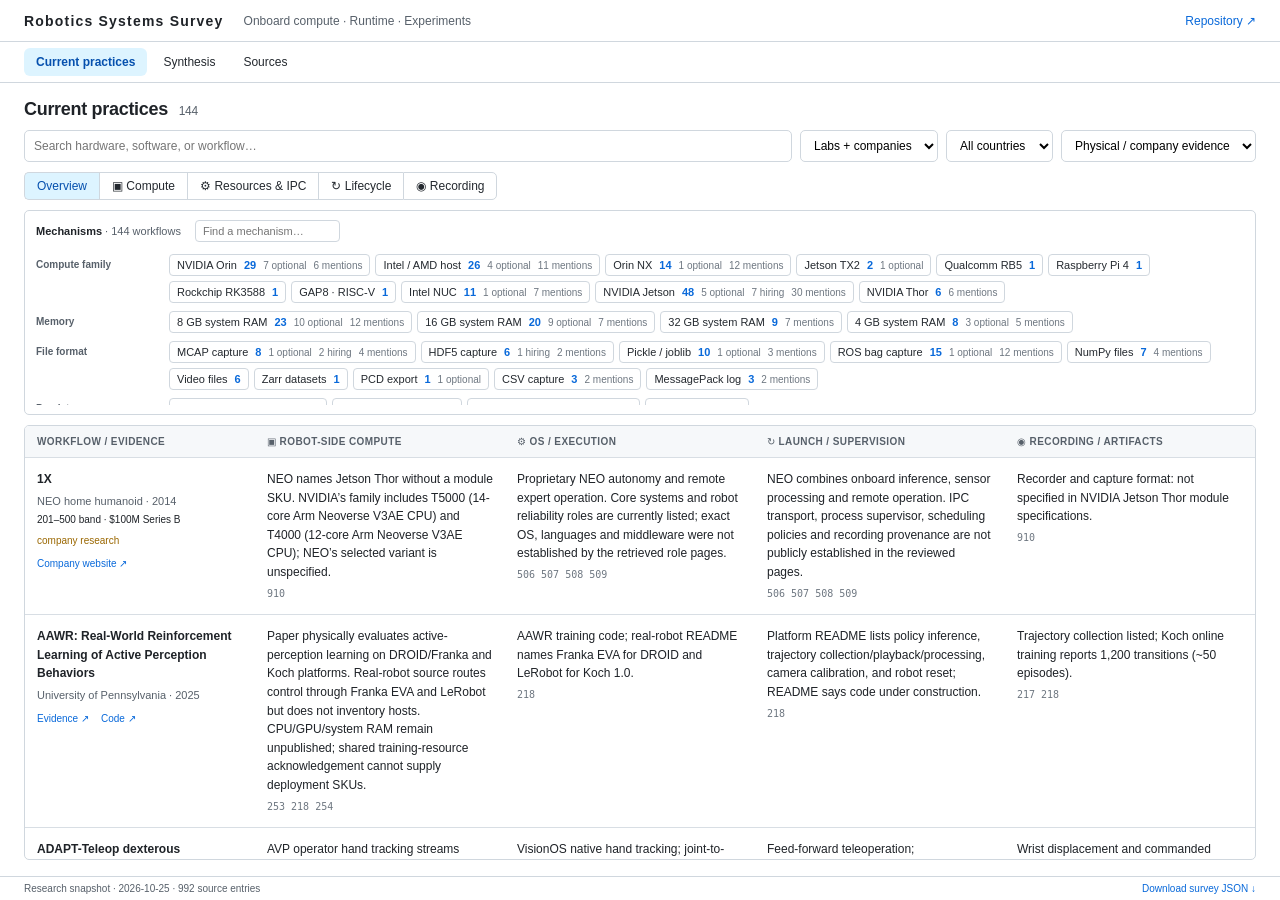
==== labs.html @ 38c775ce "Float mobile mechanisms in a full-height collapsible panel" ====
<!doctype html>
<html lang="en"><head><meta charset="utf-8"><meta name="viewport" content="width=device-width,initial-scale=1"><meta name="description" content="A source-linked survey of onboard compute, resource management, process lifecycles, and recording practices in robotics and autonomous systems."><title>Robotics Systems Survey</title><link rel="stylesheet" href="./labs.css?v=d6419ea4566e"><script defer src="./labs.js?v=ee2ca8ce3130"></script></head>
<body><header><a class="brand" href="./">Robotics Systems Survey</a><span class="desk">Onboard compute · Runtime · Experiments</span><a href="https://github.com/Cutuy/robotics-systems-survey">Repository ↗</a></header><nav id="nav" aria-label="Research views"></nav><main id="main" aria-live="polite"><p>Loading research…</p></main><footer><span id="status">Research evidence and systems practices</span><a href="./lab-research.json" download>Download survey JSON ↓</a></footer></body></html>
---- labs.css ----
:root{font-family:Inter,-apple-system,BlinkMacSystemFont,"Segoe UI",sans-serif;color:#1f2328;background:#fff;font-synthesis:none;font-size:14px}*{box-sizing:border-box}body{margin:0;height:100dvh;display:flex;flex-direction:column}a{color:#0969da;text-decoration:none}a:hover{text-decoration:underline}button,input{font:inherit}button{cursor:pointer}header{height:51px;flex-shrink:0;display:flex;align-items:center;gap:26px;padding:0 32px;border-bottom:1px solid #d0d7de}header>a:last-child{margin-left:auto;font-size:12px}.brand{font-weight:800;color:#1f2328;letter-spacing:1.2px}.brand span{color:#0969da;margin:0 7px}.desk,.eyebrow,.stamp,.label{font-size:10px;letter-spacing:1.4px;font-weight:700;color:#57606a}.mast{padding:23px 32px 20px;display:flex;align-items:center;justify-content:space-between;gap:20px}.eyebrow{color:#0969da;margin:0 0 7px}h1{font-size:33px;letter-spacing:-1.2px;margin:0 0 6px;font-weight:650}.intro{margin:0;color:#57606a}.stamp{display:grid;gap:6px;text-align:right}.stamp strong{font-size:14px;color:#1f2328;letter-spacing:.5px}.stamp span{font-size:11px;letter-spacing:0;font-weight:400}nav{padding:0 32px 12px;display:flex;gap:7px;border-bottom:1px solid #d0d7de}nav a,.button{display:inline-block;padding:7px 13px;border:1px solid #d0d7de;border-radius:6px;background:#f6f8fa;color:#24292f;font-size:12px;font-weight:600}nav a.active{background:#0969da;border-color:#0969da;color:white}nav a:hover{text-decoration:none;border-color:#0969da}main{flex:1;min-height:0;overflow:auto;padding:22px 32px}footer{padding:9px 32px;border-top:1px solid #d0d7de;display:flex;justify-content:space-between;font-size:11px;color:#57606a;flex-shrink:0}h2{font-size:22px;letter-spacing:-.5px;margin:0 0 10px}h3{font-size:15px;margin:0 0 9px}p{line-height:1.55}.lead{font-size:16px;max-width:1050px;margin:0 0 18px}.grid{display:grid;grid-template-columns:repeat(3,minmax(0,1fr));gap:14px}.card{border:1px solid #d0d7de;border-radius:8px;padding:18px;background:#fff}.card p{font-size:13px;margin:8px 0}.num{font:600 11px ui-monospace,monospace;color:#0969da;display:block;margin-bottom:10px}.label{letter-spacing:.7px;margin:12px 0 4px}.muted{color:#57606a}.small{font-size:12px}table{width:100%;border-collapse:collapse;font-size:12px}th{text-align:left;background:#f6f8fa;font-size:10px;text-transform:uppercase;letter-spacing:.8px;color:#57606a;font-weight:650}td,th{padding:12px 13px;border-bottom:1px solid #d8dee4;vertical-align:top}td p{margin:4px 0 0;font-size:11px;color:#57606a}td strong{font-size:13px}.table-wrap{border:1px solid #d0d7de;border-radius:8px;overflow:hidden}.tag{display:inline-block;padding:3px 7px;border:1px solid #d0d7de;background:#f6f8fa;color:#57606a;border-radius:4px;font-size:10px;margin:2px 3px 2px 0;white-space:nowrap}.green{background:#dafbe1;border-color:#aceebb;color:#116329}.amber{background:#fff8c5;border-color:#eac54f;color:#7d4e00}.blue{background:#ddf4ff;border-color:#b6e3ff;color:#0550ae}.refs{display:inline-flex;gap:4px;margin-left:5px;vertical-align:baseline}.refs a{font:10px ui-monospace,monospace;border:1px solid #d0d7de;border-radius:3px;padding:1px 4px;background:#fff}.section-head{display:flex;justify-content:space-between;align-items:center;margin-bottom:12px;gap:15px}.section-head p{margin:0}.thesis{display:grid;grid-template-columns:1.5fr 1fr;gap:16px;margin-bottom:20px}.thesis .card{background:#f6f8fa}.thesis ul{margin:0;padding-left:17px;font-size:13px;line-height:1.6}.thesis li+li{margin-top:7px}.layout{display:grid;grid-template-columns:190px minmax(0,1fr);gap:24px;align-items:start}.projects{display:grid;gap:6px;position:sticky;top:0}.projects a{display:block;border:1px solid transparent;border-radius:6px;padding:10px;color:#24292f}.projects a.active{border-color:#b6e3ff;background:#ddf4ff}.projects small{display:block;font-size:10px;color:#57606a;margin-top:4px}.project-top{display:flex;justify-content:space-between;gap:20px;align-items:flex-start}.project-top p{margin:3px 0 10px}.project-top h2{font-size:27px;margin:0}.contact{text-align:right;min-width:180px}.contact small{display:block;font-size:10px;color:#57606a;margin:4px 0}.hardware{display:flex;gap:22px;flex-wrap:wrap;padding:13px 0 14px;margin-bottom:10px;border-bottom:1px solid #d0d7de}.hardware strong{display:block;font-size:13px;margin-top:5px}.fact-table td:first-child{width:150px;font-weight:600;color:#57606a}.fact-table td{padding:9px 10px;line-height:1.5}.two{display:grid;grid-template-columns:1fr 1fr;gap:14px;margin-top:16px}.proof{border-left:3px solid #0969da;background:#f6f8fa;padding:12px 15px;margin:16px 0;font-size:13px;line-height:1.6}.proof p{margin:5px 0 0}.line{display:flex;gap:10px;align-items:center;margin:13px 0}.line span{padding:6px 10px;border:1px solid #d0d7de;border-radius:5px;font-size:11px}.line i{color:#8c959f;font-style:normal}.method{font-size:12px;color:#57606a;border-top:1px solid #d0d7de;margin-top:20px;padding-top:14px;display:grid;grid-template-columns:1fr 1fr;gap:15px}.method p{margin:4px 0}.sources{font-size:12px}.sources li{padding:7px 0}.focus{background:#ddf4ff;border-color:#b6e3ff}.empty{padding:30px}.outreach-table td{line-height:1.5}.outreach-table td:nth-child(2){max-width:420px}a:focus-visible,button:focus-visible{outline:3px solid #54aeff;outline-offset:3px}@media(min-width:1500px){main{padding-left:max(32px,calc((100vw - 1500px)/2));padding-right:max(32px,calc((100vw - 1500px)/2))}}@media(max-width:950px){.grid{grid-template-columns:1fr 1fr}.thesis,.two{grid-template-columns:1fr}.layout{grid-template-columns:150px 1fr}.project-top{display:block}.contact{text-align:left}.mast{padding:18px}.stamp{display:none}main{padding:18px}.table-wrap{overflow:auto}header,nav,footer{padding-left:18px;padding-right:18px}.desk{display:none}}@media(max-width:650px){.grid{grid-template-columns:1fr}.layout{display:block}.projects{position:static;grid-template-columns:1fr 1fr;margin-bottom:20px}.method{grid-template-columns:1fr}h1{font-size:27px}.intro{font-size:12px}nav{overflow:auto}nav a{white-space:nowrap}.line{flex-wrap:wrap}footer span{display:none}header{gap:10px}.hardware{gap:12px}.fact-table td:first-child{width:100px}}
.systems-controls{display:flex;gap:16px;justify-content:space-between;align-items:center;margin:15px 0}.dimension-tabs{display:flex;gap:6px;flex-wrap:wrap}.dimension-tabs .selected{background:#ddf4ff;border-color:#54aeff;color:#0550ae}.systems-controls select{padding:7px;border:1px solid #d0d7de;border-radius:5px;background:white;margin-left:6px}.evidence-key{font-size:11px;color:#57606a;display:flex;gap:6px;align-items:center;flex-wrap:wrap;margin:10px 0 15px}.systems-table{overflow:auto}.systems-table table{min-width:1130px;table-layout:fixed}.systems-table th:first-child{width:125px}.systems-table td{line-height:1.6;padding:12px 10px}.systems-table td .tag{margin-bottom:6px}.system-detail{display:grid;grid-template-columns:repeat(3,minmax(0,1fr));gap:14px}.system-detail p.label{margin-top:0}.system-entry{margin-top:0;margin-bottom:17px}nav{flex-shrink:0}nav a{white-space:nowrap}@media(max-width:1100px){nav{overflow-x:auto}.systems-controls{align-items:flex-start;flex-direction:column}.system-detail{grid-template-columns:1fr 1fr}}@media(max-width:650px){.system-detail{grid-template-columns:1fr}}

.synthesis{border:1px solid #d0d7de;border-top:3px solid #0969da;border-radius:6px;background:#fff;padding:15px 18px;margin:0 0 18px}.synthesis h3{font-size:18px;margin:5px 0 13px}.synthesis .eyebrow{margin:0}.synthesis-grid{display:grid;grid-template-columns:1fr 1fr 1fr;gap:22px}.synthesis-grid strong{font-size:12px;color:#0969da}.synthesis-grid p{font-size:12px;line-height:1.55;margin:6px 0}.synthesis-boundary{font-size:11px;color:#57606a;margin:10px 0 0}@media(max-width:800px){.synthesis-grid{grid-template-columns:1fr;gap:9px}}

.census-banner{display:flex;gap:18px;flex-wrap:wrap;align-items:center;border:1px solid #d0d7de;background:#f6f8fa;padding:12px 15px;border-radius:6px;margin-bottom:16px;font-size:12px}.census-banner a{margin-left:auto}.census-filters{display:flex;gap:9px;flex-wrap:wrap;margin:15px 0}.census-filters input,.census-filters select{background:white;border:1px solid #d0d7de;border-radius:5px;padding:9px;font:inherit;font-size:12px}.census-filters input{flex:1;min-width:220px}.census-table{font-size:12px}.census-table td{vertical-align:top}.census-table td:first-child{min-width:180px}.census-table td:last-child{max-width:290px;overflow-wrap:anywhere}.census-pages{display:flex;gap:20px;align-items:center;justify-content:center;margin:18px 0}

.survey-purpose{display:flex;gap:12px;flex-wrap:wrap;padding:12px 0;color:#57606a;font-size:12px}.survey-purpose span{padding:6px 9px;background:#f6f8fa;border:1px solid #d0d7de;border-radius:5px}.survey-table{overflow:auto}.survey-table table{table-layout:fixed;min-width:1050px}.survey-table th:first-child{width:180px}.survey-table td{line-height:1.55}.survey-fact .tag{white-space:normal;margin-bottom:7px}.survey-fact .refs{margin:7px 0 0}.dimension-tabs .selected{background:#ddf4ff;border-color:#54aeff}

.workflow-evidence{display:flex;gap:10px;flex-wrap:wrap;margin-top:9px;font-size:11px}.workflow-boundary{border-top:1px solid #d0d7de;padding:12px 0;margin-top:12px}.workflow-boundary .survey-fact{margin-top:8px}.survey-purpose a{margin-left:auto}.practice-summary{display:flex;gap:12px;align-items:baseline;border-left:3px solid #0969da;padding:10px 14px;margin:12px 0;background:#f6f8fa;font-size:12px}.practice-summary strong{min-width:180px}.practice-summary span{color:#57606a}@media(max-width:700px){.practice-summary{flex-direction:column;gap:6px}.survey-purpose a{margin-left:0}}
/* Compact research workspace: one navigation bar and a table-first survey. */
header{height:42px;padding:0 24px;gap:20px}.desk{font-size:12px;font-weight:400;letter-spacing:0}nav{padding:6px 24px;align-items:center;gap:4px;background:#fff}nav a{border-color:transparent;background:transparent;padding:6px 11px;font-weight:500}nav a.active{background:#ddf4ff;border-color:transparent;color:#0550ae}main{padding:16px 24px}footer{padding:6px 24px;font-size:10px}.survey-heading{display:flex;align-items:center;gap:16px;margin:0 0 10px}.survey-heading h2{font-size:18px;margin:0;letter-spacing:-.3px}.survey-heading h2 span{font-size:12px;font-weight:400;color:#57606a;margin-left:6px}.survey-heading>a{font-size:12px}.census-filters{margin:0 0 10px;gap:8px}.census-filters input,.census-filters select{padding:7px 9px;font-size:12px}.census-filters input{min-width:180px}.dimension-tabs{margin:0 0 10px;gap:0}.dimension-tabs .button{border-radius:0;background:#fff;border-color:#d0d7de;border-right:0;padding:6px 12px;font-weight:500}.dimension-tabs .button:first-child{border-radius:5px 0 0 5px}.dimension-tabs .button:last-child{border-radius:0 5px 5px 0;border-right:1px solid #d0d7de}.dimension-tabs .selected{background:#ddf4ff;color:#0550ae;border-color:#d0d7de}.survey-table{border-radius:5px}.survey-table table{min-width:880px}.survey-table th:first-child{width:230px}.survey-table th{position:sticky;top:0;z-index:1;padding:10px 12px;font-size:10px;letter-spacing:.4px}.survey-table td{padding:12px;line-height:1.55}.survey-table td strong{font-size:12px;font-weight:600}.survey-table td:first-child strong a{color:#1f2328}.survey-table tr:hover td{background:#fafbfc}.survey-table .refs{display:inline-flex;gap:6px;margin:6px 0 0;flex-wrap:wrap}.survey-table .refs a{border:0;padding:0;background:none;font-size:10px;color:#6e7781}.survey-table .refs a:hover{color:#0969da}.workflow-evidence{gap:12px;margin-top:7px;font-size:10px}.workflow-type{display:block;color:#9a6700;margin-top:5px;font-size:10px}.census-pages{margin:10px 0 0;gap:14px;font-size:11px}.census-pages .button{font-size:11px;padding:4px 9px;background:#fff}.practice-fact{font-size:12px}.workflow-boundary{font-size:12px}.workflow-boundary>strong{display:block;margin:8px 0}.workflow-boundary .tag{display:none}body[data-view="practices"] main{display:flex;flex-direction:column;overflow:hidden}body[data-view="practices"] .survey-table{flex:1;min-height:160px}body[data-view="practices"] .census-filters,body[data-view="practices"] .dimension-tabs,body[data-view="practices"] .survey-heading,body[data-view="practices"] .census-pages{flex-shrink:0}body[data-view="practices"] .workflow-boundary{max-height:25vh;overflow:auto;flex-shrink:0}@media(max-width:750px){header,nav,footer{padding-left:12px;padding-right:12px}main{padding:12px}.census-filters input{flex-basis:100%}.census-filters select{max-width:43%}.dimension-tabs{flex-wrap:nowrap;overflow:auto;flex-shrink:0}.dimension-tabs .button{white-space:nowrap;padding:6px 9px}nav a{font-size:11px;padding:6px}.survey-table th:first-child{width:190px}}
.label-summary{border:1px solid #d0d7de;border-radius:5px;padding:9px 11px;margin-bottom:10px;flex-shrink:0;background:#fff}.label-summary-head{display:flex;align-items:center;gap:14px;font-size:11px;flex-wrap:wrap}.label-summary-head strong span{font-weight:400;color:#57606a}.label-summary-head input[type=text],#label-search{font-size:11px;padding:4px 7px;border:1px solid #d0d7de;border-radius:4px;width:145px}.label-summary-head label{margin-left:auto;color:#57606a;display:flex;align-items:center;gap:4px}.label-counts{display:flex;gap:6px;flex-wrap:wrap;margin-top:8px;max-height:110px;overflow:auto}.label-chip{display:inline-flex;align-items:center;gap:7px;border:1px solid #d0d7de;border-radius:4px;padding:4px 7px;color:#24292f;font-size:11px}.label-chip b{color:#0969da}.label-chip small{color:#6e7781;font-size:10px}.label-chip.chosen{background:#ddf4ff;border-color:#54aeff}.label-chip[hidden]{display:none}.label-rule{display:block;font-size:10px;color:#57606a;margin-top:6px}@media(max-width:650px){.label-summary-head label{margin-left:0}.label-counts{max-height:80px}}
.research-metrics{margin:0 0 18px}.research-metrics>p{font-size:11px;color:#57606a;margin:0 0 8px}.research-metrics>div{display:flex;gap:20px;flex-wrap:wrap}.research-metrics a{display:flex;gap:8px;align-items:baseline;color:#24292f;font-size:12px}.research-metrics strong{font-size:20px;color:#0969da}.label-match{display:block;margin-top:7px;font-size:10px;color:#57606a}

#nav{flex-wrap:nowrap;overflow-x:auto;gap:4px}#nav a{flex-shrink:0}#nav a[aria-current="page"]{font-weight:600}

/* Keep mechanism facets grouped and the evidence table in view. */
.label-counts{display:block;max-height:155px}.label-group{display:grid;grid-template-columns:125px minmax(0,1fr);gap:8px;padding:4px 0}.label-group>strong{font-size:10px;color:#57606a;padding-top:5px}.label-group>div{display:flex;flex-wrap:wrap;gap:5px}.label-group[hidden]{display:none}@media(max-width:650px){.label-counts{max-height:115px}.label-group{grid-template-columns:1fr;gap:3px}}

.synthesis-table{overflow:auto}.synthesis-table table{min-width:900px}.synthesis-table th:first-child{width:18%}.synthesis-table th:nth-child(2){width:42%}.synthesis-evidence+.synthesis-evidence{margin-top:12px}.synthesis-evidence p{font-size:12px;color:#24292f}.synthesis-evidence>a{font-weight:600}.synthesis-table td{line-height:1.55}body[data-view=synthesis] ol,body[data-view=synthesis] ul{padding-left:20px;line-height:1.8}

.insight-population{display:flex;gap:5px}.insight-population .selected{background:#ddf4ff;border-color:#54aeff;color:#0550ae}.insight-context{display:flex;gap:22px;align-items:center;color:#57606a;font-size:12px;margin-bottom:18px}.insight-context strong{color:#24292f}.insight-cards{display:grid;grid-template-columns:repeat(3,1fr);gap:14px;margin-bottom:20px}.insight-cards article{padding:16px;border:1px solid #d0d7de;border-radius:8px;border-top:3px solid #0969da}.insight-glyph{float:right;color:#0969da;font-size:23px}.insight-cards h3{font-size:19px;margin:0 0 8px}.insight-cards p{font-size:12px;min-height:38px;margin:0 0 10px}.insight-cards strong{font-size:12px;font-weight:500;color:#0550ae;line-height:1.5}.insight-legend{display:flex;gap:16px;font-size:10px;color:#57606a;flex-wrap:wrap;margin:0 0 10px}.insight-legend span{display:flex;gap:5px;align-items:center}.insight-legend i{width:9px;height:9px;border-radius:2px}.basis-documented{background:#0969da}.basis-mention{background:#b6d8fa}.basis-hiring{background:#8250df}.basis-option{background:#eac54f}.insight-charts{display:grid;grid-template-columns:repeat(3,1fr);gap:14px}.insight-chart{padding:16px;border:1px solid #d0d7de;border-radius:8px}.insight-chart>p{font-size:11px;color:#57606a;margin:0 0 14px}.evidence-bar{display:grid;grid-template-columns:105px 1fr 24px;align-items:center;gap:8px;padding:5px 0;color:#24292f;font-size:11px}.evidence-bar:hover{background:#f6f8fa;text-decoration:none}.bar-track{height:13px;display:flex;background:#f6f8fa;border-radius:2px;overflow:hidden}.bar-track i{height:100%;display:block}.evidence-bar b{text-align:right;font-variant-numeric:tabular-nums}.insight-case-head{margin-top:22px}.insight-case-head h3{margin-bottom:4px}.insight-cases{overflow:auto}.insight-cases table{min-width:850px}.insight-cases td{font-size:12px;line-height:1.5;padding:10px 12px}.insight-cases .refs{display:flex;margin:4px 0 0;gap:3px;flex-wrap:wrap}.insight-cases .refs a{border:0;background:none;font-size:9px;padding:0 2px}.insight-decision{display:flex;align-items:center;gap:15px;margin-top:16px;padding:12px 0;border-top:1px solid #d0d7de;font-size:12px}.insight-decision span{flex:1;color:#57606a}@media(max-width:950px){.insight-charts,.insight-cards{grid-template-columns:1fr}.insight-context,.insight-decision{flex-wrap:wrap}.insight-population{flex-wrap:wrap}.insight-cards p{min-height:0}}

svg.bar-track{width:100%;display:block}rect.basis-documented{fill:#0969da}rect.basis-mention{fill:#b6d8fa}rect.basis-hiring{fill:#8250df}rect.basis-option{fill:#eac54f}

.insight-cases table{min-width:1180px;table-layout:fixed}.insight-cases th:first-child{width:125px}.insight-cases tbody th{background:#fff;text-transform:none;letter-spacing:0;font-size:12px;padding:10px 12px}.insight-cases td{font-size:11px;overflow-wrap:anywhere}.lifecycle-evidence{color:#24292f}.lifecycle-evidence:hover{color:#0969da}.insight-cases th{font-size:9px;letter-spacing:.3px}

/* Compact mobile controls; the table keeps the remaining viewport height. */
#survey-controls{flex-shrink:0;min-height:0}
.mobile-controls-bar{display:none}
@media(max-width:750px){
 body[data-view="practices"] main{padding:8px;overflow:hidden}
 header{height:36px;padding:0 10px;gap:8px}.brand{font-size:12px;letter-spacing:.2px}header>a:last-child{font-size:11px}
 nav{padding:4px 8px}footer{padding:4px 8px}
 .mobile-controls-bar{display:flex;flex-shrink:0;align-items:center;justify-content:space-between;gap:8px;min-height:32px;margin-bottom:5px;font-size:11px;color:#57606a}
 .mobile-controls-bar button{border:1px solid #d0d7de;border-radius:5px;background:#fff;color:#0969da;padding:7px 9px;font-size:11px;min-height:32px}
 #survey-controls{max-height:min(48dvh, calc(100dvh - 250px));overflow:auto;overscroll-behavior:contain}
 .survey-heading{display:none}
 .census-filters{display:flex;flex-wrap:nowrap;gap:4px;width:100%;margin-bottom:8px}
 .census-filters input[name="q"]{flex:1 1 34%;width:34%;min-width:0;font-size:16px;padding:7px 6px}
 .census-filters select{flex:1 1 22%;width:22%;min-width:0;max-width:none;font-size:12px;padding:7px 2px;min-height:36px;text-overflow:ellipsis}
 .dimension-tabs{margin-bottom:8px}.dimension-tabs .button{font-size:11px;padding:7px 8px}
 .label-summary{padding:7px;margin-bottom:8px}.label-summary-head{gap:6px;flex-wrap:nowrap}.label-summary-head strong{white-space:nowrap}.label-summary-head strong span{display:none}
 #label-search{flex:1;min-width:0;width:90px;font-size:16px}.label-summary-head>a{white-space:nowrap;font-size:10px}
 .label-counts{max-height:90px}.label-chip{padding:5px 7px}
 body[data-view="practices"] .survey-table{min-height:0;overscroll-behavior:contain}
 body.controls-folded[data-view="practices"]>header,body.controls-folded[data-view="practices"]>#nav,body.controls-folded #survey-controls{display:none}
 body[data-view="practices"] .workflow-boundary{max-height:18dvh}
}

.mechanisms-close{display:none}
@media(max-width:750px){
 .mobile-controls-bar{gap:5px}.mobile-controls-bar>span{flex:1;min-width:0;font-size:10px}
 .mobile-controls-bar button{padding:7px 6px;white-space:nowrap}
 .mechanisms-toggle[aria-expanded="true"]{background:#ddf4ff;border-color:#54aeff}
 body[data-view="practices"] .label-summary{display:none}
 body[data-view="practices"] .label-summary.mechanisms-open{display:flex;flex-direction:column;position:fixed;z-index:20;top:8px;bottom:8px;right:8px;width:calc(100vw - 48px);height:calc(100dvh - 16px);margin:0;padding:12px;border-radius:12px;box-shadow:0 8px 40px #1f232830;overflow:hidden}
 .mechanisms-open .label-summary-head{display:flex;flex-wrap:wrap;flex-shrink:0;gap:8px;padding-bottom:10px;border-bottom:1px solid #d0d7de}
 .mechanisms-open .label-summary-head>strong{font-size:14px;flex:1;order:0}
 .mechanisms-open .mechanisms-close{display:block;order:1;border:0;background:#f6f8fa;border-radius:6px;font-size:24px;width:36px;height:36px;color:#57606a}
 .mechanisms-open #label-search{order:2;flex:1 0 100%;width:100%;padding:9px;font-size:16px}
 .mechanisms-open .label-summary-head>a{order:3}
 .mechanisms-open .label-counts{flex:1;min-height:0;max-height:none;overflow-y:auto;overscroll-behavior:contain;padding:6px 0}
 .mechanisms-open .label-group{padding:8px 0}.mechanisms-open .label-chip{padding:8px;flex-wrap:wrap}
 .mechanisms-open .label-rule{flex-shrink:0;padding-top:8px}
}
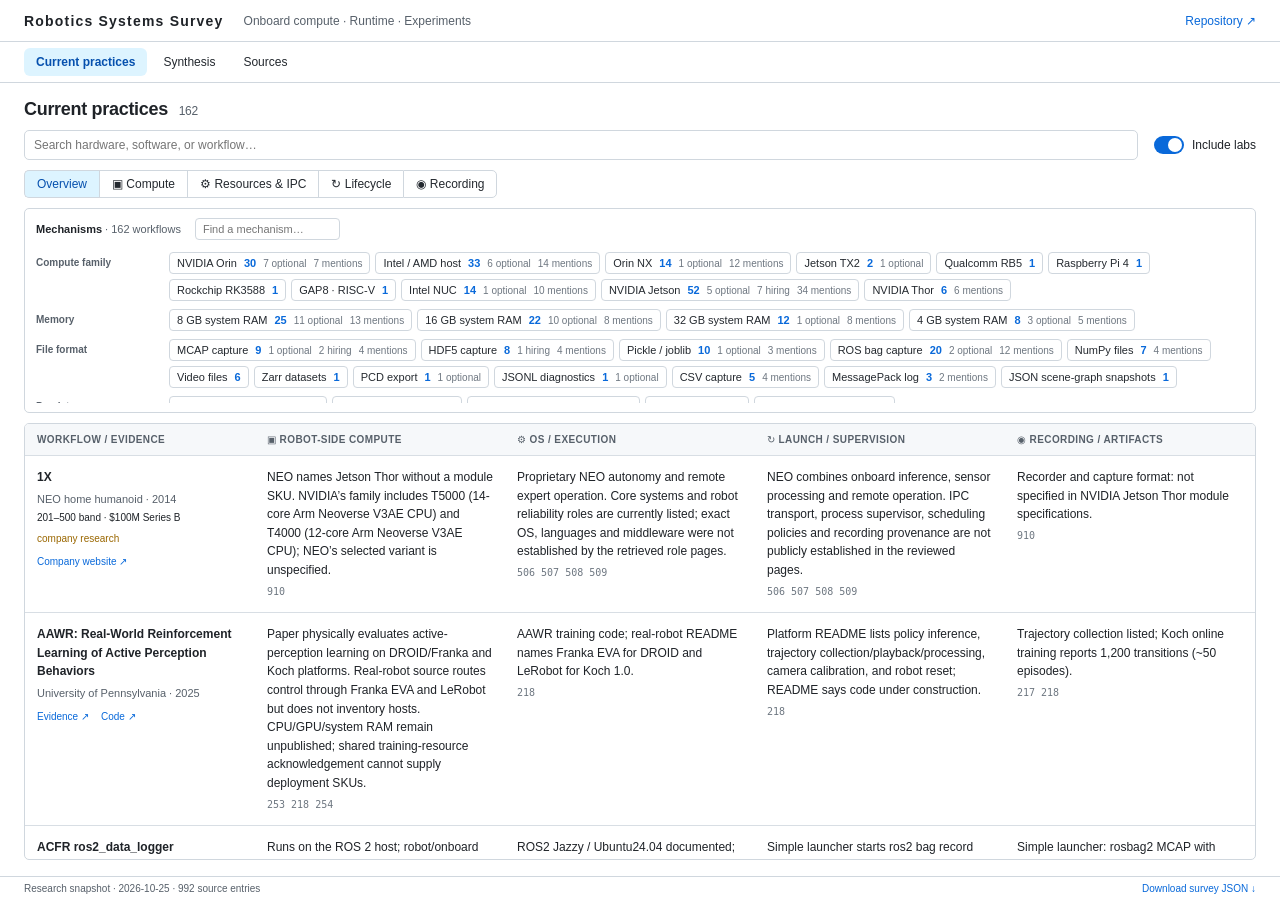
==== commit 405815df: "Simplify survey filters and refine mobile mechanisms control" ====
--- a/labs.html
+++ b/labs.html
@@ -1,3 +1,3 @@
 <!doctype html>
-<html lang="en"><head><meta charset="utf-8"><meta name="viewport" content="width=device-width,initial-scale=1"><meta name="description" content="A source-linked survey of onboard compute, resource management, process lifecycles, and recording practices in robotics and autonomous systems."><title>Robotics Systems Survey</title><link rel="stylesheet" href="./labs.css?v=d6419ea4566e"><script defer src="./labs.js?v=ee2ca8ce3130"></script></head>
+<html lang="en"><head><meta charset="utf-8"><meta name="viewport" content="width=device-width,initial-scale=1"><meta name="description" content="A source-linked survey of onboard compute, resource management, process lifecycles, and recording practices in robotics and autonomous systems."><title>Robotics Systems Survey</title><link rel="stylesheet" href="./labs.css?v=bb6869bacaaf"><script defer src="./labs.js?v=68d869086cdd"></script></head>
 <body><header><a class="brand" href="./">Robotics Systems Survey</a><span class="desk">Onboard compute · Runtime · Experiments</span><a href="https://github.com/Cutuy/robotics-systems-survey">Repository ↗</a></header><nav id="nav" aria-label="Research views"></nav><main id="main" aria-live="polite"><p>Loading research…</p></main><footer><span id="status">Research evidence and systems practices</span><a href="./lab-research.json" download>Download survey JSON ↓</a></footer></body></html>
--- a/labs.css
+++ b/labs.css
@@ -65,3 +65,19 @@
  .mechanisms-open .label-group{padding:8px 0}.mechanisms-open .label-chip{padding:8px;flex-wrap:wrap}
  .mechanisms-open .label-rule{flex-shrink:0;padding-top:8px}
 }
+
+/* One population switch and a quiet, icon-led mechanisms control. */
+.census-filters .labs-toggle{display:inline-flex;align-items:center;gap:8px;white-space:nowrap;position:relative;font-size:12px;cursor:pointer;padding:6px 0 6px 8px}
+.census-filters .labs-toggle input{position:absolute;inset:0;width:100%;height:100%;min-width:0;margin:0;padding:0;opacity:0;flex:none;cursor:pointer;z-index:1}
+.toggle-track{width:30px;height:18px;border-radius:12px;background:#8c959f;position:relative;flex-shrink:0}
+.toggle-track:after{content:'';position:absolute;width:14px;height:14px;top:2px;left:2px;border-radius:50%;background:white;transition:transform .15s}
+.labs-toggle input:checked+.toggle-track{background:#0969da}.labs-toggle input:checked+.toggle-track:after{transform:translateX(12px)}
+.labs-toggle input:focus-visible+.toggle-track{outline:2px solid #0969da;outline-offset:3px}
+@media(max-width:750px){
+ .census-filters input[name="q"]{width:auto;flex:1;min-width:0}.census-filters .labs-toggle{font-size:11px;gap:6px;padding-left:4px}
+ .mobile-controls-bar button.mechanisms-toggle{display:inline-flex;align-items:center;gap:7px;border:0;border-radius:20px;padding:8px 12px;background:#f0f6fc;color:#0550ae;font-weight:600;font-size:11px;box-shadow:inset 0 0 0 1px #0969da18}
+ .mechanisms-toggle svg{width:16px;height:16px;fill:none;stroke:currentColor;stroke-width:1.5}.mechanisms-toggle svg circle{fill:#f0f6fc}
+ .mechanisms-chevron{display:inline-block;transform:rotate(180deg);font-size:14px;line-height:12px}.mechanisms-toggle[aria-expanded="true"] .mechanisms-chevron{transform:none}
+ .mobile-controls-bar button.mechanisms-toggle:hover{background:#ddf4ff}
+}
+@media(prefers-reduced-motion:reduce){.toggle-track:after{transition:none}}
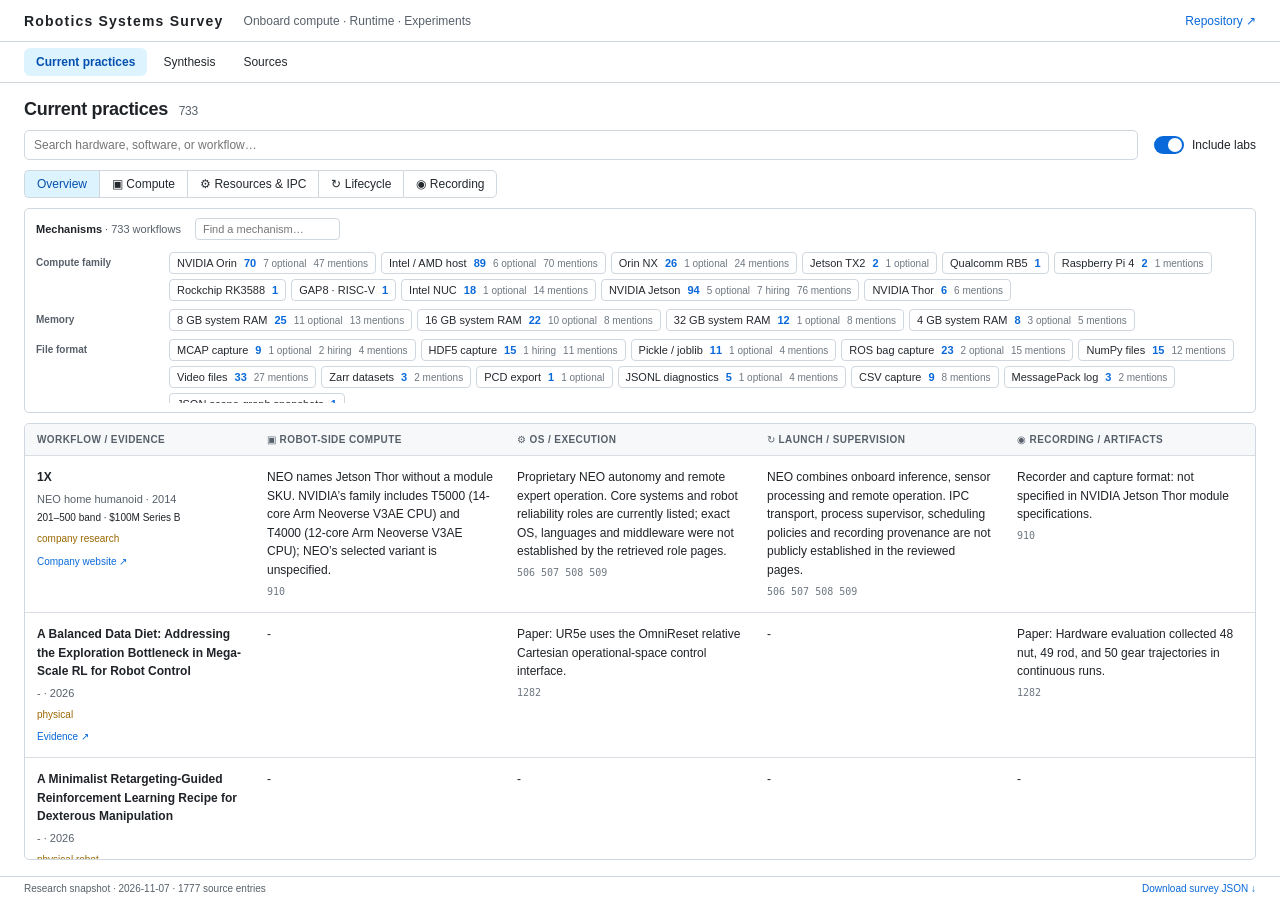
==== commit 060faf7a: "Add CoRL 2026 robot runtime and recording evidence" ====
--- a/labs.html
+++ b/labs.html
@@ -1,3 +1,3 @@
 <!doctype html>
-<html lang="en"><head><meta charset="utf-8"><meta name="viewport" content="width=device-width,initial-scale=1"><meta name="description" content="A source-linked survey of onboard compute, resource management, process lifecycles, and recording practices in robotics and autonomous systems."><title>Robotics Systems Survey</title><link rel="stylesheet" href="./labs.css?v=bb6869bacaaf"><script defer src="./labs.js?v=68d869086cdd"></script></head>
+<html lang="en"><head><meta charset="utf-8"><meta name="viewport" content="width=device-width,initial-scale=1"><meta name="description" content="A source-linked survey of onboard compute, resource management, process lifecycles, and recording practices in robotics and autonomous systems."><title>Robotics Systems Survey</title><link rel="stylesheet" href="./labs.css?v=bb6869bacaaf"><script defer src="./labs.js?v=5953f39d9d65"></script></head>
 <body><header><a class="brand" href="./">Robotics Systems Survey</a><span class="desk">Onboard compute · Runtime · Experiments</span><a href="https://github.com/Cutuy/robotics-systems-survey">Repository ↗</a></header><nav id="nav" aria-label="Research views"></nav><main id="main" aria-live="polite"><p>Loading research…</p></main><footer><span id="status">Research evidence and systems practices</span><a href="./lab-research.json" download>Download survey JSON ↓</a></footer></body></html>
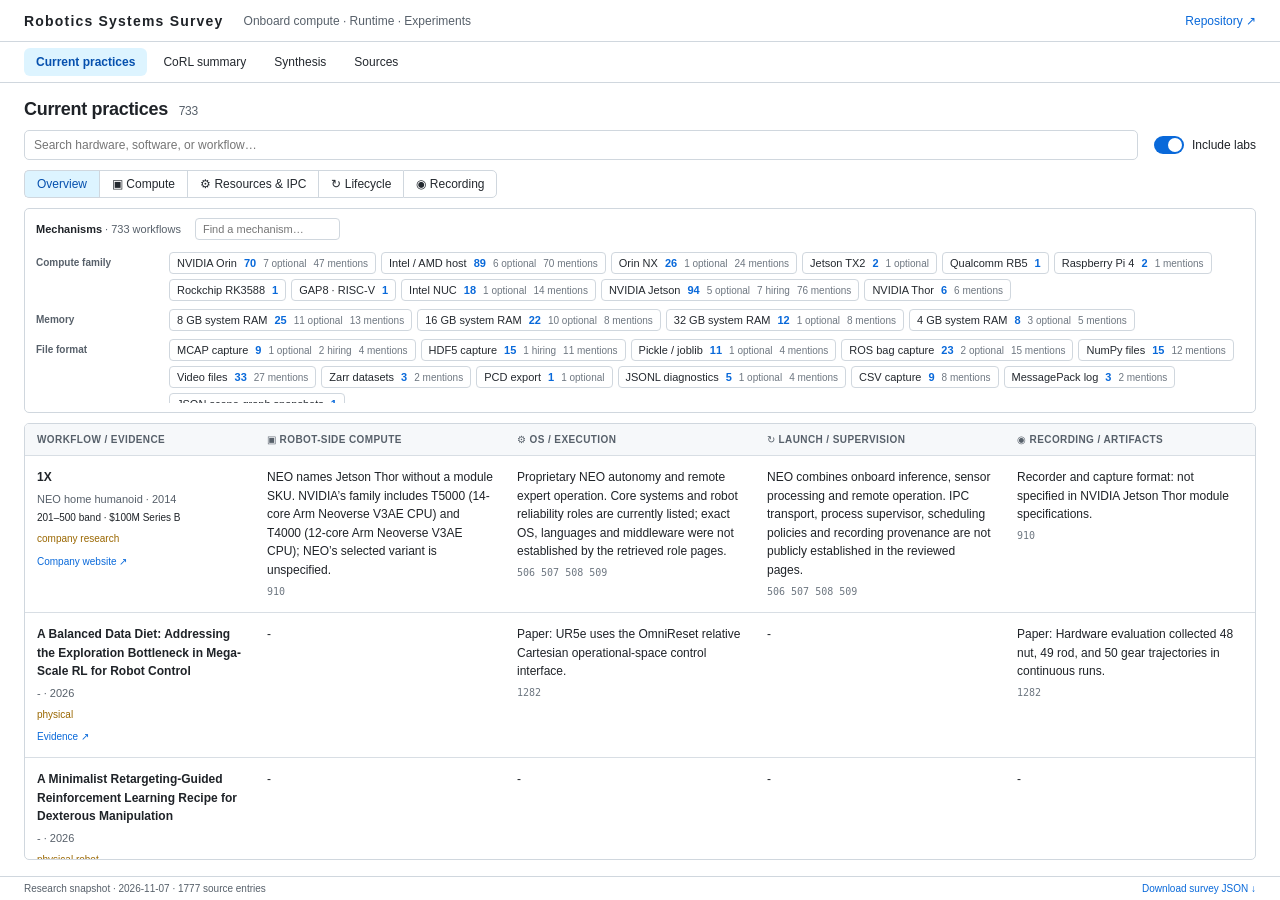
==== commit 4aa5544d: "Add visual CoRL systems summary with linked evidence" ====
--- a/labs.html
+++ b/labs.html
@@ -1,3 +1,3 @@
 <!doctype html>
-<html lang="en"><head><meta charset="utf-8"><meta name="viewport" content="width=device-width,initial-scale=1"><meta name="description" content="A source-linked survey of onboard compute, resource management, process lifecycles, and recording practices in robotics and autonomous systems."><title>Robotics Systems Survey</title><link rel="stylesheet" href="./labs.css?v=bb6869bacaaf"><script defer src="./labs.js?v=5953f39d9d65"></script></head>
+<html lang="en"><head><meta charset="utf-8"><meta name="viewport" content="width=device-width,initial-scale=1"><meta name="description" content="A source-linked survey of onboard compute, resource management, process lifecycles, and recording practices in robotics and autonomous systems."><title>Robotics Systems Survey</title><link rel="stylesheet" href="./labs.css?v=bb6869bacaaf"><link rel="stylesheet" href="./corl-summary.css?v=c35aa6a1bb0c"><script defer src="./corl-summary.js?v=b179a9d67e7a"></script><script defer src="./labs.js?v=9e7373db47e5"></script></head>
 <body><header><a class="brand" href="./">Robotics Systems Survey</a><span class="desk">Onboard compute · Runtime · Experiments</span><a href="https://github.com/Cutuy/robotics-systems-survey">Repository ↗</a></header><nav id="nav" aria-label="Research views"></nav><main id="main" aria-live="polite"><p>Loading research…</p></main><footer><span id="status">Research evidence and systems practices</span><a href="./lab-research.json" download>Download survey JSON ↓</a></footer></body></html>
--- a/corl-summary.css
+++ b/corl-summary.css
@@ -0,0 +1,20 @@
+/* Editorial field guide: native diagrams, compact specifications and evidence links. */
+.corl-summary{--cs-ink:#172d39;--cs-muted:#536772;--cs-accent:#186c73;--cs-line:#dbe5e8;--cs-wash:#f2f7f7;max-width:1260px;margin:0 auto;color:var(--cs-ink);padding:12px 0 32px}
+.cs-hero{display:flex;align-items:end;justify-content:space-between;gap:28px;padding:14px 0 28px}.cs-kicker{font-size:10px;letter-spacing:1.7px;text-transform:uppercase;color:var(--cs-accent);font-weight:650;margin:0 0 13px}.cs-hero h1{font-size:clamp(34px,4vw,52px);font-weight:550;letter-spacing:-1.8px;margin:0}.cs-deck{color:var(--cs-muted);font-size:15px;margin:12px 0 0;max-width:480px}.cs-open-table{font-size:12px;color:var(--cs-accent);white-space:nowrap;padding:10px 0}
+.cs-chapter-nav{display:flex;flex-wrap:wrap;gap:10px 28px;padding:18px 0;border-top:1px solid var(--cs-line);border-bottom:1px solid var(--cs-line)}.cs-chapter-nav a{font-size:12px;color:var(--cs-ink);display:flex;align-items:center;gap:9px;padding:4px 0}.cs-chapter-nav a span,.cs-index{font:11px ui-monospace,monospace;color:var(--cs-accent)}
+.cs-chapter{display:grid;grid-template-columns:190px minmax(0,1fr);gap:42px;padding:38px 0;border-bottom:1px solid var(--cs-line);scroll-margin-top:16px}.cs-chapter-head{position:relative;padding-top:4px}.cs-index{display:block;margin-bottom:18px}.cs-glyph{display:block;width:32px;height:32px;fill:none;stroke:var(--cs-accent);stroke-width:1.4;stroke-linecap:round;stroke-linejoin:round;margin-bottom:16px}.cs-chapter h2{font-size:23px;line-height:1.15;font-weight:550;letter-spacing:-.6px;margin:0 0 12px}.cs-chapter-head p{font-size:12px;color:var(--cs-muted);line-height:1.6;margin:0;max-width:185px}
+.cs-topic-grid{display:grid;grid-template-columns:repeat(2,minmax(0,1fr));column-gap:36px;row-gap:28px}.cs-topic{min-width:0}.cs-topic h3{font-size:13px;font-weight:650;letter-spacing:0;margin:0 0 11px}.cs-topic p{font-size:12px;color:var(--cs-muted);line-height:1.65;margin:0 0 8px;max-width:42em}.cs-specs{margin:0}.cs-specs>div{margin:0 0 9px}.cs-specs dt{font-size:10px;color:var(--cs-muted);margin-bottom:3px}.cs-specs dd{font-size:12px;line-height:1.5;margin:0}.cs-evidence{display:flex;flex-wrap:wrap;gap:5px 13px;margin-top:12px}.cs-evidence a{font-size:10px;color:var(--cs-accent);line-height:1.6}.cs-terms{display:flex;flex-wrap:wrap;gap:6px 14px;font-size:12px;line-height:1.7;margin-bottom:9px}.cs-terms span{border-bottom:1px dotted #a9bfc2;padding-bottom:2px}
+.cs-topologies{display:grid;grid-template-columns:repeat(3,minmax(0,1fr));gap:18px}.cs-topology{margin:0;min-width:0}.cs-topology svg{display:block;width:100%;height:auto;fill:none;stroke:var(--cs-accent);stroke-width:1.3;stroke-linecap:round;stroke-linejoin:round}.cs-topology svg .cs-machine{fill:var(--cs-wash);stroke:var(--cs-line)}.cs-topology svg text{fill:var(--cs-ink);stroke:none;font:11px system-ui,sans-serif}.cs-topology figcaption{display:grid;gap:4px;padding:4px 5px}.cs-topology figcaption strong{font-size:12px;font-weight:600}.cs-topology figcaption span{font-size:10px;color:var(--cs-muted);line-height:1.5}.cs-topology-evidence{margin:15px 0 28px;padding-bottom:20px;border-bottom:1px solid var(--cs-line)}
+.cs-route{display:grid;grid-template-columns:minmax(0,1fr) 20px minmax(0,1fr) 20px minmax(0,1fr);gap:10px;align-items:center;margin:0 0 30px;background:var(--cs-wash);padding:22px;border-radius:8px}.cs-route>div{display:grid;gap:7px}.cs-route span:not(.cs-arrow){font-size:10px;color:var(--cs-muted)}.cs-route strong{font-size:12px;font-weight:600}.cs-route small{font-size:10px;line-height:1.5;color:var(--cs-muted)}.cs-arrow{color:var(--cs-accent);font-size:18px;text-align:center}
+.cs-cadences{display:grid;grid-template-columns:repeat(3,minmax(0,1fr));gap:20px;margin-bottom:30px;padding:0 0 25px;border-bottom:1px solid var(--cs-line)}.cs-cadence-title{font-size:12px;font-weight:600;display:flex;flex-wrap:wrap;gap:8px;align-items:baseline;margin-bottom:16px}.cs-cadence-title a{font-size:10px;font-weight:400;color:var(--cs-accent)}.cs-rate-pair{display:grid;grid-template-columns:1fr 16px 1fr;gap:5px;align-items:center}.cs-rate-pair>div{display:grid;gap:7px}.cs-rate-pair strong{font-size:25px;font-weight:500;font-variant-numeric:tabular-nums;letter-spacing:-1px;white-space:nowrap}.cs-rate-pair strong small{font-size:11px;letter-spacing:0;color:var(--cs-muted)}.cs-rate-pair span{font-size:10px;line-height:1.4;color:var(--cs-muted)}.cs-rate-pair>span{text-align:center;font-size:16px;color:var(--cs-accent)}
+.cs-lifecycle{display:grid;grid-template-columns:repeat(4,minmax(0,1fr));gap:16px;list-style:none;padding:0;margin:0 0 30px}.cs-lifecycle li{position:relative;display:grid;gap:8px;align-content:start}.cs-lifecycle li>span{width:28px;height:28px;border:1px solid #aac6c8;border-radius:50%;display:grid;place-items:center;font:10px ui-monospace,monospace;color:var(--cs-accent);background:var(--cs-wash)}.cs-lifecycle li:not(:last-child):after{content:'→';position:absolute;top:5px;right:0;color:#789a9e;font-size:14px}.cs-lifecycle strong{font-size:12px;font-weight:600}.cs-lifecycle small{font-size:10px;line-height:1.6;color:var(--cs-muted);padding-right:12px}
+.cs-artifact-map{display:grid;grid-template-columns:1fr 1.6fr;gap:28px;background:var(--cs-wash);padding:24px;border-radius:8px;margin-bottom:30px}.cs-run{display:flex;flex-direction:column;justify-content:center;gap:8px}.cs-run>span{font-size:10px;color:var(--cs-muted)}.cs-run>strong{font-size:25px;font-weight:500;letter-spacing:-.5px}.cs-run>small{font-size:10px;line-height:1.6;color:var(--cs-muted)}.cs-artifacts{display:grid;gap:14px;border-left:1px solid #aec8cb;padding-left:22px}.cs-artifacts>div{position:relative;display:grid;gap:4px}.cs-artifacts>div:before{content:'';position:absolute;left:-22px;top:7px;width:13px;border-top:1px solid #aec8cb}.cs-artifacts strong{font-size:11px;font-weight:600}.cs-artifacts span{font-size:11px;color:var(--cs-muted)}
+.cs-scope{margin-top:24px;font-size:12px;color:var(--cs-muted)}.cs-scope summary{cursor:pointer;color:var(--cs-ink);padding:8px 0}.cs-scope>div{max-width:760px;padding:8px 0}.cs-scope p{font-size:12px;line-height:1.7}.cs-scope a{color:var(--cs-accent)}.corl-summary a:focus-visible,.cs-scope summary:focus-visible{outline:2px solid var(--cs-accent);outline-offset:4px}
+@media(max-width:1100px){.cs-chapter{grid-template-columns:150px minmax(0,1fr);gap:26px}.cs-cadences{grid-template-columns:1fr;gap:22px}.cs-cadences>div{display:grid;grid-template-columns:110px 1fr;gap:14px;align-items:center}.cs-cadence-title{margin:0}.cs-topic-grid{column-gap:24px}.cs-topologies{gap:8px}}
+@media(max-width:750px){.corl-summary{padding-top:4px}.cs-hero{display:block;padding-bottom:20px}.cs-open-table{display:inline-block;margin-top:12px}.cs-chapter-nav{gap:8px 20px}.cs-chapter-nav a{font-size:11px;min-height:30px}.cs-chapter{display:block;padding:28px 0}.cs-chapter-head{display:grid;grid-template-columns:28px 1fr;gap:6px 12px;margin-bottom:24px}.cs-chapter-head .cs-index{grid-column:1;grid-row:1;margin:0;align-self:center}.cs-chapter-head .cs-glyph{grid-column:1;grid-row:2;width:25px;height:25px;margin:0}.cs-chapter-head h2{grid-column:2;grid-row:1;font-size:23px;margin:0}.cs-chapter-head p{grid-column:2;grid-row:2;max-width:none}.cs-topic-grid{row-gap:25px}.cs-route{padding:16px;gap:6px}.cs-lifecycle{gap:12px}.cs-lifecycle small{padding-right:0}.cs-artifact-map{padding:18px;gap:18px}}
+@media(max-width:520px){.cs-topic-grid{grid-template-columns:1fr}.cs-topologies{grid-template-columns:1fr;gap:16px}.cs-topology{display:grid;grid-template-columns:minmax(0,1.3fr) minmax(0,1fr);gap:10px;align-items:center}.cs-topology figcaption{padding:0}.cs-topology svg{min-width:0}.cs-topology-evidence{margin-top:18px}.cs-route{grid-template-columns:1fr;gap:12px}.cs-route>div{grid-template-columns:90px 1fr;align-items:baseline}.cs-route>div small{grid-column:2}.cs-route .cs-arrow{transform:rotate(90deg);justify-self:center}.cs-route>div span{grid-row:1 / span 2}.cs-lifecycle{grid-template-columns:repeat(2,minmax(0,1fr));row-gap:22px}.cs-lifecycle li:nth-child(2):after{content:none}.cs-artifact-map{grid-template-columns:1fr}.cs-cadences>div{grid-template-columns:90px 1fr;gap:10px}.cs-rate-pair strong{font-size:25px}.cs-topic h3{font-size:14px}}
+
+.cs-link-arrow{display:inline-block;width:11px;height:11px;margin-left:3px;vertical-align:-1px;fill:none;stroke:currentColor;stroke-width:1.2;stroke-linecap:round;stroke-linejoin:round}
+
+@media(max-width:900px){.cs-topologies{grid-template-columns:1fr;gap:16px}.cs-topology{display:grid;grid-template-columns:minmax(0,280px) minmax(0,1fr);align-items:center;gap:16px}}
+@media(max-width:520px){.cs-topology{grid-template-columns:1fr;gap:3px}.cs-topology svg{max-width:320px;margin:auto}.cs-topology figcaption{text-align:center}}
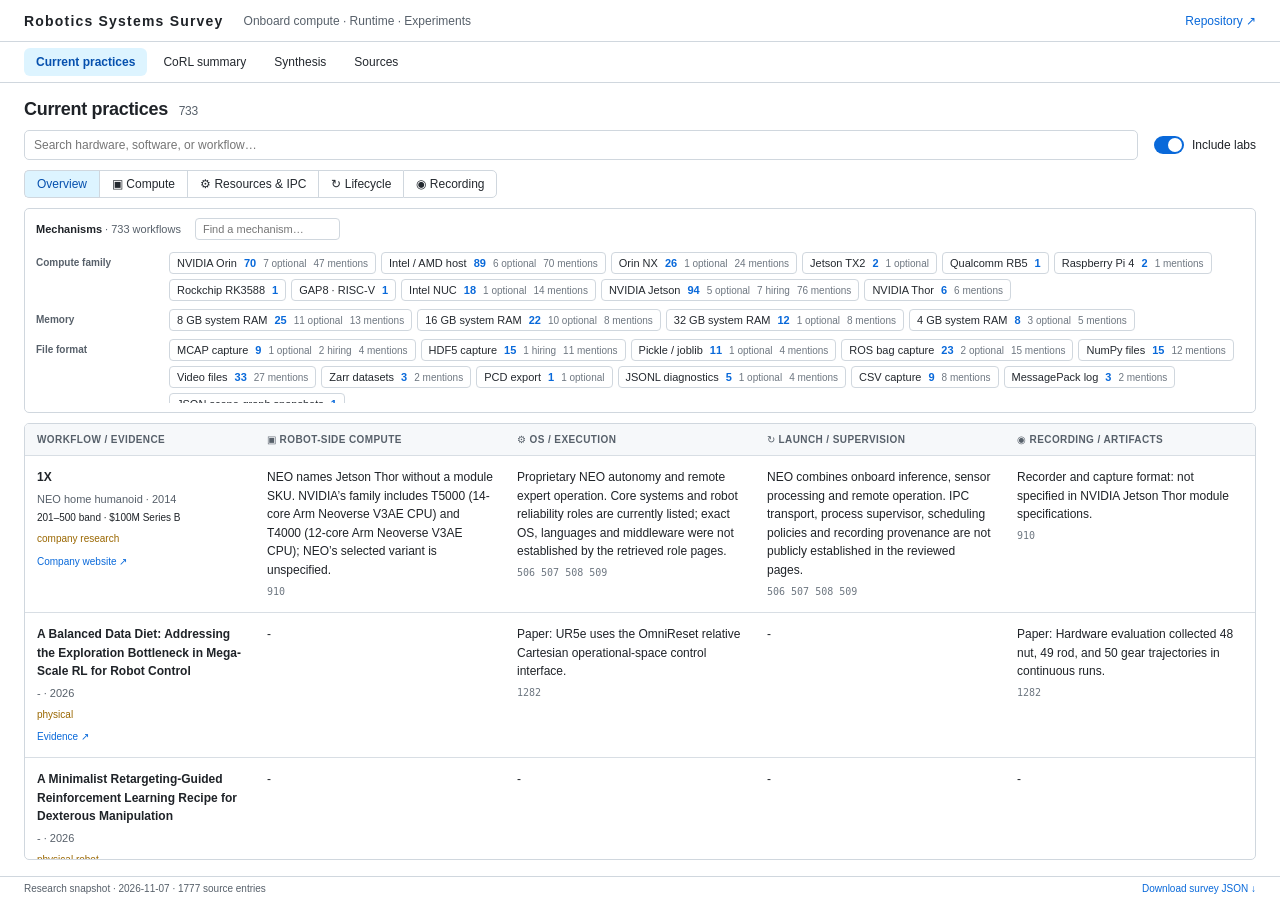
==== commit ffcc3af5: "Publish crawlable survey pages with SEO metadata and sitemap" ====
--- a/labs.html
+++ b/labs.html
@@ -1,3 +1,32 @@
 <!doctype html>
-<html lang="en"><head><meta charset="utf-8"><meta name="viewport" content="width=device-width,initial-scale=1"><meta name="description" content="A source-linked survey of onboard compute, resource management, process lifecycles, and recording practices in robotics and autonomous systems."><title>Robotics Systems Survey</title><link rel="stylesheet" href="./labs.css?v=bb6869bacaaf"><link rel="stylesheet" href="./corl-summary.css?v=c35aa6a1bb0c"><script defer src="./corl-summary.js?v=b179a9d67e7a"></script><script defer src="./labs.js?v=9e7373db47e5"></script></head>
-<body><header><a class="brand" href="./">Robotics Systems Survey</a><span class="desk">Onboard compute · Runtime · Experiments</span><a href="https://github.com/Cutuy/robotics-systems-survey">Repository ↗</a></header><nav id="nav" aria-label="Research views"></nav><main id="main" aria-live="polite"><p>Loading research…</p></main><footer><span id="status">Research evidence and systems practices</span><a href="./lab-research.json" download>Download survey JSON ↓</a></footer></body></html>
+<html lang="en">
+<head>
+<meta charset="utf-8">
+<meta name="viewport" content="width=device-width,initial-scale=1">
+<title>Robotics Systems Survey: Onboard Compute, Runtime &amp; Recording</title>
+<meta name="description" content="Compare source-linked robotics workflows: onboard CPUs and GPUs, operating systems, IPC, process lifecycle, data recording and experiment provenance.">
+<link rel="canonical" href="https://cutuy.github.io/robotics-systems-survey/">
+<meta property="og:type" content="website">
+<meta property="og:site_name" content="Robotics Systems Survey">
+<meta property="og:title" content="Robotics Systems Survey: Onboard Compute, Runtime &amp; Recording">
+<meta property="og:description" content="Compare source-linked robotics workflows: onboard CPUs and GPUs, operating systems, IPC, process lifecycle, data recording and experiment provenance.">
+<meta property="og:url" content="https://cutuy.github.io/robotics-systems-survey/">
+<meta name="twitter:card" content="summary">
+<meta name="twitter:title" content="Robotics Systems Survey: Onboard Compute, Runtime &amp; Recording">
+<meta name="twitter:description" content="Compare source-linked robotics workflows: onboard CPUs and GPUs, operating systems, IPC, process lifecycle, data recording and experiment provenance.">
+<link rel="sitemap" type="application/xml" href="./sitemap.xml">
+<script id="page-schema" type="application/ld+json">{"@context":"https://schema.org","@type":"CollectionPage","name":"Robotics Systems Survey: Onboard Compute, Runtime & Recording","description":"Compare source-linked robotics workflows: onboard CPUs and GPUs, operating systems, IPC, process lifecycle, data recording and experiment provenance.","url":"https://cutuy.github.io/robotics-systems-survey/","isPartOf":{"@type":"WebSite","name":"Robotics Systems Survey","url":"https://cutuy.github.io/robotics-systems-survey/"}}</script>
+<script src="./site.js?v=131098ede53a"></script>
+<link rel="stylesheet" href="./labs.css?v=92d8080adaef">
+<link rel="stylesheet" href="./corl-summary.css?v=bb0ccf4a63ba">
+<script defer src="./corl-summary.js?v=4e3b995edb78"></script>
+<script defer src="./synthesis.js?v=bf33d73670c7"></script>
+<script defer src="./labs.js?v=8a7bc7dcbda6"></script>
+</head>
+<body data-view="practices" data-prerendered="true"><header><a class="brand" href="./">Robotics Systems Survey</a><span class="desk">Onboard compute · Runtime · Experiments</span><a href="https://github.com/Cutuy/robotics-systems-survey">Repository ↗</a></header><nav id="nav" aria-label="Research views"><a class="active" aria-current="page" href="./">Current practices</a><a class=""  href="./corl-summary.html">CoRL summary</a><a class=""  href="./synthesis.html">Synthesis</a><a class=""  href="./sources.html">Sources</a></nav><main id="main" aria-live="polite"><div class="mobile-controls-bar"><span>733 workflows · Overview</span></div><div id="survey-controls"><div class="survey-heading"><h1>Current practices <span>733</span></h1></div>
+ <form id="census-filter" class="census-filters"><input name="q" aria-label="Search current practices" placeholder="Search hardware, software, or workflow…" value=""><input type="hidden" name="dimension" value="overview"><input type="hidden" name="labels" value=""><label class="labs-toggle"><input type="checkbox" name="include_labs" role="switch" checked><span class="toggle-track" aria-hidden="true"></span><span>Include labs</span></label></form>
+ <div class="dimension-tabs"><a class="button selected" href="./?dimension=overview">Overview</a><a class="button " href="./?dimension=hardware">▣ Compute</a><a class="button " href="./?dimension=runtime">⚙ Resources & IPC</a><a class="button " href="./?dimension=lifecycle">↻ Lifecycle</a><a class="button " href="./?dimension=recording">◉ Recording</a></div>
+ </div><section class="label-summary" aria-label="Practice label counts"><div class="label-summary-head"><strong>Mechanisms <span>· 733 workflows</span></strong><input id="label-search" aria-label="Find a label" placeholder="Find a mechanism…"></div><div class="label-counts"><div class="label-group"><strong>Compute family</strong><div><a class="label-chip " data-label="nvidia orin compute family" href="./?labels=orin" title="70 of 733 workflows; reviewed evidence, options, hiring and automatic mentions · 7 with platform options / available support">NVIDIA Orin <b>70</b><small>7 optional</small><small>47 mentions</small></a><a class="label-chip " data-label="intel / amd host compute family" href="./?labels=x86" title="89 of 733 workflows; reviewed evidence, options, hiring and automatic mentions · 6 with platform options / available support">Intel / AMD host <b>89</b><small>6 optional</small><small>70 mentions</small></a><a class="label-chip " data-label="orin nx compute family" href="./?labels=orin-nx" title="26 of 733 workflows; reviewed evidence, options, hiring and automatic mentions · 1 with platform options / available support">Orin NX <b>26</b><small>1 optional</small><small>24 mentions</small></a><a class="label-chip " data-label="jetson tx2 compute family" href="./?labels=tx2" title="2 of 733 workflows; reviewed evidence, options, hiring and automatic mentions · 1 with platform options / available support">Jetson TX2 <b>2</b><small>1 optional</small></a><a class="label-chip " data-label="qualcomm rb5 compute family" href="./?labels=rb5" title="1 of 733 workflows; reviewed evidence, options, hiring and automatic mentions">Qualcomm RB5 <b>1</b></a><a class="label-chip " data-label="raspberry pi 4 compute family" href="./?labels=rpi4" title="2 of 733 workflows; reviewed evidence, options, hiring and automatic mentions">Raspberry Pi 4 <b>2</b><small>1 mentions</small></a><a class="label-chip " data-label="rockchip rk3588 compute family" href="./?labels=rk3588" title="1 of 733 workflows; reviewed evidence, options, hiring and automatic mentions">Rockchip RK3588 <b>1</b></a><a class="label-chip " data-label="gap8 · risc-v compute family" href="./?labels=gap8" title="1 of 733 workflows; reviewed evidence, options, hiring and automatic mentions">GAP8 · RISC-V <b>1</b></a><a class="label-chip " data-label="intel nuc compute family" href="./?labels=intel-nuc" title="18 of 733 workflows; reviewed evidence, options, hiring and automatic mentions · 1 with platform options / available support">Intel NUC <b>18</b><small>1 optional</small><small>14 mentions</small></a><a class="label-chip " data-label="nvidia jetson compute family" href="./?labels=jetson" title="94 of 733 workflows; reviewed evidence, options, hiring and automatic mentions · 5 with platform options / available support">NVIDIA Jetson <b>94</b><small>5 optional</small><small>7 hiring</small><small>76 mentions</small></a><a class="label-chip " data-label="nvidia thor compute family" href="./?labels=thor" title="6 of 733 workflows; reviewed evidence, options, hiring and automatic mentions">NVIDIA Thor <b>6</b><small>6 mentions</small></a></div></div><div class="label-group"><strong>Memory</strong><div><a class="label-chip " data-label="8 gb system ram memory" href="./?labels=ram8" title="25 of 733 workflows; reviewed evidence, options, hiring and automatic mentions · 11 with platform options / available support">8 GB system RAM <b>25</b><small>11 optional</small><small>13 mentions</small></a><a class="label-chip " data-label="16 gb system ram memory" href="./?labels=ram16" title="22 of 733 workflows; reviewed evidence, options, hiring and automatic mentions · 10 with platform options / available support">16 GB system RAM <b>22</b><small>10 optional</small><small>8 mentions</small></a><a class="label-chip " data-label="32 gb system ram memory" href="./?labels=ram32" title="12 of 733 workflows; reviewed evidence, options, hiring and automatic mentions · 1 with platform options / available support">32 GB system RAM <b>12</b><small>1 optional</small><small>8 mentions</small></a><a class="label-chip " data-label="4 gb system ram memory" href="./?labels=ram4" title="8 of 733 workflows; reviewed evidence, options, hiring and automatic mentions · 3 with platform options / available support">4 GB system RAM <b>8</b><small>3 optional</small><small>5 mentions</small></a></div></div><div class="label-group"><strong>File format</strong><div><a class="label-chip " data-label="mcap capture file format" href="./?labels=mcap" title="9 of 733 workflows; reviewed evidence, options, hiring and automatic mentions · 1 with platform options / available support">MCAP capture <b>9</b><small>1 optional</small><small>2 hiring</small><small>4 mentions</small></a><a class="label-chip " data-label="hdf5 capture file format" href="./?labels=hdf5" title="15 of 733 workflows; reviewed evidence, options, hiring and automatic mentions">HDF5 capture <b>15</b><small>1 hiring</small><small>11 mentions</small></a><a class="label-chip " data-label="pickle / joblib file format" href="./?labels=pickle" title="11 of 733 workflows; reviewed evidence, options, hiring and automatic mentions · 1 with platform options / available support">Pickle / joblib <b>11</b><small>1 optional</small><small>4 mentions</small></a><a class="label-chip " data-label="ros bag capture file format" href="./?labels=rosbag" title="23 of 733 workflows; reviewed evidence, options, hiring and automatic mentions · 2 with platform options / available support">ROS bag capture <b>23</b><small>2 optional</small><small>15 mentions</small></a><a class="label-chip " data-label="numpy files file format" href="./?labels=numpy" title="15 of 733 workflows; reviewed evidence, options, hiring and automatic mentions">NumPy files <b>15</b><small>12 mentions</small></a><a class="label-chip " data-label="video files file format" href="./?labels=video" title="33 of 733 workflows; reviewed evidence, options, hiring and automatic mentions">Video files <b>33</b><small>27 mentions</small></a><a class="label-chip " data-label="zarr datasets file format" href="./?labels=zarr" title="3 of 733 workflows; reviewed evidence, options, hiring and automatic mentions">Zarr datasets <b>3</b><small>2 mentions</small></a><a class="label-chip " data-label="pcd export file format" href="./?labels=pcd-export" title="1 of 733 workflows; reviewed evidence, options, hiring and automatic mentions · 1 with platform options / available support">PCD export <b>1</b><small>1 optional</small></a><a class="label-chip " data-label="jsonl diagnostics file format" href="./?labels=jsonl" title="5 of 733 workflows; reviewed evidence, options, hiring and automatic mentions · 1 with platform options / available support">JSONL diagnostics <b>5</b><small>1 optional</small><small>4 mentions</small></a><a class="label-chip " data-label="csv capture file format" href="./?labels=csv" title="9 of 733 workflows; reviewed evidence, options, hiring and automatic mentions">CSV capture <b>9</b><small>8 mentions</small></a><a class="label-chip " data-label="messagepack log file format" href="./?labels=msgpack-log" title="3 of 733 workflows; reviewed evidence, options, hiring and automatic mentions">MessagePack log <b>3</b><small>2 mentions</small></a><a class="label-chip " data-label="json scene-graph snapshots file format" href="./?labels=json-graph" title="1 of 733 workflows; reviewed evidence, options, hiring and automatic mentions">JSON scene-graph snapshots <b>1</b></a></div></div><div class="label-group"><strong>Persistence</strong><div><a class="label-chip " data-label="episode / shutdown save persistence" href="./?labels=episode-save" title="10 of 733 workflows; reviewed evidence, options, hiring and automatic mentions">Episode / shutdown save <b>10</b></a><a class="label-chip " data-label="queued hdf5 writer persistence" href="./?labels=async-hdf5" title="1 of 733 workflows; reviewed evidence, options, hiring and automatic mentions">Queued HDF5 writer <b>1</b></a><a class="label-chip " data-label="drain pending writes on close persistence" href="./?labels=drain-close" title="1 of 733 workflows; reviewed evidence, options, hiring and automatic mentions">Drain pending writes on close <b>1</b></a><a class="label-chip " data-label="save on ctrl+c persistence" href="./?labels=ctrlc-save" title="3 of 733 workflows; reviewed evidence, options, hiring and automatic mentions">Save on Ctrl+C <b>3</b></a><a class="label-chip " data-label="size-based file rotation persistence" href="./?labels=split-files" title="2 of 733 workflows; reviewed evidence, options, hiring and automatic mentions">Size-based file rotation <b>2</b></a></div></div><div class="label-group"><strong>Middleware</strong><div><a class="label-chip " data-label="ros 2 middleware" href="./?labels=ros2" title="75 of 733 workflows; reviewed evidence, options, hiring and automatic mentions · 1 with platform options / available support">ROS 2 <b>75</b><small>1 optional</small><small>13 hiring</small><small>45 mentions</small></a><a class="label-chip " data-label="ros 1 middleware" href="./?labels=ros1" title="35 of 733 workflows; reviewed evidence, options, hiring and automatic mentions">ROS 1 <b>35</b><small>7 hiring</small><small>11 mentions</small></a><a class="label-chip " data-label="ros 1 ↔ ros 2 bridge middleware" href="./?labels=ros-bridge" title="1 of 733 workflows; reviewed evidence, options, hiring and automatic mentions">ROS 1 ↔ ROS 2 bridge <b>1</b></a><a class="label-chip " data-label="micro-ros middleware" href="./?labels=micro-ros" title="1 of 733 workflows; reviewed evidence, options, hiring and automatic mentions">micro-ROS <b>1</b></a></div></div><div class="label-group"><strong>IPC transport</strong><div><a class="label-chip " data-label="zeromq ipc transport" href="./?labels=zeromq" title="25 of 733 workflows; reviewed evidence, options, hiring and automatic mentions">ZeroMQ <b>25</b><small>1 hiring</small><small>17 mentions</small></a><a class="label-chip " data-label="shared memory ipc transport" href="./?labels=shared-memory" title="16 of 733 workflows; reviewed evidence, options, hiring and automatic mentions">Shared memory <b>16</b><small>13 mentions</small></a><a class="label-chip " data-label="lcm ipc transport" href="./?labels=lcm" title="8 of 733 workflows; reviewed evidence, options, hiring and automatic mentions">LCM <b>8</b><small>5 mentions</small></a><a class="label-chip " data-label="http control api ipc transport" href="./?labels=http-control" title="11 of 733 workflows; reviewed evidence, options, hiring and automatic mentions">HTTP control API <b>11</b><small>10 mentions</small></a><a class="label-chip " data-label="websocket inference ipc transport" href="./?labels=websocket" title="17 of 733 workflows; reviewed evidence, options, hiring and automatic mentions">WebSocket inference <b>17</b><small>16 mentions</small></a><a class="label-chip " data-label="nng ipc transport" href="./?labels=nng" title="1 of 733 workflows; reviewed evidence, options, hiring and automatic mentions">NNG <b>1</b></a><a class="label-chip " data-label="unix ipc sockets ipc transport" href="./?labels=unix-ipc" title="1 of 733 workflows; reviewed evidence, options, hiring and automatic mentions">Unix IPC sockets <b>1</b></a><a class="label-chip " data-label="uart / serial control ipc transport" href="./?labels=uart" title="5 of 733 workflows; reviewed evidence, options, hiring and automatic mentions">UART / serial control <b>5</b><small>2 mentions</small></a><a class="label-chip " data-label="can bus ipc transport" href="./?labels=can" title="3 of 733 workflows; reviewed evidence, options, hiring and automatic mentions">CAN bus <b>3</b><small>2 mentions</small></a></div></div><div class="label-group"><strong>Scheduling</strong><div><a class="label-chip " data-label="real-time scheduling scheduling" href="./?labels=rt" title="4 of 733 workflows; reviewed evidence, options, hiring and automatic mentions">Real-time scheduling <b>4</b></a><a class="label-chip " data-label="sched_fifo scheduling" href="./?labels=sched-fifo" title="2 of 733 workflows; reviewed evidence, options, hiring and automatic mentions">SCHED_FIFO <b>2</b><small>1 mentions</small></a><a class="label-chip " data-label="real-time kernel scheduling" href="./?labels=rt-kernel" title="3 of 733 workflows; reviewed evidence, options, hiring and automatic mentions">Real-time kernel <b>3</b><small>1 mentions</small></a><a class="label-chip " data-label="performance governor scheduling" href="./?labels=performance-governor" title="2 of 733 workflows; reviewed evidence, options, hiring and automatic mentions">Performance governor <b>2</b></a><a class="label-chip " data-label="configurable worker count scheduling" href="./?labels=worker-limit" title="2 of 733 workflows; reviewed evidence, options, hiring and automatic mentions">Configurable worker count <b>2</b></a><a class="label-chip " data-label="video encoder thread budget scheduling" href="./?labels=encoder-threads" title="1 of 733 workflows; reviewed evidence, options, hiring and automatic mentions">Video encoder thread budget <b>1</b></a></div></div><div class="label-group"><strong>Process ownership</strong><div><a class="label-chip " data-label="tmux launch process ownership" href="./?labels=tmux" title="6 of 733 workflows; reviewed evidence, options, hiring and automatic mentions">tmux launch <b>6</b><small>3 mentions</small></a><a class="label-chip " data-label="systemd services process ownership" href="./?labels=systemd" title="6 of 733 workflows; reviewed evidence, options, hiring and automatic mentions">systemd services <b>6</b><small>2 hiring</small><small>1 mentions</small></a><a class="label-chip " data-label="docker / compose process ownership" href="./?labels=docker" title="23 of 733 workflows; reviewed evidence, options, hiring and automatic mentions · 1 with platform options / available support">Docker / Compose <b>23</b><small>1 optional</small><small>5 hiring</small><small>10 mentions</small></a><a class="label-chip " data-label="ros launch process ownership" href="./?labels=ros-launch" title="12 of 733 workflows; reviewed evidence, options, hiring and automatic mentions">ROS launch <b>12</b><small>7 mentions</small></a><a class="label-chip " data-label="custom process launcher process ownership" href="./?labels=custom-process" title="5 of 733 workflows; reviewed evidence, options, hiring and automatic mentions">Custom process launcher <b>5</b></a><a class="label-chip " data-label="manual multi-process bringup process ownership" href="./?labels=manual-process" title="3 of 733 workflows; reviewed evidence, options, hiring and automatic mentions">Manual multi-process bringup <b>3</b></a><a class="label-chip " data-label="supervisord process ownership" href="./?labels=supervisord" title="18 of 733 workflows; reviewed evidence, options, hiring and automatic mentions">Supervisord <b>18</b><small>17 mentions</small></a><a class="label-chip " data-label="kubernetes orchestration process ownership" href="./?labels=kubernetes" title="6 of 733 workflows; reviewed evidence, options, hiring and automatic mentions">Kubernetes orchestration <b>6</b><small>5 mentions</small></a><a class="label-chip " data-label="docker robot runtime / setup process ownership" href="./?labels=docker-runtime" title="5 of 733 workflows; reviewed evidence, options, hiring and automatic mentions · 1 with platform options / available support">Docker robot runtime / setup <b>5</b><small>1 optional</small></a></div></div><div class="label-group"><strong>GPU architecture</strong><div><a class="label-chip " data-label="ampere gpu gpu architecture" href="./?labels=ampere" title="22 of 733 workflows; reviewed evidence, options, hiring and automatic mentions · 1 with platform options / available support">Ampere GPU <b>22</b><small>1 optional</small><small>20 mentions</small></a><a class="label-chip " data-label="pascal gpu gpu architecture" href="./?labels=pascal" title="2 of 733 workflows; reviewed evidence, options, hiring and automatic mentions · 1 with platform options / available support">Pascal GPU <b>2</b><small>1 optional</small></a></div></div><div class="label-group"><strong>Placement</strong><div><a class="label-chip " data-label="remote policy inference placement" href="./?labels=remote-policy" title="1 of 733 workflows; reviewed evidence, options, hiring and automatic mentions">Remote policy inference <b>1</b></a><a class="label-chip " data-label="separate cuda planning host placement" href="./?labels=remote-planning" title="1 of 733 workflows; reviewed evidence, options, hiring and automatic mentions">Separate CUDA planning host <b>1</b></a></div></div><div class="label-group"><strong>Execution</strong><div><a class="label-chip " data-label="cpu torchscript policy execution" href="./?labels=cpu-policy" title="1 of 733 workflows; reviewed evidence, options, hiring and automatic mentions">CPU TorchScript policy <b>1</b></a><a class="label-chip " data-label="simulink desktop real-time execution" href="./?labels=simulink-rt" title="1 of 733 workflows; reviewed evidence, options, hiring and automatic mentions">Simulink Desktop Real-Time <b>1</b></a></div></div><div class="label-group"><strong>IPC buffering</strong><div><a class="label-chip " data-label="shared-memory ring buffer ipc buffering" href="./?labels=shm-ring" title="1 of 733 workflows; reviewed evidence, options, hiring and automatic mentions">Shared-memory ring buffer <b>1</b></a><a class="label-chip " data-label="zeromq conflate ipc buffering" href="./?labels=zmq-conflate" title="2 of 733 workflows; reviewed evidence, options, hiring and automatic mentions">ZeroMQ CONFLATE <b>2</b></a><a class="label-chip " data-label="latest-frame retention ipc buffering" href="./?labels=latest-frames" title="2 of 733 workflows; reviewed evidence, options, hiring and automatic mentions">Latest-frame retention <b>2</b></a></div></div><div class="label-group"><strong>Serialization</strong><div><a class="label-chip " data-label="protobuf messages serialization" href="./?labels=protobuf" title="4 of 733 workflows; reviewed evidence, options, hiring and automatic mentions">Protobuf messages <b>4</b><small>2 hiring</small><small>1 mentions</small></a><a class="label-chip " data-label="aron / idf serialization" href="./?labels=aron" title="1 of 733 workflows; reviewed evidence, options, hiring and automatic mentions">ARON / IDF <b>1</b></a><a class="label-chip " data-label="cap’n proto serialization" href="./?labels=capnp" title="1 of 733 workflows; reviewed evidence, options, hiring and automatic mentions">Cap’n Proto <b>1</b><small>1 mentions</small></a></div></div><div class="label-group"><strong>IPC topology</strong><div><a class="label-chip " data-label="ros 2 intra-process enabled ipc topology" href="./?labels=intra-process" title="1 of 733 workflows; reviewed evidence, options, hiring and automatic mentions">ROS 2 intra-process enabled <b>1</b></a><a class="label-chip " data-label="ros nodelet container ipc topology" href="./?labels=nodelets" title="1 of 733 workflows; reviewed evidence, options, hiring and automatic mentions">ROS nodelet container <b>1</b></a><a class="label-chip " data-label="separate ros masters per arm ipc topology" href="./?labels=arm-ros-masters" title="1 of 733 workflows; reviewed evidence, options, hiring and automatic mentions">Separate ROS masters per arm <b>1</b></a></div></div><div class="label-group"><strong>Isolation</strong><div><a class="label-chip " data-label="cpu affinity / pinning isolation" href="./?labels=cpu-affinity" title="6 of 733 workflows; reviewed evidence, options, hiring and automatic mentions">CPU affinity / pinning <b>6</b><small>4 mentions</small></a><a class="label-chip " data-label="isolated cpu cores isolation" href="./?labels=isolated-cpus" title="1 of 733 workflows; reviewed evidence, options, hiring and automatic mentions">Isolated CPU cores <b>1</b></a><a class="label-chip " data-label="locked process memory isolation" href="./?labels=mlock" title="2 of 733 workflows; reviewed evidence, options, hiring and automatic mentions">Locked process memory <b>2</b></a></div></div><div class="label-group"><strong>Recovery</strong><div><a class="label-chip " data-label="automatic process respawn recovery" href="./?labels=respawn" title="1 of 733 workflows; reviewed evidence, options, hiring and automatic mentions">Automatic process respawn <b>1</b></a><a class="label-chip " data-label="controller reset / restart recovery" href="./?labels=reset-restart" title="1 of 733 workflows; reviewed evidence, options, hiring and automatic mentions">Controller reset / restart <b>1</b></a><a class="label-chip " data-label="actuator stop on exception recovery" href="./?labels=stop-exception" title="1 of 733 workflows; reviewed evidence, options, hiring and automatic mentions">Actuator stop on exception <b>1</b></a><a class="label-chip " data-label="remove prior container on launch recovery" href="./?labels=clean-container" title="1 of 733 workflows; reviewed evidence, options, hiring and automatic mentions">Remove prior container on launch <b>1</b></a></div></div><div class="label-group"><strong>Readiness</strong><div><a class="label-chip " data-label="component ready / stop handshake readiness" href="./?labels=readiness-wait" title="1 of 733 workflows; reviewed evidence, options, hiring and automatic mentions">Component ready / stop handshake <b>1</b></a><a class="label-chip " data-label="first-sample gate readiness" href="./?labels=first-sample" title="2 of 733 workflows; reviewed evidence, options, hiring and automatic mentions">First-sample gate <b>2</b></a><a class="label-chip " data-label="all-input arrival gate readiness" href="./?labels=all-inputs" title="3 of 733 workflows; reviewed evidence, options, hiring and automatic mentions">All-input arrival gate <b>3</b></a><a class="label-chip " data-label="hardware freshness gate readiness" href="./?labels=freshness-gate" title="1 of 733 workflows; reviewed evidence, options, hiring and automatic mentions">Hardware freshness gate <b>1</b></a><a class="label-chip " data-label="operator start / calibration gate readiness" href="./?labels=operator-gate" title="4 of 733 workflows; reviewed evidence, options, hiring and automatic mentions">Operator start / calibration gate <b>4</b></a></div></div><div class="label-group"><strong>Recording health</strong><div><a class="label-chip " data-label="disk-space recording gate recording health" href="./?labels=disk-gate" title="1 of 733 workflows; reviewed evidence, options, hiring and automatic mentions">Disk-space recording gate <b>1</b></a><a class="label-chip " data-label="recorder throughput telemetry recording health" href="./?labels=throughput" title="1 of 733 workflows; reviewed evidence, options, hiring and automatic mentions">Recorder throughput telemetry <b>1</b></a><a class="label-chip " data-label="buffer-full warning recording health" href="./?labels=buffer-full" title="1 of 733 workflows; reviewed evidence, options, hiring and automatic mentions">Buffer-full warning <b>1</b></a></div></div><div class="label-group"><strong>Session boundary</strong><div><a class="label-chip " data-label="explicit episode reset session boundary" href="./?labels=episode-reset" title="3 of 733 workflows; reviewed evidence, options, hiring and automatic mentions">Explicit episode reset <b>3</b></a><a class="label-chip " data-label="relaunch per evaluation query session boundary" href="./?labels=query-relaunch" title="1 of 733 workflows; reviewed evidence, options, hiring and automatic mentions">Relaunch per evaluation query <b>1</b></a><a class="label-chip " data-label="recording topic trigger session boundary" href="./?labels=record-flag" title="1 of 733 workflows; reviewed evidence, options, hiring and automatic mentions">Recording topic trigger <b>1</b></a><a class="label-chip " data-label="motion / stream-silence trigger session boundary" href="./?labels=motion-trigger" title="1 of 733 workflows; reviewed evidence, options, hiring and automatic mentions">Motion / stream-silence trigger <b>1</b></a></div></div><div class="label-group"><strong>Buffering</strong><div><a class="label-chip " data-label="episode accumulated in ram buffering" href="./?labels=ram-episode" title="7 of 733 workflows; reviewed evidence, options, hiring and automatic mentions">Episode accumulated in RAM <b>7</b></a><a class="label-chip " data-label="bounded sample buffer buffering" href="./?labels=bounded-log" title="1 of 733 workflows; reviewed evidence, options, hiring and automatic mentions">Bounded sample buffer <b>1</b></a></div></div><div class="label-group"><strong>Compression</strong><div><a class="label-chip " data-label="h.264 video compression" href="./?labels=h264" title="6 of 733 workflows; reviewed evidence, options, hiring and automatic mentions">H.264 video <b>6</b><small>4 mentions</small></a><a class="label-chip " data-label="jpeg frames in hdf5 compression" href="./?labels=jpeg-hdf5" title="1 of 733 workflows; reviewed evidence, options, hiring and automatic mentions">JPEG frames in HDF5 <b>1</b></a><a class="label-chip " data-label="lz4 log compression compression" href="./?labels=lz4" title="2 of 733 workflows; reviewed evidence, options, hiring and automatic mentions">LZ4 log compression <b>2</b><small>1 mentions</small></a><a class="label-chip " data-label="zstd file compression compression" href="./?labels=zstd-file" title="2 of 733 workflows; reviewed evidence, options, hiring and automatic mentions">Zstd file compression <b>2</b><small>1 mentions</small></a></div></div><div class="label-group"><strong>Capture selection</strong><div><a class="label-chip " data-label="topic exclusion rules capture selection" href="./?labels=topic-exclusion" title="2 of 733 workflows; reviewed evidence, options, hiring and automatic mentions">Topic exclusion rules <b>2</b></a><a class="label-chip " data-label="successful demos retained capture selection" href="./?labels=success-only" title="1 of 733 workflows; reviewed evidence, options, hiring and automatic mentions">Successful demos retained <b>1</b></a><a class="label-chip " data-label="configurable failure retention capture selection" href="./?labels=failure-choice" title="1 of 733 workflows; reviewed evidence, options, hiring and automatic mentions">Configurable failure retention <b>1</b></a></div></div><div class="label-group"><strong>Session identity</strong><div><a class="label-chip " data-label="timestamped artifact path session identity" href="./?labels=timestamp-path" title="6 of 733 workflows; reviewed evidence, options, hiring and automatic mentions">Timestamped artifact path <b>6</b></a><a class="label-chip " data-label="episode / trajectory index session identity" href="./?labels=episode-index" title="3 of 733 workflows; reviewed evidence, options, hiring and automatic mentions">Episode / trajectory index <b>3</b></a></div></div><div class="label-group"><strong>Provenance</strong><div><a class="label-chip " data-label="configuration embedded in log provenance" href="./?labels=config-in-log" title="2 of 733 workflows; reviewed evidence, options, hiring and automatic mentions">Configuration embedded in log <b>2</b></a><a class="label-chip " data-label="sensor metadata captured provenance" href="./?labels=sensor-metadata" title="1 of 733 workflows; reviewed evidence, options, hiring and automatic mentions">Sensor metadata captured <b>1</b></a><a class="label-chip " data-label="saved success / failure label provenance" href="./?labels=outcome-label" title="3 of 733 workflows; reviewed evidence, options, hiring and automatic mentions">Saved success / failure label <b>3</b></a></div></div><div class="label-group"><strong>Replay</strong><div><a class="label-chip " data-label="physical action playback replay" href="./?labels=physical-replay" title="1 of 733 workflows; reviewed evidence, options, hiring and automatic mentions">Physical action playback <b>1</b></a><a class="label-chip " data-label="ros bag clock replay replay" href="./?labels=bag-clock" title="2 of 733 workflows; reviewed evidence, options, hiring and automatic mentions">ROS bag clock replay <b>2</b></a></div></div><div class="label-group"><strong>Middleware version</strong><div><a class="label-chip " data-label="ros noetic middleware version" href="./?labels=ros-noetic" title="10 of 733 workflows; reviewed evidence, options, hiring and automatic mentions">ROS Noetic <b>10</b><small>4 mentions</small></a><a class="label-chip " data-label="ros 2 humble middleware version" href="./?labels=ros-humble" title="13 of 733 workflows; reviewed evidence, options, hiring and automatic mentions">ROS 2 Humble <b>13</b><small>9 mentions</small></a><a class="label-chip " data-label="ros 2 jazzy middleware version" href="./?labels=ros-jazzy" title="8 of 733 workflows; reviewed evidence, options, hiring and automatic mentions">ROS 2 Jazzy <b>8</b><small>4 mentions</small></a><a class="label-chip " data-label="ros 2 foxy middleware version" href="./?labels=ros-foxy" title="4 of 733 workflows; reviewed evidence, options, hiring and automatic mentions · 1 with platform options / available support">ROS 2 Foxy <b>4</b><small>1 optional</small><small>2 mentions</small></a></div></div><div class="label-group"><strong>Jetson platform</strong><div><a class="label-chip " data-label="jetpack 6.1 / l4t r36.4 jetson platform" href="./?labels=jetpack61" title="2 of 733 workflows; reviewed evidence, options, hiring and automatic mentions">JetPack 6.1 / L4T R36.4 <b>2</b></a><a class="label-chip " data-label="cuda 12.6 setup jetson platform" href="./?labels=cuda126" title="1 of 733 workflows; reviewed evidence, options, hiring and automatic mentions">CUDA 12.6 setup <b>1</b></a><a class="label-chip " data-label="jetpack / l4t jetson platform" href="./?labels=jetpack" title="7 of 733 workflows; reviewed evidence, options, hiring and automatic mentions">JetPack / L4T <b>7</b><small>7 mentions</small></a></div></div><div class="label-group"><strong>Inference engine</strong><div><a class="label-chip " data-label="tensorrt inference inference engine" href="./?labels=tensorrt" title="22 of 733 workflows; reviewed evidence, options, hiring and automatic mentions">TensorRT inference <b>22</b><small>7 hiring</small><small>12 mentions</small></a><a class="label-chip " data-label="mnn onboard inference inference engine" href="./?labels=mnn" title="1 of 733 workflows; reviewed evidence, options, hiring and automatic mentions">MNN onboard inference <b>1</b></a><a class="label-chip " data-label="pytorch deployment code inference engine" href="./?labels=pytorch" title="29 of 733 workflows; reviewed evidence, options, hiring and automatic mentions">PyTorch deployment code <b>29</b><small>26 mentions</small></a><a class="label-chip " data-label="jax mpc inference engine" href="./?labels=jax-mpc" title="1 of 733 workflows; reviewed evidence, options, hiring and automatic mentions">JAX MPC <b>1</b></a><a class="label-chip " data-label="gapflow / nntool inference engine" href="./?labels=gapflow" title="1 of 733 workflows; reviewed evidence, options, hiring and automatic mentions">GAPflow / NNTool <b>1</b></a></div></div><div class="label-group"><strong>Model format</strong><div><a class="label-chip " data-label="onnx policy artifact model format" href="./?labels=onnx" title="20 of 733 workflows; reviewed evidence, options, hiring and automatic mentions">ONNX policy artifact <b>20</b><small>18 mentions</small></a><a class="label-chip " data-label="torchscript policy model format" href="./?labels=torchscript" title="3 of 733 workflows; reviewed evidence, options, hiring and automatic mentions">TorchScript policy <b>3</b><small>2 mentions</small></a></div></div><div class="label-group"><strong>Language</strong><div><a class="label-chip " data-label="python runtime / tooling language" href="./?labels=python" title="88 of 733 workflows; reviewed evidence, options, hiring and automatic mentions">Python runtime / tooling <b>88</b><small>27 hiring</small><small>42 mentions</small></a><a class="label-chip " data-label="c++ runtime / controller language" href="./?labels=cpp" title="54 of 733 workflows; reviewed evidence, options, hiring and automatic mentions">C++ runtime / controller <b>54</b><small>32 hiring</small><small>13 mentions</small></a></div></div><div class="label-group"><strong>Training / simulation</strong><div><a class="label-chip " data-label="isaac lab · training training / simulation" href="./?labels=isaaclab-training" title="2 of 733 workflows; reviewed evidence, options, hiring and automatic mentions">Isaac Lab · training <b>2</b></a><a class="label-chip " data-label="isaac gym · simulation training / simulation" href="./?labels=isaacgym-sim" title="3 of 733 workflows; reviewed evidence, options, hiring and automatic mentions">Isaac Gym · simulation <b>3</b></a><a class="label-chip " data-label="docker · offline slam training / simulation" href="./?labels=docker-offline" title="1 of 733 workflows; reviewed evidence, options, hiring and automatic mentions">Docker · offline SLAM <b>1</b></a><a class="label-chip " data-label="isaac sim · simulation training / simulation" href="./?labels=isaacsim-sim" title="4 of 733 workflows; reviewed evidence, options, hiring and automatic mentions">Isaac Sim · simulation <b>4</b><small>3 mentions</small></a></div></div><div class="label-group"><strong>Employer role evidence</strong><div><a class="label-chip " data-label="linux employer role evidence" href="./?labels=linux" title="66 of 733 workflows; reviewed evidence, options, hiring and automatic mentions">Linux <b>66</b><small>25 hiring</small><small>41 mentions</small></a><a class="label-chip " data-label="rust employer role evidence" href="./?labels=rust" title="15 of 733 workflows; reviewed evidence, options, hiring and automatic mentions">Rust <b>15</b><small>14 hiring</small><small>1 mentions</small></a><a class="label-chip " data-label="yocto employer role evidence" href="./?labels=yocto" title="6 of 733 workflows; reviewed evidence, options, hiring and automatic mentions">Yocto <b>6</b><small>6 hiring</small></a><a class="label-chip " data-label="dds employer role evidence" href="./?labels=dds" title="19 of 733 workflows; reviewed evidence, options, hiring and automatic mentions">DDS <b>19</b><small>2 hiring</small><small>17 mentions</small></a><a class="label-chip " data-label="zenoh employer role evidence" href="./?labels=zenoh" title="7 of 733 workflows; reviewed evidence, options, hiring and automatic mentions">Zenoh <b>7</b><small>2 hiring</small><small>5 mentions</small></a><a class="label-chip " data-label="rtos employer role evidence" href="./?labels=rtos" title="8 of 733 workflows; reviewed evidence, options, hiring and automatic mentions">RTOS <b>8</b><small>7 hiring</small><small>1 mentions</small></a><a class="label-chip " data-label="onnx runtime employer role evidence" href="./?labels=onnx-runtime" title="11 of 733 workflows; reviewed evidence, options, hiring and automatic mentions">ONNX Runtime <b>11</b><small>2 hiring</small><small>9 mentions</small></a><a class="label-chip " data-label="buildroot employer role evidence" href="./?labels=buildroot" title="4 of 733 workflows; reviewed evidence, options, hiring and automatic mentions">Buildroot <b>4</b><small>4 hiring</small></a><a class="label-chip " data-label="c employer role evidence" href="./?labels=c-lang" title="3 of 733 workflows; reviewed evidence, options, hiring and automatic mentions">C <b>3</b><small>3 hiring</small></a><a class="label-chip " data-label="cuda employer role evidence" href="./?labels=cuda" title="53 of 733 workflows; reviewed evidence, options, hiring and automatic mentions">CUDA <b>53</b><small>6 hiring</small><small>47 mentions</small></a><a class="label-chip " data-label="cgroups employer role evidence" href="./?labels=cgroups" title="6 of 733 workflows; reviewed evidence, options, hiring and automatic mentions">cgroups <b>6</b><small>1 hiring</small><small>5 mentions</small></a></div></div><div class="label-group"><strong>Recording format</strong><div><a class="label-chip " data-label="ulog recording format" href="./?labels=ulog" title="3 of 733 workflows; reviewed evidence, options, hiring and automatic mentions">ULog <b>3</b><small>3 mentions</small></a></div></div><div class="label-group"><strong>Transport</strong><div><a class="label-chip " data-label="mavlink transport" href="./?labels=mavlink" title="5 of 733 workflows; reviewed evidence, options, hiring and automatic mentions">MAVLink <b>5</b><small>5 mentions</small></a><a class="label-chip " data-label="modal pipe transport" href="./?labels=modal-pipe" title="1 of 733 workflows; reviewed evidence, options, hiring and automatic mentions">Modal pipe <b>1</b><small>1 mentions</small></a></div></div><div class="label-group"><strong>Flight stack</strong><div><a class="label-chip " data-label="px4 flight stack" href="./?labels=px4" title="11 of 733 workflows; reviewed evidence, options, hiring and automatic mentions">PX4 <b>11</b><small>11 mentions</small></a></div></div><div class="label-group"><strong>AV stack</strong><div><a class="label-chip " data-label="autoware av stack" href="./?labels=autoware" title="2 of 733 workflows; reviewed evidence, options, hiring and automatic mentions">Autoware <b>2</b><small>2 mentions</small></a></div></div></div></section>
+ <div class="table-wrap survey-table"><table><thead><tr><th>Workflow / evidence</th><th>▣ Robot-side compute</th><th>⚙ OS / execution</th><th>↻ Launch / supervision</th><th>◉ Recording / artifacts</th></tr></thead><tbody><tr><td><strong><a href="./?project=company-1x">1X</a></strong><p>NEO home humanoid · 2014</p><small>201–500 band · $100M Series B</small><small class="workflow-type">company research</small><div class="workflow-evidence"><a href="https://www.1x.tech/" target="_blank" rel="noopener noreferrer">Company website ↗</a> </div></td><td><div class="practice-fact">NEO names Jetson Thor without a module SKU. NVIDIA’s family includes T5000 (14-core Arm Neoverse V3AE CPU) and T4000 (12-core Arm Neoverse V3AE CPU); NEO’s selected variant is unspecified.</div><span class="refs"><a href="https://www.nvidia.com/en-us/autonomous-machines/embedded-systems/jetson-thor/" target="_blank" rel="noopener noreferrer" title="NVIDIA Jetson Thor module specifications" aria-label="Source 910: NVIDIA Jetson Thor module specifications">910</a></span></td><td><div class="practice-fact">Proprietary NEO autonomy and remote expert operation. Core systems and robot reliability roles are currently listed; exact OS, languages and middleware were not established by the retrieved role pages.</div><span class="refs"><a href="https://www.1x.tech/neo" target="_blank" rel="noopener noreferrer" title="1X · NEO specifications" aria-label="Source 506: 1X · NEO specifications">506</a><a href="https://www.linkedin.com/company/1x-technologies/" target="_blank" rel="noopener noreferrer" title="1X · LinkedIn company profile" aria-label="Source 507: 1X · LinkedIn company profile">507</a><a href="https://www.1x.tech/discover/1x-secures-100m-in-series-b-funding" target="_blank" rel="noopener noreferrer" title="1X · Series B announcement" aria-label="Source 508: 1X · Series B announcement">508</a><a href="https://www.1x.tech/careers" target="_blank" rel="noopener noreferrer" title="1X · Employer careers" aria-label="Source 509: 1X · Employer careers">509</a></span></td><td><div class="practice-fact">NEO combines onboard inference, sensor processing and remote operation. IPC transport, process supervisor, scheduling policies and recording provenance are not publicly established in the reviewed pages.</div><span class="refs"><a href="https://www.1x.tech/neo" target="_blank" rel="noopener noreferrer" title="1X · NEO specifications" aria-label="Source 506: 1X · NEO specifications">506</a><a href="https://www.linkedin.com/company/1x-technologies/" target="_blank" rel="noopener noreferrer" title="1X · LinkedIn company profile" aria-label="Source 507: 1X · LinkedIn company profile">507</a><a href="https://www.1x.tech/discover/1x-secures-100m-in-series-b-funding" target="_blank" rel="noopener noreferrer" title="1X · Series B announcement" aria-label="Source 508: 1X · Series B announcement">508</a><a href="https://www.1x.tech/careers" target="_blank" rel="noopener noreferrer" title="1X · Employer careers" aria-label="Source 509: 1X · Employer careers">509</a></span></td><td><div class="practice-fact">Recorder and capture format: not specified in NVIDIA Jetson Thor module specifications.</div><span class="refs"><a href="https://www.nvidia.com/en-us/autonomous-machines/embedded-systems/jetson-thor/" target="_blank" rel="noopener noreferrer" title="NVIDIA Jetson Thor module specifications" aria-label="Source 910: NVIDIA Jetson Thor module specifications">910</a></span></td></tr><tr><td><strong><a href="./?project=corl26-MQdt80qzTP">A Balanced Data Diet: Addressing the Exploration Bottleneck in Mega-Scale RL for Robot Control</a></strong><p>- · 2026</p><small class="workflow-type">physical</small><div class="workflow-evidence"><a href="./?view=lab-project&amp;project=corl26-MQdt80qzTP">Evidence ↗</a> </div></td><td><div class="practice-fact">-</div><span class="refs"></span></td><td><div class="practice-fact">Paper: UR5e uses the OmniReset relative Cartesian operational-space control interface.</div><span class="refs"><a href="https://arxiv.org/pdf/2610.12465" target="_blank" rel="noopener noreferrer" title="A Balanced Data Diet: Addressing the Exploration Bottleneck in Mega-Scale RL for Robot Control — appendix C, lines 973–982, 1040–1055 and 1127–1145" aria-label="Source 1282: A Balanced Data Diet: Addressing the Exploration Bottleneck in Mega-Scale RL for Robot Control — appendix C, lines 973–982, 1040–1055 and 1127–1145">1282</a></span></td><td><div class="practice-fact">-</div><span class="refs"></span></td><td><div class="practice-fact">Paper: Hardware evaluation collected 48 nut, 49 rod, and 50 gear trajectories in continuous runs.</div><span class="refs"><a href="https://arxiv.org/pdf/2610.12465" target="_blank" rel="noopener noreferrer" title="A Balanced Data Diet: Addressing the Exploration Bottleneck in Mega-Scale RL for Robot Control — appendix C, lines 973–982, 1040–1055 and 1127–1145" aria-label="Source 1282: A Balanced Data Diet: Addressing the Exploration Bottleneck in Mega-Scale RL for Robot Control — appendix C, lines 973–982, 1040–1055 and 1127–1145">1282</a></span></td></tr><tr><td><strong><a href="./?project=corl26-8MNr0evyJT">A Minimalist Retargeting-Guided Reinforcement Learning Recipe for Dexterous Manipulation</a></strong><p>- · 2026</p><small class="workflow-type">physical robot</small><div class="workflow-evidence"><a href="./?view=lab-project&amp;project=corl26-8MNr0evyJT">Evidence ↗</a> </div></td><td><div class="practice-fact">-</div><span class="refs"></span></td><td><div class="practice-fact">-</div><span class="refs"></span></td><td><div class="practice-fact">-</div><span class="refs"></span></td><td><div class="practice-fact">-</div><span class="refs"></span></td></tr><tr><td><strong><a href="./?project=deep-penn-grasp-aawr-real-world-reinforcement-learning-of-active-perception-behaviors">AAWR: Real-World Reinforcement Learning of Active Perception Behaviors</a></strong><p>University of Pennsylvania · 2025</p><div class="workflow-evidence"><a href="./?view=lab-project&amp;project=deep-penn-grasp-aawr-real-world-reinforcement-learning-of-active-perception-behaviors">Evidence ↗</a> <a href="https://github.com/penn-pal-lab/aawr" target="_blank" rel="noopener noreferrer">Code ↗</a></div></td><td><div class="practice-fact">Paper physically evaluates active-perception learning on DROID/Franka and Koch platforms. Real-robot source routes control through Franka EVA and LeRobot but does not inventory hosts. CPU/GPU/system RAM remain unpublished; shared training-resource acknowledgement cannot supply deployment SKUs.</div><span class="refs"><a href="https://arxiv.org/pdf/2512.01188" target="_blank" rel="noopener noreferrer" title="AAWR full primary paper, robot platforms and experimental appendices" aria-label="Source 253: AAWR full primary paper, robot platforms and experimental appendices">253</a><a href="https://raw.githubusercontent.com/penn-pal-lab/aawr/main/real_robot/readme.md" target="_blank" rel="noopener noreferrer" title="AAWR real robot README" aria-label="Source 218: AAWR real robot README">218</a><a href="https://raw.githubusercontent.com/penn-pal-lab/aawr/main/README.md" target="_blank" rel="noopener noreferrer" title="AAWR official repository README" aria-label="Source 254: AAWR official repository README">254</a></span></td><td><div class="practice-fact">AAWR training code; real-robot README names Franka EVA for DROID and LeRobot for Koch 1.0.</div><span class="refs"><a href="https://raw.githubusercontent.com/penn-pal-lab/aawr/main/real_robot/readme.md" target="_blank" rel="noopener noreferrer" title="AAWR real robot README" aria-label="Source 218: AAWR real robot README">218</a></span></td><td><div class="practice-fact">Platform README lists policy inference, trajectory collection/playback/processing, camera calibration, and robot reset; README says code under construction.</div><span class="refs"><a href="https://raw.githubusercontent.com/penn-pal-lab/aawr/main/real_robot/readme.md" target="_blank" rel="noopener noreferrer" title="AAWR real robot README" aria-label="Source 218: AAWR real robot README">218</a></span></td><td><div class="practice-fact">Trajectory collection listed; Koch online training reports 1,200 transitions (~50 episodes).</div><span class="refs"><a href="https://penn-pal-lab.github.io/aawr/" target="_blank" rel="noopener noreferrer" title="AAWR project page" aria-label="Source 217: AAWR project page">217</a><a href="https://raw.githubusercontent.com/penn-pal-lab/aawr/main/real_robot/readme.md" target="_blank" rel="noopener noreferrer" title="AAWR real robot README" aria-label="Source 218: AAWR real robot README">218</a></span></td></tr><tr><td><strong><a href="./?project=corl26-aTDKKvOg7W">ACE-Ego: Unifying Egocentric Human and Robotic Data for VLA Pretraining</a></strong><p>ACE Robotics; CUHK; Shanghai Jiao Tong University; Tsinghua University · 2026</p><small class="workflow-type">physical robot</small><div class="workflow-evidence"><a href="./?view=lab-project&amp;project=corl26-aTDKKvOg7W">Evidence ↗</a> <a href="https://github.com/ACERobotics-VLA/ACE-Ego" target="_blank" rel="noopener noreferrer">Code ↗</a></div></td><td><div class="practice-fact">-</div><span class="refs"></span></td><td><div class="practice-fact">Paper: camera-frame delta end-effector actions are transformed using camera extrinsics for robot control; inference uses four flow-matching steps.</div><span class="refs"><a href="https://arxiv.org/pdf/2606.17200" target="_blank" rel="noopener noreferrer" title="Paper, lines 623–638, 688–691, 1300–1314" aria-label="Source 1477: Paper, lines 623–638, 688–691, 1300–1314">1477</a></span></td><td><div class="practice-fact">-</div><span class="refs"></span></td><td><div class="practice-fact">-</div><span class="refs"></span></td></tr><tr><td><strong><a href="./?project=deep-sydney-acfr-acfr-ros2-data-logger">ACFR ros2_data_logger</a></strong><p>University of Sydney · 2026</p><small class="workflow-type">reference framework</small><div class="workflow-evidence"><a href="./?view=lab-project&amp;project=deep-sydney-acfr-acfr-ros2-data-logger">Evidence ↗</a> <a href="https://github.com/acfr/ros2_data_logger" target="_blank" rel="noopener noreferrer">Code ↗</a></div></td><td><div class="practice-fact">Runs on the ROS 2 host; robot/onboard placement remains unspecified in the repository.</div><span class="refs"><a href="https://github.com/acfr/ros2_data_logger" target="_blank" rel="noopener noreferrer" title="ACFR ros2_data_logger README" aria-label="Source 221: ACFR ros2_data_logger README">221</a><a href="https://raw.githubusercontent.com/acfr/ros2_data_logger/main/config/recorder_params.yaml" target="_blank" rel="noopener noreferrer" title="ACFR config/recorder_params.yaml" aria-label="Source 271: ACFR config/recorder_params.yaml">271</a><a href="https://raw.githubusercontent.com/acfr/ros2_data_logger/main/launch/simple_logger.launch.py" target="_blank" rel="noopener noreferrer" title="ACFR launch/simple_logger.launch.py" aria-label="Source 272: ACFR launch/simple_logger.launch.py">272</a><a href="https://raw.githubusercontent.com/acfr/ros2_data_logger/main/launch/composable_logger.launch.py" target="_blank" rel="noopener noreferrer" title="ACFR launch/composable_logger.launch.py" aria-label="Source 273: ACFR launch/composable_logger.launch.py">273</a></span></td><td><div class="practice-fact">ROS2 Jazzy / Ubuntu24.04 documented; rosbag2 MCAP backend; Python launchers and YAML recording/QoS profiles.</div><span class="refs"><a href="https://github.com/acfr/ros2_data_logger" target="_blank" rel="noopener noreferrer" title="ACFR ros2_data_logger README" aria-label="Source 221: ACFR ros2_data_logger README">221</a><a href="https://raw.githubusercontent.com/acfr/ros2_data_logger/main/config/recorder_params.yaml" target="_blank" rel="noopener noreferrer" title="ACFR config/recorder_params.yaml" aria-label="Source 271: ACFR config/recorder_params.yaml">271</a><a href="https://raw.githubusercontent.com/acfr/ros2_data_logger/main/launch/simple_logger.launch.py" target="_blank" rel="noopener noreferrer" title="ACFR launch/simple_logger.launch.py" aria-label="Source 272: ACFR launch/simple_logger.launch.py">272</a><a href="https://raw.githubusercontent.com/acfr/ros2_data_logger/main/launch/composable_logger.launch.py" target="_blank" rel="noopener noreferrer" title="ACFR launch/composable_logger.launch.py" aria-label="Source 273: ACFR launch/composable_logger.launch.py">273</a></span></td><td><div class="practice-fact">Simple launcher starts ros2 bag record through ExecuteProcess. Composable launcher loads rosbag2_transport::Recorder into a new or existing component container.</div><span class="refs"><a href="https://github.com/acfr/ros2_data_logger" target="_blank" rel="noopener noreferrer" title="ACFR ros2_data_logger README" aria-label="Source 221: ACFR ros2_data_logger README">221</a><a href="https://raw.githubusercontent.com/acfr/ros2_data_logger/main/config/recorder_params.yaml" target="_blank" rel="noopener noreferrer" title="ACFR config/recorder_params.yaml" aria-label="Source 271: ACFR config/recorder_params.yaml">271</a><a href="https://raw.githubusercontent.com/acfr/ros2_data_logger/main/launch/simple_logger.launch.py" target="_blank" rel="noopener noreferrer" title="ACFR launch/simple_logger.launch.py" aria-label="Source 272: ACFR launch/simple_logger.launch.py">272</a><a href="https://raw.githubusercontent.com/acfr/ros2_data_logger/main/launch/composable_logger.launch.py" target="_blank" rel="noopener noreferrer" title="ACFR launch/composable_logger.launch.py" aria-label="Source 273: ACFR launch/composable_logger.launch.py">273</a></span></td><td><div class="practice-fact">Simple launcher: rosbag2 MCAP with zstd_fast storage preset. Composable YAML: MCAP plus file-level zstd compression. Both specify 5368709120-byte (5 GiB) file splitting.</div><span class="refs"><a href="https://github.com/acfr/ros2_data_logger" target="_blank" rel="noopener noreferrer" title="ACFR ros2_data_logger README" aria-label="Source 221: ACFR ros2_data_logger README">221</a><a href="https://raw.githubusercontent.com/acfr/ros2_data_logger/main/config/recorder_params.yaml" target="_blank" rel="noopener noreferrer" title="ACFR config/recorder_params.yaml" aria-label="Source 271: ACFR config/recorder_params.yaml">271</a><a href="https://raw.githubusercontent.com/acfr/ros2_data_logger/main/launch/simple_logger.launch.py" target="_blank" rel="noopener noreferrer" title="ACFR launch/simple_logger.launch.py" aria-label="Source 272: ACFR launch/simple_logger.launch.py">272</a><a href="https://raw.githubusercontent.com/acfr/ros2_data_logger/main/launch/composable_logger.launch.py" target="_blank" rel="noopener noreferrer" title="ACFR launch/composable_logger.launch.py" aria-label="Source 273: ACFR launch/composable_logger.launch.py">273</a></span></td></tr><tr><td><strong><a href="./?project=corl26-uoFfrJHHq8">AcroRL: Learning Aggressive Quadrotor Inversion using Bidirectional Thrust</a></strong><p>- · 2026</p><small class="workflow-type">physical robot</small><div class="workflow-evidence"><a href="./?view=lab-project&amp;project=corl26-uoFfrJHHq8">Evidence ↗</a> </div></td><td><div class="practice-fact">All control algorithms run onboard an NVIDIA Orin NX.</div><span class="refs"><a href="https://arxiv.org/pdf/2605.24301" target="_blank" rel="noopener noreferrer" title="Paper, Section 4 and Appendix B" aria-label="Source 1715: Paper, Section 4 and Appendix B">1715</a></span></td><td><div class="practice-fact">Ubuntu 22.04, JetPack 6.2, Betaflight, ROS 2 Humble, EdgeOS and ONNX Runtime TensorRT execution provider are used.</div><span class="refs"><a href="https://arxiv.org/pdf/2605.24301" target="_blank" rel="noopener noreferrer" title="Paper, Section 4 and Appendix B" aria-label="Source 1715: Paper, Section 4 and Appendix B">1715</a></span></td><td><div class="practice-fact">-</div><span class="refs"></span></td><td><div class="practice-fact">-</div><span class="refs"></span></td></tr><tr><td><strong><a href="./?project=corl26-2vsTg6WU2p">Action Chunk Scheduling for Batched Robot Policy Serving</a></strong><p>- · 2026</p><small class="workflow-type">physical robot evaluation</small><div class="workflow-evidence"><a href="./?view=lab-project&amp;project=corl26-2vsTg6WU2p">Evidence ↗</a> </div></td><td><div class="practice-fact">-</div><span class="refs"></span></td><td><div class="practice-fact">Paper: Armory uses Python processes and the official JAX implementation of π0.5.</div><span class="refs"><a href="https://arxiv.org/html/2608.00337" target="_blank" rel="noopener noreferrer" title="Paper, sections 3–4 and appendix A.9" aria-label="Source 1038: Paper, sections 3–4 and appendix A.9">1038</a></span></td><td><div class="practice-fact">Paper: the inference worker profiles batch latency on startup; it drops duplicate requests or those arriving before the minimum executed actions.</div><span class="refs"><a href="https://arxiv.org/html/2608.00337" target="_blank" rel="noopener noreferrer" title="Paper, sections 3–4 and appendix A.9" aria-label="Source 1038: Paper, sections 3–4 and appendix A.9">1038</a></span></td><td><div class="practice-fact">-</div><span class="refs"></span></td></tr><tr><td><strong><a href="./?project=corl26-wRLEgpRnVR">ActionCodec: What Makes for Good Action Tokenizers</a></strong><p>- · 2026</p><small class="workflow-type">physical robot</small><div class="workflow-evidence"><a href="./?view=lab-project&amp;project=corl26-wRLEgpRnVR">Evidence ↗</a> </div></td><td><div class="practice-fact">-</div><span class="refs"></span></td><td><div class="practice-fact">-</div><span class="refs"></span></td><td><div class="practice-fact">-</div><span class="refs"></span></td><td><div class="practice-fact">Paper: Collects 50 demonstrations per SO100 block and 30 per xArm vegetable.</div><span class="refs"><a href="https://arxiv.org/pdf/2602.15397" target="_blank" rel="noopener noreferrer" title="ActionCodec: What Makes for Good Action Tokenizers appendix pp. 13–14" aria-label="Source 1737: ActionCodec: What Makes for Good Action Tokenizers appendix pp. 13–14">1737</a></span></td></tr><tr><td><strong><a href="./?project=corl26-xXHKqL5u5P">Active Generative Simulation: Meta-Learning What to Simulate for Sim-and-Real Policy Co-Training</a></strong><p>- · 2026</p><small class="workflow-type">physical</small><div class="workflow-evidence"><a href="./?view=lab-project&amp;project=corl26-xXHKqL5u5P">Evidence ↗</a> </div></td><td><div class="practice-fact">-</div><span class="refs"></span></td><td><div class="practice-fact">-</div><span class="refs"></span></td><td><div class="practice-fact">-</div><span class="refs"></span></td><td><div class="practice-fact">Paper: Ten demonstrations per real target task were collected using a Meta Quest 3 headset and controller.</div><span class="refs"><a href="https://arxiv.org/html/2610.19479" target="_blank" rel="noopener noreferrer" title="Paper, lines 648-690, 800-840" aria-label="Source 1751: Paper, lines 648-690, 800-840">1751</a></span></td></tr><tr><td><strong><a href="./?project=corl26-J5RZyNKq8z">ActiveMimic: Egocentric Video Pretraining with Active Perception</a></strong><p>- · 2026</p><small class="workflow-type">physical</small><div class="workflow-evidence"><a href="./?view=lab-project&amp;project=corl26-J5RZyNKq8z">Evidence ↗</a> <a href="https://github.com/leolin9248/activemimic-data" target="_blank" rel="noopener noreferrer">Code ↗</a></div></td><td><div class="practice-fact">-</div><span class="refs"></span></td><td><div class="practice-fact">Paper: The head camera and head and waist joints support active viewpoint repositioning during tasks.</div><span class="refs"><a href="https://arxiv.org/html/2606.06194" target="_blank" rel="noopener noreferrer" title="Paper lines 144–165, 592–657" aria-label="Source 1247: Paper lines 144–165, 592–657">1247</a></span></td><td><div class="practice-fact">-</div><span class="refs"></span></td><td><div class="practice-fact">-</div><span class="refs"></span></td></tr><tr><td><strong><a href="./?project=corl26-mru8iHzSqR">Actuator Dynamics Curricula for Narrow-Viability Tasks in Legged Robot Learning</a></strong><p>- · 2026</p><small class="workflow-type">physical</small><div class="workflow-evidence"><a href="./?view=lab-project&amp;project=corl26-mru8iHzSqR">Evidence ↗</a> <a href="https://github.com/SaxionMechatronics/spot_rl_train" target="_blank" rel="noopener noreferrer">Code ↗</a></div></td><td><div class="practice-fact">NVIDIA Jetson Nano mounted on Boston Dynamics Spot runs policy inference.</div><span class="refs"><a href="https://arxiv.org/html/2609.09492" target="_blank" rel="noopener noreferrer" title="Paper, lines 181–182, 216–217" aria-label="Source 1610: Paper, lines 181–182, 216–217">1610</a></span></td><td><div class="practice-fact">Spot SDK communicates with the robot.</div><span class="refs"><a href="https://arxiv.org/html/2609.09492" target="_blank" rel="noopener noreferrer" title="Paper, lines 181–182, 216–217" aria-label="Source 1610: Paper, lines 181–182, 216–217">1610</a></span></td><td><div class="practice-fact">-</div><span class="refs"></span></td><td><div class="practice-fact">-</div><span class="refs"></span></td></tr><tr><td><strong><a href="./?project=deep-epfl-computational-robot-design-fabrication-lab-adapt-teleop-dexterous-manipulation">ADAPT-Teleop dexterous manipulation</a></strong><p>EPFL · 2025</p><div class="workflow-evidence"><a href="./?view=lab-project&amp;project=deep-epfl-computational-robot-design-fabrication-lab-adapt-teleop-dexterous-manipulation">Evidence ↗</a> </div></td><td><div class="practice-fact">AVP operator hand tracking streams wrist/joint poses overWiFi~100 Hz to separate control host. Original2024 AVP vendor baseline is M2 8 CPU cores / 10 GPU cores / 16 GB plus R1; paper identifies AVP without a hardware-generation inventory, and leaves robot-host CPU/GPU/RAM unpublished.</div><span class="refs"><a href="https://www.nature.com/articles/s44182-025-00034-3" target="_blank" rel="noopener noreferrer" title="ADAPT-Teleop primary methods" aria-label="Source 207: ADAPT-Teleop primary methods">207</a><a href="https://support.apple.com/en-la/117810" target="_blank" rel="noopener noreferrer" title="Apple original2024 VisionPro technical specifications" aria-label="Source 270: Apple original2024 VisionPro technical specifications">270</a></span></td><td><div class="practice-fact">VisionOS native hand tracking; joint-to-joint mapping for tendon-driven ADAPT Hand 2 and robot arm.</div><span class="refs"><a href="https://www.nature.com/articles/s44182-025-00034-3" target="_blank" rel="noopener noreferrer" title="ADAPT-Teleop primary methods" aria-label="Source 207: ADAPT-Teleop primary methods">207</a><a href="https://support.apple.com/en-la/117810" target="_blank" rel="noopener noreferrer" title="Apple original2024 VisionPro technical specifications" aria-label="Source 270: Apple original2024 VisionPro technical specifications">270</a></span></td><td><div class="practice-fact">Feed-forward teleoperation; restart/watchdog behavior unverified.</div><span class="refs"><a href="https://www.nature.com/articles/s44182-025-00034-3" target="_blank" rel="noopener noreferrer" title="ADAPT-Teleop primary methods" aria-label="Source 207: ADAPT-Teleop primary methods">207</a><a href="https://support.apple.com/en-la/117810" target="_blank" rel="noopener noreferrer" title="Apple original2024 VisionPro technical specifications" aria-label="Source 270: Apple original2024 VisionPro technical specifications">270</a></span></td><td><div class="practice-fact">Wrist displacement and commanded finger trajectories collected; file format unreported.</div><span class="refs"><a href="https://www.nature.com/articles/s44182-025-00034-3" target="_blank" rel="noopener noreferrer" title="ADAPT-Teleop primary methods" aria-label="Source 207: ADAPT-Teleop primary methods">207</a></span></td></tr><tr><td><strong><a href="./?project=corl26-7UeBDg4KRa">ADAPT: Agile Diffusion Action Priors for Robust and Steerable Online Text-Driven Humanoid Control</a></strong><p>- · 2026</p><small class="workflow-type">physical</small><div class="workflow-evidence"><a href="./?view=lab-project&amp;project=corl26-7UeBDg4KRa">Evidence ↗</a> </div></td><td><div class="practice-fact">Paper: A wired laptop runs policy inference for the Unitree G1.</div><span class="refs"><a href="https://arxiv.org/html/2609.00677" target="_blank" rel="noopener noreferrer" title="Paper, section 4 and appendix E, lines 228–246, 1064–1068" aria-label="Source 1085: Paper, section 4 and appendix E, lines 228–246, 1064–1068">1085</a></span></td><td><div class="practice-fact">Paper: ONNX inference uses TensorRT; text commands arrive asynchronously through a ROS topic.</div><span class="refs"><a href="https://arxiv.org/html/2609.00677" target="_blank" rel="noopener noreferrer" title="Paper, section 4 and appendix E, lines 228–246, 1064–1068" aria-label="Source 1085: Paper, section 4 and appendix E, lines 228–246, 1064–1068">1085</a></span></td><td><div class="practice-fact">-</div><span class="refs"></span></td><td><div class="practice-fact">-</div><span class="refs"></span></td></tr><tr><td><strong><a href="./?project=corl26-PQdtUNzQLj">ADAPT: Analytical Disturbance-Aware Policy Training for Humanoid Locomotion</a></strong><p>- · 2026</p><small class="workflow-type">physical</small><div class="workflow-evidence"><a href="./?view=lab-project&amp;project=corl26-PQdtUNzQLj">Evidence ↗</a> </div></td><td><div class="practice-fact">External laptop runs the high-level controller; onboard computer runs FAST-LIO.</div><span class="refs"><a href="https://arxiv.org/html/2606.16542" target="_blank" rel="noopener noreferrer" title="Paper, lines 493–500" aria-label="Source 1337: Paper, lines 493–500">1337</a></span></td><td><div class="practice-fact">FAST-LIO provides odometry; synchronized MuJoCo dynamics support the observer.</div><span class="refs"><a href="https://arxiv.org/html/2606.16542" target="_blank" rel="noopener noreferrer" title="Paper, lines 493–500" aria-label="Source 1337: Paper, lines 493–500">1337</a></span></td><td><div class="practice-fact">-</div><span class="refs"></span></td><td><div class="practice-fact">-</div><span class="refs"></span></td></tr><tr><td><strong><a href="./?project=corl26-qEOv7MuWIx">Adapting Generalist Vehicle Models for High-Speed MPC Across Terrains</a></strong><p>- · 2026</p><small class="workflow-type">physical robot</small><div class="workflow-evidence"><a href="./?view=lab-project&amp;project=corl26-qEOv7MuWIx">Evidence ↗</a> <a href="https://github.com/ut-amrl/optcar" target="_blank" rel="noopener noreferrer">Code ↗</a></div></td><td><div class="practice-fact">OptCar runs onboard an NVIDIA Jetson AGX Orin.</div><span class="refs"><a href="https://arxiv.org/pdf/2607.13319" target="_blank" rel="noopener noreferrer" title="Paper, Sections 4.4–6 and Appendix B" aria-label="Source 1636: Paper, Sections 4.4–6 and Appendix B">1636</a></span></td><td><div class="practice-fact">The implementation uses PyTorch, CuPy and FP16 TensorRT inference; SuperOdometry provides localization.</div><span class="refs"><a href="https://arxiv.org/pdf/2607.13319" target="_blank" rel="noopener noreferrer" title="Paper, Sections 4.4–6 and Appendix B" aria-label="Source 1636: Paper, Sections 4.4–6 and Appendix B">1636</a></span></td><td><div class="practice-fact">-</div><span class="refs"></span></td><td><div class="practice-fact">Released code: Offline ROS 2 bag ingestion reads pose, twist and command streams and exports aligned real-data episodes.</div><span class="refs"><a href="https://github.com/ut-amrl/optcar/blob/e5a36e6eb4d5e5f742676b3e8b5bbf738026a4df/optcar/datagen/rosbag_to_dataset.py" target="_blank" rel="noopener noreferrer" title="optcar/datagen/rosbag_to_dataset.py (lines 1–190; pinned release)" aria-label="Source 1640: optcar/datagen/rosbag_to_dataset.py (lines 1–190; pinned release)">1640</a></span></td></tr><tr><td><strong><a href="./?project=corl26-xyRbF93MWh">Adaptive Risk-Certified Event-Triggered Replanning for Dynamic Navigation</a></strong><p>- · 2026</p><small class="workflow-type">physical</small><div class="workflow-evidence"><a href="./?view=lab-project&amp;project=corl26-xyRbF93MWh">Evidence ↗</a> </div></td><td><div class="practice-fact">Paper: ROSbot deployment uses Jetson Orin Nano; separate onboard profiling uses a Clearpath Jackal computer.</div><span class="refs"><a href="https://arxiv.org/pdf/2610.09302" target="_blank" rel="noopener noreferrer" title="Paper section 4, appendix G" aria-label="Source 1761: Paper section 4, appendix G">1761</a></span></td><td><div class="practice-fact">Paper: ROS 2 /cmd_vel executes converted velocity commands; SLAM maps the area and AMCL localizes.</div><span class="refs"><a href="https://arxiv.org/pdf/2610.09302" target="_blank" rel="noopener noreferrer" title="Paper section 4, appendix G" aria-label="Source 1761: Paper section 4, appendix G">1761</a></span></td><td><div class="practice-fact">-</div><span class="refs"></span></td><td><div class="practice-fact">-</div><span class="refs"></span></td></tr><tr><td><strong><a href="./?project=corl26-994ptkAdnU">Adaptive World-Models for Anomaly Recognition (AWARE): A Framework for Robot Dynamics Prediction and Introspection</a></strong><p>- · 2026</p><small class="workflow-type">physical</small><div class="workflow-evidence"><a href="./?view=lab-project&amp;project=corl26-994ptkAdnU">Evidence ↗</a> <a href="https://github.com/adaptive-intelligent-robotics/aware" target="_blank" rel="noopener noreferrer">Code ↗</a></div></td><td><div class="practice-fact">Paper: A Jetson AGX Orin runs state estimation and primary ROS processes; a Raspberry Pi 4 interfaces with the crane control bus.</div><span class="refs"><a href="https://arxiv.org/html/2610.32742" target="_blank" rel="noopener noreferrer" title="Paper lines 58–72, 101–115, 520–529" aria-label="Source 1118: Paper lines 58–72, 101–115, 520–529">1118</a></span></td><td><div class="practice-fact">Paper: The crane control architecture and hardware interface use ROS 2 Humble.</div><span class="refs"><a href="https://arxiv.org/html/2610.32742" target="_blank" rel="noopener noreferrer" title="Paper lines 58–72, 101–115, 520–529" aria-label="Source 1118: Paper lines 58–72, 101–115, 520–529">1118</a></span></td><td><div class="practice-fact">-</div><span class="refs"></span></td><td><div class="practice-fact">Paper: Evaluation uses 240 real crane trajectories from five human operators, including payload collisions and motor degradation.</div><span class="refs"><a href="https://arxiv.org/html/2610.32742" target="_blank" rel="noopener noreferrer" title="Paper lines 58–72, 101–115, 520–529" aria-label="Source 1118: Paper lines 58–72, 101–115, 520–529">1118</a></span></td></tr><tr><td><strong><a href="./?project=corl26-2qcSjfv9pr">ADEPT: Accelerating Dexterity via Pre-Training and Post-Training using Reinforcement Learning</a></strong><p>- · 2026</p><small class="workflow-type">physical robot</small><div class="workflow-evidence"><a href="./?view=lab-project&amp;project=corl26-2qcSjfv9pr">Evidence ↗</a> </div></td><td><div class="practice-fact">KUKA-Allegro: Jetson AGX Orin next to robot runs controller and fabric; a separate GPU workstation runs the student policy.</div><span class="refs"><a href="https://arxiv.org/html/2608.19182" target="_blank" rel="noopener noreferrer" title="Paper, lines 286-288, 1394-1399" aria-label="Source 1035: Paper, lines 286-288, 1394-1399">1035</a></span></td><td><div class="practice-fact">KUKA-Allegro uses C++ admittance control and a Python geometric fabric process.</div><span class="refs"><a href="https://arxiv.org/html/2608.19182" target="_blank" rel="noopener noreferrer" title="Paper, lines 286-288, 1394-1399" aria-label="Source 1035: Paper, lines 286-288, 1394-1399">1035</a></span></td><td><div class="practice-fact">-</div><span class="refs"></span></td><td><div class="practice-fact">-</div><span class="refs"></span></td></tr><tr><td><strong><a href="./?project=corl26-tsWZwXGz5P">AdvDex: Learning Dexterous Manipulation from Human Demonstrations via Joint-Aligned Actions and Adversarial Learning</a></strong><p>- · 2026</p><small class="workflow-type">physical robot</small><div class="workflow-evidence"><a href="./?view=lab-project&amp;project=corl26-tsWZwXGz5P">Evidence ↗</a> </div></td><td><div class="practice-fact">-</div><span class="refs"></span></td><td><div class="practice-fact">-</div><span class="refs"></span></td><td><div class="practice-fact">-</div><span class="refs"></span></td><td><div class="practice-fact">Paper: 1,000 robot demonstrations across five tasks are collected by teleoperation; a spatial tracker and motion-capture glove record wrist and fingertip trajectories.</div><span class="refs"><a href="https://arxiv.org/html/2608.14028" target="_blank" rel="noopener noreferrer" title="Paper §4.3 and limitations, lines 228–230, 341–352" aria-label="Source 1704: Paper §4.3 and limitations, lines 228–230, 341–352">1704</a></span></td></tr><tr><td><strong><a href="./?project=aero">AERO-MPPI</a></strong><p>National University of Singapore · 2025</p><div class="workflow-evidence"><a href="./?view=projects&amp;project=aero">Evidence ↗</a> </div></td><td><div class="practice-fact">1.65 kg quadrotor; onboard Orin NX 16 GB; Livox MID-360; PX4 autopilot.</div><span class="refs"><a href="https://arxiv.org/html/2509.17340v1" target="_blank" rel="noopener noreferrer" title="aero.html" aria-label="Source 73: aero.html">73</a></span></td><td><div class="practice-fact">GPU-parallel planning; 50 Hz replanning; Fast-LIO pose enters PX4 EKF; 10 Hz LiDAR scans accumulated across ten frames.</div><span class="refs"><a href="https://arxiv.org/html/2509.17340v1" target="_blank" rel="noopener noreferrer" title="aero.html" aria-label="Source 73: aero.html">73</a></span></td><td><div class="practice-fact">Onboard planning plus autopilot control boundary; process supervision is outside the paper review.</div><span class="refs"><a href="https://arxiv.org/html/2509.17340v1" target="_blank" rel="noopener noreferrer" title="aero.html" aria-label="Source 73: aero.html">73</a></span></td><td><div class="practice-fact">Paper reports four indoor obstacle-flight cases through figures/accompanying video; it does not specify a ROS bag, flight-log schema or export path.</div><span class="refs"><a href="https://arxiv.org/html/2509.17340v1" target="_blank" rel="noopener noreferrer" title="aero.html" aria-label="Source 73: aero.html">73</a></span></td></tr><tr><td><strong><a href="./?project=corl26-Gr9nFtFTjn">AgileDP: Quantizing Diffusion Policy via Dynamic Scaling and Reweighted Distillation</a></strong><p>- · 2026</p><small class="workflow-type">physical robot evaluation</small><div class="workflow-evidence"><a href="./?view=lab-project&amp;project=corl26-Gr9nFtFTjn">Evidence ↗</a> </div></td><td><div class="practice-fact">Author project: the Unitree G1 has an onboard Jetson Orin Nano.</div><span class="refs"><a href="https://kist-pier.github.io/AgileDP/" target="_blank" rel="noopener noreferrer" title="Author project, sections 4.3 and 4.5" aria-label="Source 1228: Author project, sections 4.3 and 4.5">1228</a></span></td><td><div class="practice-fact">Author project: custom INT4 Tensor Core kernels execute quantized diffusion policies.</div><span class="refs"><a href="https://kist-pier.github.io/AgileDP/" target="_blank" rel="noopener noreferrer" title="Author project, sections 4.3 and 4.5" aria-label="Source 1228: Author project, sections 4.3 and 4.5">1228</a></span></td><td><div class="practice-fact">-</div><span class="refs"></span></td><td><div class="practice-fact">-</div><span class="refs"></span></td></tr><tr><td><strong><a href="./?project=deep-uzh-robotics-and-perception-group-agilicious-quadrotor-platform-older-active-infrastructure">Agilicious quadrotor platform (older active infrastructure)</a></strong><p>University of Zurich · 2022</p><div class="workflow-evidence"><a href="./?view=lab-project&amp;project=deep-uzh-robotics-and-perception-group-agilicious-quadrotor-platform-older-active-infrastructure">Evidence ↗</a> <a href="https://github.com/uzh-rpg/agilicious" target="_blank" rel="noopener noreferrer">Code ↗</a></div></td><td><div class="practice-fact">Agilicious hardware overview names NVIDIA Jetson TX2 as main compute and TMotor F7 as low-level controller. Standard TX2 specification gives six CPU cores, 256-core Pascal GPU and 8GB LPDDR4.</div><span class="refs"><a href="https://agilicious.readthedocs.io/en/latest/hardware/overview.html" target="_blank" rel="noopener noreferrer" title="Official hardware overview" aria-label="Source 181: Official hardware overview">181</a><a href="https://developer.nvidia.com/blog/jetson-tx2-delivers-twice-intelligence-edge/" target="_blank" rel="noopener noreferrer" title="NVIDIA original Jetson TX2 specifications" aria-label="Source 237: NVIDIA original Jetson TX2 specifications">237</a></span></td><td><div class="practice-fact">C++ agilib control/estimation library with agiros ROS adapters, hardware bridges, safety guard and simulator; flight controller bridges run separately. Docker setup includes NVIDIA runtime.</div><span class="refs"><a href="https://raw.githubusercontent.com/uzh-rpg/agilicious/main/README.md" target="_blank" rel="noopener noreferrer" title="agilicious-readme.txt" aria-label="Source 309: agilicious-readme.txt">309</a></span></td><td><div class="practice-fact">Guard can take over using secondary estimate and independent secondary pipeline; runtime pipeline switching.</div><span class="refs"><a href="https://agilicious.readthedocs.io/en/latest/hardware/overview.html" target="_blank" rel="noopener noreferrer" title="Official hardware overview" aria-label="Source 181: Official hardware overview">181</a><a href="https://github.com/uzh-rpg/agilicious" target="_blank" rel="noopener noreferrer" title="agilicious.html" aria-label="Source 84: agilicious.html">84</a><a href="https://raw.githubusercontent.com/uzh-rpg/agilicious/main/docs/setup/docker.rst" target="_blank" rel="noopener noreferrer" title="Official Docker setup" aria-label="Source 182: Official Docker setup">182</a><a href="https://developer.nvidia.com/blog/jetson-tx2-delivers-twice-intelligence-edge/" target="_blank" rel="noopener noreferrer" title="NVIDIA original Jetson TX2 specifications" aria-label="Source 237: NVIDIA original Jetson TX2 specifications">237</a><a href="https://raw.githubusercontent.com/uzh-rpg/agilicious/main/README.md" target="_blank" rel="noopener noreferrer" title="agilicious-readme.txt" aria-label="Source 309: agilicious-readme.txt">309</a></span></td><td><div class="practice-fact">Recording implementation unavailable in public top-level tree inspected; format remains unverified.</div><span class="refs"><a href="https://agilicious.readthedocs.io/en/latest/hardware/overview.html" target="_blank" rel="noopener noreferrer" title="Official hardware overview" aria-label="Source 181: Official hardware overview">181</a><a href="https://github.com/uzh-rpg/agilicious" target="_blank" rel="noopener noreferrer" title="agilicious.html" aria-label="Source 84: agilicious.html">84</a><a href="https://raw.githubusercontent.com/uzh-rpg/agilicious/main/docs/setup/docker.rst" target="_blank" rel="noopener noreferrer" title="Official Docker setup" aria-label="Source 182: Official Docker setup">182</a><a href="https://developer.nvidia.com/blog/jetson-tx2-delivers-twice-intelligence-edge/" target="_blank" rel="noopener noreferrer" title="NVIDIA original Jetson TX2 specifications" aria-label="Source 237: NVIDIA original Jetson TX2 specifications">237</a><a href="https://raw.githubusercontent.com/uzh-rpg/agilicious/main/README.md" target="_blank" rel="noopener noreferrer" title="agilicious-readme.txt" aria-label="Source 309: agilicious-readme.txt">309</a></span></td></tr><tr><td><strong><a href="./?project=company-agtonomy">Agtonomy</a></strong><p>Autonomy for agricultural equipment · 2021</p><small>~70 est. · $18M</small><small class="workflow-type">company research</small><div class="workflow-evidence"><a href="https://www.agtonomy.com" target="_blank" rel="noopener noreferrer">Company website ↗</a> </div></td><td><div class="practice-fact">CPU model: not specified in Agtonomy Senior/Staff ML Engineer, Perception.</div><span class="refs"><a href="https://jobs.lever.co/agtonomy/f9993d56-9fba-49c2-b0b2-a9f9e8aeaa0a" target="_blank" rel="noopener noreferrer" title="Agtonomy · Current perception role" aria-label="Source 744: Agtonomy · Current perception role">744</a></span></td><td><div class="practice-fact">Current perception role describes real-time models, multimodal fusion and embedded deployment.</div><span class="refs"><a href="https://www.agtonomy.com/press/series-b-announcement" target="_blank" rel="noopener noreferrer" title="Agtonomy · Series B" aria-label="Source 743: Agtonomy · Series B">743</a><a href="https://jobs.lever.co/agtonomy/f9993d56-9fba-49c2-b0b2-a9f9e8aeaa0a" target="_blank" rel="noopener noreferrer" title="Agtonomy · Current perception role" aria-label="Source 744: Agtonomy · Current perception role">744</a><a href="https://jobs.lever.co/agtonomy/dc4ec5b7-0ea2-4d9c-b0d7-a43d79a41adf" target="_blank" rel="noopener noreferrer" title="Agtonomy · Telemetry/data role" aria-label="Source 745: Agtonomy · Telemetry/data role">745</a><a href="https://www.linkedin.com/company/agtonomy" target="_blank" rel="noopener noreferrer" title="Agtonomy · Agtonomy company LinkedIn" aria-label="Source 746: Agtonomy · Agtonomy company LinkedIn">746</a><a href="https://leadiq.com/c/agtonomy/60aa55963b112d2d9864c7c5/employee-directory" target="_blank" rel="noopener noreferrer" title="Agtonomy · Dated workforce estimate" aria-label="Source 747: Agtonomy · Dated workforce estimate">747</a><a href="https://mx.linkedin.com/company/agtonomy" target="_blank" rel="noopener noreferrer" title="Agtonomy · Company platform-team profile" aria-label="Source 748: Agtonomy · Company platform-team profile">748</a></span></td><td><div class="practice-fact">Role targets low-latency inference under resource limits plus sensor-data/evaluation pipelines. IPC, launch supervisor and recording durability not public in reviewed sources.</div><span class="refs"><a href="https://www.agtonomy.com/press/series-b-announcement" target="_blank" rel="noopener noreferrer" title="Agtonomy · Series B" aria-label="Source 743: Agtonomy · Series B">743</a><a href="https://jobs.lever.co/agtonomy/f9993d56-9fba-49c2-b0b2-a9f9e8aeaa0a" target="_blank" rel="noopener noreferrer" title="Agtonomy · Current perception role" aria-label="Source 744: Agtonomy · Current perception role">744</a><a href="https://jobs.lever.co/agtonomy/dc4ec5b7-0ea2-4d9c-b0d7-a43d79a41adf" target="_blank" rel="noopener noreferrer" title="Agtonomy · Telemetry/data role" aria-label="Source 745: Agtonomy · Telemetry/data role">745</a><a href="https://www.linkedin.com/company/agtonomy" target="_blank" rel="noopener noreferrer" title="Agtonomy · Agtonomy company LinkedIn" aria-label="Source 746: Agtonomy · Agtonomy company LinkedIn">746</a><a href="https://leadiq.com/c/agtonomy/60aa55963b112d2d9864c7c5/employee-directory" target="_blank" rel="noopener noreferrer" title="Agtonomy · Dated workforce estimate" aria-label="Source 747: Agtonomy · Dated workforce estimate">747</a><a href="https://mx.linkedin.com/company/agtonomy" target="_blank" rel="noopener noreferrer" title="Agtonomy · Company platform-team profile" aria-label="Source 748: Agtonomy · Company platform-team profile">748</a></span></td><td><div class="practice-fact">Agtonomy reports passive field-data collection at scale, with each operating vehicle processing over 2 TB of data per hour for its autonomy platform and product iteration.</div><span class="refs"><a href="https://www.agtonomy.com/press/multi-point-turn" target="_blank" rel="noopener noreferrer" title="Agtonomy passive data collection and field intelligence release" aria-label="Source 897: Agtonomy passive data collection and field intelligence release">897</a></span></td></tr><tr><td><strong><a href="./?project=corl26-MCTsPd3H0q">ALIGN: Aligning Condition Estimation and Expression in Advantage-Conditioned Behavior Cloning</a></strong><p>PrimeBot; ShanghaiTech University and collaborators · 2026</p><small class="workflow-type">physical robot</small><div class="workflow-evidence"><a href="./?view=lab-project&amp;project=corl26-MCTsPd3H0q">Evidence ↗</a> </div></td><td><div class="practice-fact">-</div><span class="refs"></span></td><td><div class="practice-fact">Paper: Franka commands use the Franka Control Interface.</div><span class="refs"><a href="https://arxiv.org/pdf/2610.26455" target="_blank" rel="noopener noreferrer" title="Paper, lines 663–691" aria-label="Source 1281: Paper, lines 663–691">1281</a></span></td><td><div class="practice-fact">-</div><span class="refs"></span></td><td><div class="practice-fact">-</div><span class="refs"></span></td></tr><tr><td><strong><a href="./?project=alldaynav">AllDayNav</a></strong><p>Tsinghua · GalBot · Peking · BAAI · 2026</p><div class="workflow-evidence"><a href="./?view=projects&amp;project=alldaynav">Evidence ↗</a> </div></td><td><div class="practice-fact">1 · EDU / research configuration — medium confidence. Sensor access and autonomous command integration fit the vendor development offering. 2 · Pro with a custom bridge — lower confidence; the paper’s web-control path could support a custom integration.</div><span class="refs"><a href="https://www.unitree.com/go2/" target="_blank" rel="noopener noreferrer" title="Unitree · Go2 model specifications" aria-label="Source 60: Unitree · Go2 model specifications">60</a><a href="https://arxiv.org/html/2606.10927v1" target="_blank" rel="noopener noreferrer" title="alldaynav · paper" aria-label="Source 7: alldaynav · paper">7</a></span></td><td><div class="practice-fact">Sensor streams reach remote memory/policy services; a web bridge returns high-level actions to the robot controller.</div><span class="refs"><a href="https://bagh2178.github.io/AllDayNav/" target="_blank" rel="noopener noreferrer" title="AllDayNav · project page" aria-label="Source 29: AllDayNav · project page">29</a></span></td><td><div class="practice-fact">Paper reports online self-learning and trajectory logging; inference is remote and recurrent. It does not specify process supervisor or outage recovery procedure.</div><span class="refs"><a href="https://arxiv.org/html/2606.10927v1" target="_blank" rel="noopener noreferrer" title="alldaynav · paper" aria-label="Source 7: alldaynav · paper">7</a><a href="https://bagh2178.github.io/AllDayNav/" target="_blank" rel="noopener noreferrer" title="AllDayNav · project page" aria-label="Source 29: AllDayNav · project page">29</a></span></td><td><div class="practice-fact">Memory entry contains RGB keyframe, VLM text description and timestamp; trajectory logs are collected during online learning.</div><span class="refs"><a href="https://arxiv.org/html/2606.10927v1" target="_blank" rel="noopener noreferrer" title="alldaynav · paper" aria-label="Source 7: alldaynav · paper">7</a></span></td></tr><tr><td><strong><a href="./?project=corl26-8iFziu27Yy">AM-Bench: A Modular Simulation Suite and Benchmark for Aerial Manipulation Policy Learning</a></strong><p>- · 2026</p><small class="workflow-type">physical robot</small><div class="workflow-evidence"><a href="./?view=lab-project&amp;project=corl26-8iFziu27Yy">Evidence ↗</a> <a href="https://github.com/ambench/ambench" target="_blank" rel="noopener noreferrer">Code ↗</a></div></td><td><div class="practice-fact">-</div><span class="refs"></span></td><td><div class="practice-fact">Deployment executes predicted end-effector commands through an IK-PID target interface.</div><span class="refs"><a href="https://arxiv.org/pdf/2609.00641" target="_blank" rel="noopener noreferrer" title="Paper, Section 4.4 and Appendix D.4" aria-label="Source 1112: Paper, Section 4.4 and Appendix D.4">1112</a></span></td><td><div class="practice-fact">-</div><span class="refs"></span></td><td><div class="practice-fact">Real-world demonstrations are collected with a UMI gripper.</div><span class="refs"><a href="https://arxiv.org/pdf/2609.00641" target="_blank" rel="noopener noreferrer" title="Paper, Section 4.4 and Appendix D.4" aria-label="Source 1112: Paper, Section 4.4 and Appendix D.4">1112</a></span></td></tr><tr><td><strong><a href="./?project=company-ambi-robotics">Ambi Robotics</a></strong><p>AmbiStack · CARGO · AmbiOS · 2018</p><small>~40 · $32M</small><small class="workflow-type">company research</small><div class="workflow-evidence"><a href="https://www.ambirobotics.com" target="_blank" rel="noopener noreferrer">Company website ↗</a> </div></td><td><div class="practice-fact">CPU model: not specified in AmbiOS product architecture.</div><span class="refs"><a href="https://www.ambirobotics.com/ambios/" target="_blank" rel="noopener noreferrer" title="Ambi Robotics · AmbiOS" aria-label="Source 660: Ambi Robotics · AmbiOS">660</a></span></td><td><div class="practice-fact">AmbiOS is a cloud-native fleet platform; operational data trains models in the cloud and updated models are redeployed across the robot fleet.</div><span class="refs"><a href="https://www.ambirobotics.com/ambios/" target="_blank" rel="noopener noreferrer" title="Ambi Robotics · AmbiOS" aria-label="Source 660: Ambi Robotics · AmbiOS">660</a></span></td><td><div class="practice-fact">AmbiOS already advertises fleet analytics, updates and collected data feeding model improvements; IPC, supervisor and resource controls not disclosed.</div><span class="refs"><a href="https://www.ambirobotics.com/ambios/" target="_blank" rel="noopener noreferrer" title="Ambi Robotics · AmbiOS" aria-label="Source 660: Ambi Robotics · AmbiOS">660</a><a href="https://www.ambirobotics.com/about/" target="_blank" rel="noopener noreferrer" title="Ambi Robotics · Company timeline" aria-label="Source 661: Ambi Robotics · Company timeline">661</a><a href="https://jobs.lever.co/ambirobotics" target="_blank" rel="noopener noreferrer" title="Ambi Robotics · Current jobs" aria-label="Source 662: Ambi Robotics · Current jobs">662</a><a href="https://www.linkedin.com/company/ambirobotics" target="_blank" rel="noopener noreferrer" title="Ambi Robotics · Company LinkedIn profile — size band" aria-label="Source 663: Ambi Robotics · Company LinkedIn profile — size band">663</a><a href="https://www.ambirobotics.com/media/ambi-robotics-raises-32m/" target="_blank" rel="noopener noreferrer" title="Ambi Robotics · Ambi Robotics funding announcement" aria-label="Source 664: Ambi Robotics · Ambi Robotics funding announcement">664</a><a href="https://jobs.lever.co/ambirobotics/c0e8416b-9b1a-4cc1-a3d8-bc63a83c538a" target="_blank" rel="noopener noreferrer" title="Ambi Robotics · Senior Robotics Research Engineer — role evidence" aria-label="Source 665: Ambi Robotics · Senior Robotics Research Engineer — role evidence">665</a><a href="https://www.ambirobotics.com/media/physical-ai-in-production/" target="_blank" rel="noopener noreferrer" title="Ambi Robotics · Workforce evidence — Founder interview" aria-label="Source 666: Ambi Robotics · Workforce evidence — Founder interview">666</a></span></td><td><div class="practice-fact">AmbiOS says deployed robots generate operational data from picks, placements and movements; the data feeds cloud model retraining and redeployment across the fleet.</div><span class="refs"><a href="https://www.ambirobotics.com/ambios/" target="_blank" rel="noopener noreferrer" title="Ambi Robotics · AmbiOS" aria-label="Source 660: Ambi Robotics · AmbiOS">660</a></span></td></tr><tr><td><strong><a href="./?project=corl26-Sh0dG0HwVK">Ambient Diffusion Policy: Imitation Learning from Suboptimal Data in Robotics</a></strong><p>- · 2026</p><small class="workflow-type">physical</small><div class="workflow-evidence"><a href="./?view=lab-project&amp;project=corl26-Sh0dG0HwVK">Evidence ↗</a> </div></td><td><div class="practice-fact">-</div><span class="refs"></span></td><td><div class="practice-fact">-</div><span class="refs"></span></td><td><div class="practice-fact">-</div><span class="refs"></span></td><td><div class="practice-fact">Paper: Block-sorting and table-cleaning demonstrations were collected via VR teleoperation.</div><span class="refs"><a href="https://arxiv.org/html/2606.12365" target="_blank" rel="noopener noreferrer" title="Paper, lines 1521-1522, 1888-1889, 1920-1942" aria-label="Source 1393: Paper, lines 1521-1522, 1888-1889, 1920-1942">1393</a></span></td></tr><tr><td><strong><a href="./?project=corl26-nXfwmrzXzz">An Agentic Framework for Proactive Robots with Procedural Assistance Memory</a></strong><p>- · 2026</p><small class="workflow-type">physical</small><div class="workflow-evidence"><a href="./?view=lab-project&amp;project=corl26-nXfwmrzXzz">Evidence ↗</a> </div></td><td><div class="practice-fact">-</div><span class="refs"></span></td><td><div class="practice-fact">Paper: Deoxys provides operational-space control of the Franka Research 3.</div><span class="refs"><a href="https://arxiv.org/html/2610.21211" target="_blank" rel="noopener noreferrer" title="An Agentic Framework for Proactive Robots with Procedural Assistance Memory (lines 166–169, 192–199, 277 and 574–600)" aria-label="Source 1616: An Agentic Framework for Proactive Robots with Procedural Assistance Memory (lines 166–169, 192–199, 277 and 574–600)">1616</a></span></td><td><div class="practice-fact">Paper: The reflector updates procedural memory after each day for subsequent use.</div><span class="refs"><a href="https://arxiv.org/html/2610.21211" target="_blank" rel="noopener noreferrer" title="An Agentic Framework for Proactive Robots with Procedural Assistance Memory (lines 166–169, 192–199, 277 and 574–600)" aria-label="Source 1616: An Agentic Framework for Proactive Robots with Procedural Assistance Memory (lines 166–169, 192–199, 277 and 574–600)">1616</a></span></td><td><div class="practice-fact">Paper: Teleoperation demonstrations are recorded at 20 fps with three RGB streams; daily video supports offline memory reflection.</div><span class="refs"><a href="https://arxiv.org/html/2610.21211" target="_blank" rel="noopener noreferrer" title="An Agentic Framework for Proactive Robots with Procedural Assistance Memory (lines 166–169, 192–199, 277 and 574–600)" aria-label="Source 1616: An Agentic Framework for Proactive Robots with Procedural Assistance Memory (lines 166–169, 192–199, 277 and 574–600)">1616</a></span></td></tr><tr><td><strong><a href="./?project=corl26-dYOnmedjXv">AnyDexRT: Calibration-Efficient Dexterous Hand Retargeting with Few-Shot Human Guidance</a></strong><p>- · 2026</p><small class="workflow-type">physical robot</small><div class="workflow-evidence"><a href="./?view=lab-project&amp;project=corl26-dYOnmedjXv">Evidence ↗</a> </div></td><td><div class="practice-fact">-</div><span class="refs"></span></td><td><div class="practice-fact">Paper: Nearest-neighbor search maps predicted fingertip positions to joint configurations; a contact classifier selects pinch templates.</div><span class="refs"><a href="https://arxiv.org/html/2607.08341" target="_blank" rel="noopener noreferrer" title="Paper section 4.2 and appendix B, lines 344–391 and 786–795" aria-label="Source 1518: Paper section 4.2 and appendix B, lines 344–391 and 786–795">1518</a></span></td><td><div class="practice-fact">-</div><span class="refs"></span></td><td><div class="practice-fact">-</div><span class="refs"></span></td></tr><tr><td><strong><a href="./?project=corl26-iOU9zkASbg">AnyRank: Reliable Anytime Policy Ranking via Sequential Testing</a></strong><p>Princeton University; University of Pennsylvania; Toyota Research Institute · 2026</p><small class="workflow-type">physical robot evaluation</small><div class="workflow-evidence"><a href="./?view=lab-project&amp;project=corl26-iOU9zkASbg">Evidence ↗</a> </div></td><td><div class="practice-fact">-</div><span class="refs"></span></td><td><div class="practice-fact">-</div><span class="refs"></span></td><td><div class="practice-fact">-</div><span class="refs"></span></td><td><div class="practice-fact">-</div><span class="refs"></span></td></tr><tr><td><strong><a href="./?project=anywhere">AnywhereVLA</a></strong><p>Skoltech · Intelligent Space Robotics Lab · 2025</p><div class="workflow-evidence"><a href="./?view=projects&amp;project=anywhere">Evidence ↗</a> <a href="https://github.com/SelfAI-research/AnywhereVLA" target="_blank" rel="noopener noreferrer">Code ↗</a></div></td><td><div class="practice-fact">Onboard: Jetson Orin NX 16 GB plus Intel NUC Core i7 with 32 GB RAM.</div><span class="refs"><a href="https://arxiv.org/html/2509.21006v1" target="_blank" rel="noopener noreferrer" title="anywhere · paper" aria-label="Source 3: anywhere · paper">3</a></span></td><td><div class="practice-fact">GPU side: perception and SmolVLA; CPU side: SLAM, maps, Nav2 and exploration. The split allocates work across machines; the paper does not give per-process budgets.</div><span class="refs"><a href="https://arxiv.org/html/2509.21006v1" target="_blank" rel="noopener noreferrer" title="anywhere · paper" aria-label="Source 3: anywhere · paper">3</a></span></td><td><div class="practice-fact">Compose starts interactive containers; ROS entrypoints source Humble then launch nodes. Model inference runs on a configured timer; no watchdog is shown.</div><span class="refs"><a href="https://github.com/SelfAI-research/AnywhereVLA/blob/674cd7840b9439f9420bf175bf66110b62b61210/src/gpu_part/hermesbot-smolvla/docker-compose.yml" target="_blank" rel="noopener noreferrer" title="Pinned AnywhereVLA Jetson Compose" aria-label="Source 867: Pinned AnywhereVLA Jetson Compose">867</a><a href="https://github.com/SelfAI-research/AnywhereVLA/blob/674cd7840b9439f9420bf175bf66110b62b61210/src/gpu_part/hermesbot-smolvla/src/smolVLA_ros.py" target="_blank" rel="noopener noreferrer" title="Pinned AnywhereVLA ROS VLA wrapper" aria-label="Source 868: Pinned AnywhereVLA ROS VLA wrapper">868</a></span></td><td><div class="practice-fact">LeRobot recording uses three RealSense streams at 640×360, 15 fps; episode task and robot/camera IDs are configured in CLI.</div><span class="refs"><a href="https://github.com/SelfAI-research/AnywhereVLA/blob/674cd7840b9439f9420bf175bf66110b62b61210/src/gpu_part/hermesbot-smolvla/scripts/record_data_leader.sh" target="_blank" rel="noopener noreferrer" title="Pinned AnywhereVLA leader recording script" aria-label="Source 869: Pinned AnywhereVLA leader recording script">869</a><a href="https://github.com/SelfAI-research/AnywhereVLA/blob/674cd7840b9439f9420bf175bf66110b62b61210/src/gpu_part/hermesbot-smolvla/src/record.sh" target="_blank" rel="noopener noreferrer" title="Pinned AnywhereVLA recording script" aria-label="Source 870: Pinned AnywhereVLA recording script">870</a></span></td></tr><tr><td><strong><a href="./?project=corl26-0w0ylGezd5">AnyWorld: Factorized Egocentric World Models for Cross-Embodiment Generalization</a></strong><p>- · 2026</p><small class="workflow-type">physical robot</small><div class="workflow-evidence"><a href="./?view=lab-project&amp;project=corl26-0w0ylGezd5">Evidence ↗</a> </div></td><td><div class="practice-fact">Paper: A real IRON robot evaluates a VLA adapted with generated robot-domain experience.</div><span class="refs"><a href="https://arxiv.org/pdf/2608.29242" target="_blank" rel="noopener noreferrer" title="Paper, lines 535–545, 580, 1000–1027" aria-label="Source 1018: Paper, lines 535–545, 580, 1000–1027">1018</a></span></td><td><div class="practice-fact">-</div><span class="refs"></span></td><td><div class="practice-fact">-</div><span class="refs"></span></td><td><div class="practice-fact">-</div><span class="refs"></span></td></tr><tr><td><strong><a href="./?project=corl26-j5QcZcRrda">Approximate Imitation Learning for Event-based Quadrotor Flight in Cluttered Environments</a></strong><p>- · 2026</p><small class="workflow-type">physical robot</small><div class="workflow-evidence"><a href="./?view=lab-project&amp;project=corl26-j5QcZcRrda">Evidence ↗</a> </div></td><td><div class="practice-fact">An onboard NVIDIA Jetson TX2 runs the event-based student.</div><span class="refs"><a href="https://arxiv.org/pdf/2603.07578" target="_blank" rel="noopener noreferrer" title="Paper, Section 4.2 and Appendix 6.8" aria-label="Source 1572: Paper, Section 4.2 and Appendix 6.8">1572</a></span></td><td><div class="practice-fact">TensorRT accelerates inference; a BetaFlight flight controller converts thrust and angular rates to rotor commands.</div><span class="refs"><a href="https://arxiv.org/pdf/2603.07578" target="_blank" rel="noopener noreferrer" title="Paper, Section 4.2 and Appendix 6.8" aria-label="Source 1572: Paper, Section 4.2 and Appendix 6.8">1572</a></span></td><td><div class="practice-fact">-</div><span class="refs"></span></td><td><div class="practice-fact">-</div><span class="refs"></span></td></tr><tr><td><strong><a href="./?project=corl26-8TvqhVkrMd">APT: Action Expert Pretraining Improves Instruction Generalization of Vision-Language-Action Policies</a></strong><p>Zhejiang University; RobbyAnt; Zhejiang Humanoid Robot Innovation Center · 2026</p><small class="workflow-type">physical</small><div class="workflow-evidence"><a href="./?view=lab-project&amp;project=corl26-8TvqhVkrMd">Evidence ↗</a> </div></td><td><div class="practice-fact">Paper: Agilex Cobot with Piper arm and two ORBBEC DaBai RGB-D cameras at 640×480.</div><span class="refs"><a href="https://arxiv.org/pdf/2606.12366" target="_blank" rel="noopener noreferrer" title="Paper, pp. 20–23" aria-label="Source 1109: Paper, pp. 20–23">1109</a></span></td><td><div class="practice-fact">-</div><span class="refs"></span></td><td><div class="practice-fact">-</div><span class="refs"></span></td><td><div class="practice-fact">Paper: 30 teleoperated demonstrations per task covered varied instructions and layouts.</div><span class="refs"><a href="https://arxiv.org/pdf/2606.12366" target="_blank" rel="noopener noreferrer" title="Paper, pp. 20–23" aria-label="Source 1109: Paper, pp. 20–23">1109</a></span></td></tr><tr><td><strong><a href="./?project=company-arlo-industries">Arlo Industries</a></strong><p>Distributed passive optical sensing · 2025</p><small>3 people · YC-backed</small><small class="workflow-type">company research</small><div class="workflow-evidence"><a href="https://arlo1.com/" target="_blank" rel="noopener noreferrer">Company website ↗</a> </div></td><td><div class="practice-fact">Perception role lists NVIDIA Jetson and ARM SBCs as candidate edge targets; deployed CPU SKU/core count is unconfirmed.</div><span class="refs"><a href="https://www.ycombinator.com/companies/arlo-industries" target="_blank" rel="noopener noreferrer" title="Arlo Industries · YC company profile and launch" aria-label="Source 573: Arlo Industries · YC company profile and launch">573</a><a href="https://arlo1.com/" target="_blank" rel="noopener noreferrer" title="Arlo Industries · Company product page" aria-label="Source 574: Arlo Industries · Company product page">574</a></span></td><td><div class="practice-fact">Mentat uses distributed optical sensing for 3D aerial-object tracking; perception hiring covers camera detection, classification and cross-node spatial fusion.</div><span class="refs"><a href="https://arlo1.com/" target="_blank" rel="noopener noreferrer" title="Arlo Industries · Company product page" aria-label="Source 574: Arlo Industries · Company product page">574</a><a href="https://www.ycombinator.com/companies/arlo-industries/jobs/MdmYa3Z-perception-engineer-edge-cv-ai" target="_blank" rel="noopener noreferrer" title="Arlo Industries · Perception Engineer — Edge CV/AI" aria-label="Source 575: Arlo Industries · Perception Engineer — Edge CV/AI">575</a></span></td><td><div class="practice-fact">Product is a distributed optical sensing mesh; hiring describes field tests across nodes and synchronization under degraded connectivity.</div><span class="refs"><a href="https://www.ycombinator.com/companies/arlo-industries" target="_blank" rel="noopener noreferrer" title="Arlo Industries · YC company profile and launch" aria-label="Source 573: Arlo Industries · YC company profile and launch">573</a><a href="https://www.ycombinator.com/companies/arlo-industries/jobs/RZXGfgu-communications-networking-engineer-mesh-rf-edge-systems" target="_blank" rel="noopener noreferrer" title="Arlo Industries · Communications / Networking Engineer" aria-label="Source 576: Arlo Industries · Communications / Networking Engineer">576</a></span></td><td><div class="practice-fact">Company describes real-time 3D target tracks; role covers raw sensor → detection/classification/tracking/fusion. Recorder/file format is not specified.</div><span class="refs"><a href="https://www.ycombinator.com/companies/arlo-industries" target="_blank" rel="noopener noreferrer" title="Arlo Industries · YC company profile and launch" aria-label="Source 573: Arlo Industries · YC company profile and launch">573</a><a href="https://www.ycombinator.com/companies/arlo-industries/jobs/MdmYa3Z-perception-engineer-edge-cv-ai" target="_blank" rel="noopener noreferrer" title="Arlo Industries · Perception Engineer — Edge CV/AI" aria-label="Source 575: Arlo Industries · Perception Engineer — Edge CV/AI">575</a></span></td></tr><tr><td><strong><a href="./?project=deep-kit-h2t-armar-armarx-cognitive-robot-runtime">ARMAR / ArmarX cognitive robot runtime</a></strong><p>KIT · 2025</p><small class="workflow-type">reference framework</small><div class="workflow-evidence"><a href="./?view=lab-project&amp;project=deep-kit-h2t-armar-armarx-cognitive-robot-runtime">Evidence ↗</a> <a href="https://git.h2t.iar.kit.edu/sw/armarx/" target="_blank" rel="noopener noreferrer">Code ↗</a></div></td><td><div class="practice-fact">ArmarX architecture is distributed and hardware-independent. Concrete ARMAR6 reference hasfour onboard i7 PCs for real-time control,vision,speech and planning; vision PC adds GTX 1080. Paper RAM discrepancy32 GB(prose)/8 GB(table) remains unresolved.</div><span class="refs"><a href="https://h2t.iar.kit.edu/pdf/Asfour2018a.pdf" target="_blank" rel="noopener noreferrer" title="ARMAR6 official2018 system paper, computing section and TableI" aria-label="Source 265: ARMAR6 official2018 system paper, computing section and TableI">265</a><a href="https://armarx.humanoids.kit.edu/df/d8c/armarx_documentation-architecture.html" target="_blank" rel="noopener noreferrer" title="ArmarX architecture" aria-label="Source 186: ArmarX architecture">186</a></span></td><td><div class="practice-fact">ArmarX cognitive framework; middleware deployment/monitoring below robot API, memory, vision, skills; separate realtime layer.</div><span class="refs"><a href="https://armarx.humanoids.kit.edu/df/d8c/armarx_documentation-architecture.html" target="_blank" rel="noopener noreferrer" title="ArmarX architecture" aria-label="Source 186: ArmarX architecture">186</a><a href="https://armarx.humanoids.kit.edu/d5/d6e/memory_system.html" target="_blank" rel="noopener noreferrer" title="ArmarX memory format and servers" aria-label="Source 187: ArmarX memory format and servers">187</a><a href="https://h2t.iar.kit.edu/pdf/Asfour2018a.pdf" target="_blank" rel="noopener noreferrer" title="ARMAR6 official2018 system paper, computing section and TableI" aria-label="Source 265: ARMAR6 official2018 system paper, computing section and TableI">265</a></span></td><td><div class="practice-fact">Deployment and monitoring tools documented at architecture level; retry/respawn contract unverified.</div><span class="refs"><a href="https://armarx.humanoids.kit.edu/df/d8c/armarx_documentation-architecture.html" target="_blank" rel="noopener noreferrer" title="ArmarX architecture" aria-label="Source 186: ArmarX architecture">186</a><a href="https://armarx.humanoids.kit.edu/d5/d6e/memory_system.html" target="_blank" rel="noopener noreferrer" title="ArmarX memory format and servers" aria-label="Source 187: ArmarX memory format and servers">187</a><a href="https://h2t.iar.kit.edu/pdf/Asfour2018a.pdf" target="_blank" rel="noopener noreferrer" title="ARMAR6 official2018 system paper, computing section and TableI" aria-label="Source 265: ARMAR6 official2018 system paper, computing section and TableI">265</a></span></td><td><div class="practice-fact">Working/long-term memory retain timestamped entity histories; ARON/IDF self-describing hierarchical representation.</div><span class="refs"><a href="https://armarx.humanoids.kit.edu/df/d8c/armarx_documentation-architecture.html" target="_blank" rel="noopener noreferrer" title="ArmarX architecture" aria-label="Source 186: ArmarX architecture">186</a><a href="https://armarx.humanoids.kit.edu/d5/d6e/memory_system.html" target="_blank" rel="noopener noreferrer" title="ArmarX memory format and servers" aria-label="Source 187: ArmarX memory format and servers">187</a><a href="https://h2t.iar.kit.edu/pdf/Asfour2018a.pdf" target="_blank" rel="noopener noreferrer" title="ARMAR6 official2018 system paper, computing section and TableI" aria-label="Source 265: ARMAR6 official2018 system paper, computing section and TableI">265</a></span></td></tr><tr><td><strong><a href="./?project=corl26-FKKr8jKS29">Articulated 3D Scene Graphs for Open-World Mobile Manipulation</a></strong><p>- · 2026</p><small class="workflow-type">physical</small><div class="workflow-evidence"><a href="./?view=lab-project&amp;project=corl26-FKKr8jKS29">Evidence ↗</a> </div></td><td><div class="practice-fact">-</div><span class="refs"></span></td><td><div class="practice-fact">Paper: SAM3 handle masks and depth point clouds support online grasp prediction.</div><span class="refs"><a href="https://arxiv.org/pdf/2602.16356" target="_blank" rel="noopener noreferrer" title="Paper lines 1041–1052, 1123–1130" aria-label="Source 1206: Paper lines 1041–1052, 1123–1130">1206</a></span></td><td><div class="practice-fact">-</div><span class="refs"></span></td><td><div class="practice-fact">-</div><span class="refs"></span></td></tr><tr><td><strong><a href="./?project=corl26-IjnCc1OZnJ">Artificial Foveated Perception for Mitigating Shortcut Learning in Robotic Foundation Models</a></strong><p>- · 2026</p><small class="workflow-type">physical robot</small><div class="workflow-evidence"><a href="./?view=lab-project&amp;project=corl26-IjnCc1OZnJ">Evidence ↗</a> </div></td><td><div class="practice-fact">-</div><span class="refs"></span></td><td><div class="practice-fact">Paper: AFP is an auxiliary fine-tuning loss; deployment uses the original policy observation stream.</div><span class="refs"><a href="https://arxiv.org/pdf/2607.10655" target="_blank" rel="noopener noreferrer" title="Artificial Foveated Perception for Mitigating Shortcut Learning in Robotic Foundation Models pp. 8–9 and appendix B" aria-label="Source 1246: Artificial Foveated Perception for Mitigating Shortcut Learning in Robotic Foundation Models pp. 8–9 and appendix B">1246</a></span></td><td><div class="practice-fact">-</div><span class="refs"></span></td><td><div class="practice-fact">Paper: Collects 300 demonstration episodes per task for five tasks.</div><span class="refs"><a href="https://arxiv.org/pdf/2607.10655" target="_blank" rel="noopener noreferrer" title="Artificial Foveated Perception for Mitigating Shortcut Learning in Robotic Foundation Models pp. 8–9 and appendix B" aria-label="Source 1246: Artificial Foveated Perception for Mitigating Shortcut Learning in Robotic Foundation Models pp. 8–9 and appendix B">1246</a></span></td></tr><tr><td><strong><a href="./?project=corl26-JI9u9A9JJO">ArtManip: Category-Level Articulated In-Hand Manipulation</a></strong><p>Zhejiang University; BIGAI; Tsinghua University; Peking University · 2026</p><small class="workflow-type">physical robot evaluation</small><div class="workflow-evidence"><a href="./?view=lab-project&amp;project=corl26-JI9u9A9JJO">Evidence ↗</a> <a href="https://artmanip.github.io" target="_blank" rel="noopener noreferrer">Code ↗</a></div></td><td><div class="practice-fact">-</div><span class="refs"></span></td><td><div class="practice-fact">-</div><span class="refs"></span></td><td><div class="practice-fact">Paper: An experimenter manually initializes each object and switches the open/close goal at the target.</div><span class="refs"><a href="https://arxiv.org/pdf/2609.12498" target="_blank" rel="noopener noreferrer" title="Paper: pp. 6–9, appendix" aria-label="Source 1248: Paper: pp. 6–9, appendix">1248</a></span></td><td><div class="practice-fact">-</div><span class="refs"></span></td></tr><tr><td><strong><a href="./?project=deep-cmu-lecar-asap-g1-policy-deployment-and-real-data-logger">ASAP G1 policy deployment and real-data logger</a></strong><p>Carnegie Mellon · 2025</p><div class="workflow-evidence"><a href="./?view=lab-project&amp;project=deep-cmu-lecar-asap-g1-policy-deployment-and-real-data-logger">Evidence ↗</a> <a href="https://github.com/LeCAR-Lab/ASAP" target="_blank" rel="noopener noreferrer">Code ↗</a></div></td><td><div class="practice-fact">ASAP instructions connect the policy PC to G1 over Ethernet. Unitree specifies an 8-core robot CPU; G1-EDU can include a separate Orin NX 16GB development computer. Policy-PC placement and SKU are not established by that robot-platform baseline.</div><span class="refs"><a href="https://raw.githubusercontent.com/LeCAR-Lab/ASAP/main/README.md" target="_blank" rel="noopener noreferrer" title="LeCAR-Lab/ASAP / README.md" aria-label="Source 127: LeCAR-Lab/ASAP / README.md">127</a><a href="https://www.unitree.com/g1/" target="_blank" rel="noopener noreferrer" title="Unitree G1 manufacturer specifications" aria-label="Source 226: Unitree G1 manufacturer specifications">226</a><a href="https://docs.quadruped.de/projects/g1/html/g1_overview.html" target="_blank" rel="noopener noreferrer" title="G1 EDU technical vendor documentation: development computer" aria-label="Source 227: G1 EDU technical vendor documentation: development computer">227</a><a href="https://www.nvidia.com/en-us/autonomous-machines/embedded-systems/jetson-orin/" target="_blank" rel="noopener noreferrer" title="NVIDIA · Orin module specifications" aria-label="Source 51: NVIDIA · Orin module specifications">51</a></span></td><td><div class="practice-fact">Python3.10, ROS2 Humble via robostack, Unitree SDK2 Python, ONNX policy artifacts.</div><span class="refs"><a href="https://raw.githubusercontent.com/LeCAR-Lab/ASAP/main/README.md" target="_blank" rel="noopener noreferrer" title="LeCAR-Lab/ASAP / README.md" aria-label="Source 127: LeCAR-Lab/ASAP / README.md">127</a><a href="https://raw.githubusercontent.com/LeCAR-Lab/ASAP/main/sim2real/rl_policy/listener_deltaa.py" target="_blank" rel="noopener noreferrer" title="LeCAR-Lab/ASAP / sim2real/rl_policy/listener_deltaa.py" aria-label="Source 128: LeCAR-Lab/ASAP / sim2real/rl_policy/listener_deltaa.py">128</a><a href="https://www.unitree.com/g1/" target="_blank" rel="noopener noreferrer" title="Unitree G1 manufacturer specifications" aria-label="Source 226: Unitree G1 manufacturer specifications">226</a><a href="https://docs.quadruped.de/projects/g1/html/g1_overview.html" target="_blank" rel="noopener noreferrer" title="G1 EDU technical vendor documentation: development computer" aria-label="Source 227: G1 EDU technical vendor documentation: development computer">227</a><a href="https://www.nvidia.com/en-us/autonomous-machines/embedded-systems/jetson-orin/" target="_blank" rel="noopener noreferrer" title="NVIDIA · Orin module specifications" aria-label="Source 51: NVIDIA · Orin module specifications">51</a></span></td><td><div class="practice-fact">Manual robot low-level mode sequence, initial-position command i, emergency-stop o, locomotion/mimic mode hotkeys.</div><span class="refs"><a href="https://raw.githubusercontent.com/LeCAR-Lab/ASAP/main/README.md" target="_blank" rel="noopener noreferrer" title="LeCAR-Lab/ASAP / README.md" aria-label="Source 127: LeCAR-Lab/ASAP / README.md">127</a></span></td><td><div class="practice-fact">listener_deltaa.py saves per-motion NPZ containing timestamps, joint/body/motion observations; dated experiment directory.</div><span class="refs"><a href="https://raw.githubusercontent.com/LeCAR-Lab/ASAP/main/sim2real/rl_policy/listener_deltaa.py" target="_blank" rel="noopener noreferrer" title="LeCAR-Lab/ASAP / sim2real/rl_policy/listener_deltaa.py" aria-label="Source 128: LeCAR-Lab/ASAP / sim2real/rl_policy/listener_deltaa.py">128</a></span></td></tr><tr><td><strong><a href="./?project=corl26-HfHTPpDBYr">Asking Smarter Questions: Targeted Active Preference Learning for Underspecified Rewards</a></strong><p>- · 2026</p><small class="workflow-type">physical</small><div class="workflow-evidence"><a href="./?view=lab-project&amp;project=corl26-HfHTPpDBYr">Evidence ↗</a> </div></td><td><div class="practice-fact">-</div><span class="refs"></span></td><td><div class="practice-fact">-</div><span class="refs"></span></td><td><div class="practice-fact">-</div><span class="refs"></span></td><td><div class="practice-fact">-</div><span class="refs"></span></td></tr><tr><td><strong><a href="./?project=corl26-Eb5TKtrt2X">Assembling Two Parts in One Hand</a></strong><p>- · 2026</p><small class="workflow-type">physical</small><div class="workflow-evidence"><a href="./?view=lab-project&amp;project=corl26-Eb5TKtrt2X">Evidence ↗</a> </div></td><td><div class="practice-fact">-</div><span class="refs"></span></td><td><div class="practice-fact">-</div><span class="refs"></span></td><td><div class="practice-fact">-</div><span class="refs"></span></td><td><div class="practice-fact">-</div><span class="refs"></span></td></tr><tr><td><strong><a href="./?project=corl26-0HLj8l0bB4">AssemLM: A Spatial Reasoning Multimodal Large Language Model for Robotic Assembly</a></strong><p>- · 2026</p><small class="workflow-type">physical robot</small><div class="workflow-evidence"><a href="./?view=lab-project&amp;project=corl26-0HLj8l0bB4">Evidence ↗</a> </div></td><td><div class="practice-fact">-</div><span class="refs"></span></td><td><div class="practice-fact">-</div><span class="refs"></span></td><td><div class="practice-fact">-</div><span class="refs"></span></td><td><div class="practice-fact">-</div><span class="refs"></span></td></tr><tr><td><strong><a href="./?project=corl26-JiMWz6U93i">AsyncVLA: Vizbot edge adapter and remote VLA</a></strong><p>University of California, Berkeley; Toyota Motor North America; Princeton University · 2026</p><small class="workflow-type">Onboard and remote navigation inference</small><div class="workflow-evidence"><a href="./?view=lab-project&amp;project=corl26-JiMWz6U93i">Evidence ↗</a> <a href="https://github.com/NHirose/AsyncVLA" target="_blank" rel="noopener noreferrer">Code ↗</a></div></td><td><div class="practice-fact">Paper: Vizbot carries a Jetson Orin for the 76M-parameter Edge Adapter; an external RTX 4090 workstation runs the 8.27B base VLA. Training separately uses five H200 GPUs (released README: 140 GB each).</div><span class="refs"><a href="https://arxiv.org/pdf/2602.13476v1#page=6" target="_blank" rel="noopener noreferrer" title="AsyncVLA v1, §V-B and Fig.3, PDF p.6" aria-label="Source 1257: AsyncVLA v1, §V-B and Fig.3, PDF p.6">1257</a><a href="https://arxiv.org/pdf/2602.13476v1#page=8" target="_blank" rel="noopener noreferrer" title="AsyncVLA v1, Table I and latency experiments, PDF pp.7–8,13" aria-label="Source 1259: AsyncVLA v1, Table I and latency experiments, PDF pp.7–8,13">1259</a><a href="https://github.com/NHirose/AsyncVLA/blob/b593ac5143287a62893159a42c88a471bf444f10/README.md#L6-L44" target="_blank" rel="noopener noreferrer" title="AsyncVLA README.md, affiliations, inference and training setup, lines 6–44" aria-label="Source 1260: AsyncVLA README.md, affiliations, inference and training setup, lines 6–44">1260</a></span></td><td><div class="practice-fact">Paper/released README: ROS1 integration with OmniVLA base and Edge Adapter. Released setup: Python 3.10, PyTorch 2.2.0, torchvision/torchaudio 0.17.0/2.2.0; sample inference runs both models on one PC.</div><span class="refs"><a href="https://github.com/NHirose/AsyncVLA/blob/b593ac5143287a62893159a42c88a471bf444f10/README.md#L6-L44" target="_blank" rel="noopener noreferrer" title="AsyncVLA README.md, affiliations, inference and training setup, lines 6–44" aria-label="Source 1260: AsyncVLA README.md, affiliations, inference and training setup, lines 6–44">1260</a><a href="https://github.com/NHirose/AsyncVLA/blob/b593ac5143287a62893159a42c88a471bf444f10/SETUP.md#L7-L12" target="_blank" rel="noopener noreferrer" title="AsyncVLA SETUP.md, lines 7–12" aria-label="Source 1261: AsyncVLA SETUP.md, lines 7–12">1261</a></span></td><td><div class="practice-fact">Paper: onboard and workstation loops run asynchronously while the robot operates. Released sample: initializes checkpoints and executes one inference pass on stored images.</div><span class="refs"><a href="https://arxiv.org/pdf/2602.13476v1#page=5" target="_blank" rel="noopener noreferrer" title="AsyncVLA v1, §IV-C/D and Algorithm 1, PDF pp.5–6" aria-label="Source 1263: AsyncVLA v1, §IV-C/D and Algorithm 1, PDF pp.5–6">1263</a><a href="https://github.com/NHirose/AsyncVLA/blob/b593ac5143287a62893159a42c88a471bf444f10/inference/run_asyncvla.py#L156-L310" target="_blank" rel="noopener noreferrer" title="AsyncVLA run_asyncvla.py, lines 156–310, 591–697, 702–730" aria-label="Source 1262: AsyncVLA run_asyncvla.py, lines 156–310, 591–697, 702–730">1262</a></span></td><td><div class="practice-fact">Released sample: saves visualization_asyncvla.jpg showing input images, generated 2D trajectories and goal/modality; this is an offline inference visualization.</div><span class="refs"><a href="https://github.com/NHirose/AsyncVLA/blob/b593ac5143287a62893159a42c88a471bf444f10/inference/run_asyncvla.py#L156-L310" target="_blank" rel="noopener noreferrer" title="AsyncVLA run_asyncvla.py, lines 156–310, 591–697, 702–730" aria-label="Source 1262: AsyncVLA run_asyncvla.py, lines 156–310, 591–697, 702–730">1262</a><a href="https://github.com/NHirose/AsyncVLA/blob/b593ac5143287a62893159a42c88a471bf444f10/README.md#L6-L44" target="_blank" rel="noopener noreferrer" title="AsyncVLA README.md, affiliations, inference and training setup, lines 6–44" aria-label="Source 1260: AsyncVLA README.md, affiliations, inference and training setup, lines 6–44">1260</a></span></td></tr><tr><td><strong><a href="./?project=corl26-dPgz9Kssgo">ATHENA: Accelerated Multi-Task Heterogeneous Influence Functions for Robot Data Curation</a></strong><p>- · 2026</p><small class="workflow-type">physical</small><div class="workflow-evidence"><a href="./?view=lab-project&amp;project=corl26-dPgz9Kssgo">Evidence ↗</a> </div></td><td><div class="practice-fact">-</div><span class="refs"></span></td><td><div class="practice-fact">Paper: Real demonstrations fine-tune π0 in the OpenPI JAX framework.</div><span class="refs"><a href="https://arxiv.org/html/2606.16208" target="_blank" rel="noopener noreferrer" title="Paper, lines 851-870" aria-label="Source 1516: Paper, lines 851-870">1516</a></span></td><td><div class="practice-fact">-</div><span class="refs"></span></td><td><div class="practice-fact">Paper: Collection synchronizes three RGB streams with teleoperated expert trajectories; each of six tasks has 120 demonstrations.</div><span class="refs"><a href="https://arxiv.org/html/2606.16208" target="_blank" rel="noopener noreferrer" title="Paper, lines 851-870" aria-label="Source 1516: Paper, lines 851-870">1516</a></span></td></tr><tr><td><strong><a href="./?project=corl26-DpOVq6nE2d">ATOM-Bench: A Real-World Benchmark for Atomic Skills and Compositional Generalization in Manipulation Policies</a></strong><p>- · 2026</p><small class="workflow-type">physical robot</small><div class="workflow-evidence"><a href="./?view=lab-project&amp;project=corl26-DpOVq6nE2d">Evidence ↗</a> </div></td><td><div class="practice-fact">-</div><span class="refs"></span></td><td><div class="practice-fact">-</div><span class="refs"></span></td><td><div class="practice-fact">-</div><span class="refs"></span></td><td><div class="practice-fact">Teleoperation records synchronized observations and robot actions at 30 Hz; the authors collect approximately 9 hours on Panda and 12.5 hours on Cobot Magic.</div><span class="refs"><a href="https://arxiv.org/pdf/2606.16826" target="_blank" rel="noopener noreferrer" title="Paper, Sections 3–4 and Appendices B–D" aria-label="Source 1180: Paper, Sections 3–4 and Appendices B–D">1180</a></span></td></tr><tr><td><strong><a href="./?project=corl26-Afq9dTKP09">Attention from Action, for Action: Emergent Visual Bottlenecks for Policy Learning</a></strong><p>- · 2026</p><small class="workflow-type">physical robot</small><div class="workflow-evidence"><a href="./?view=lab-project&amp;project=corl26-Afq9dTKP09">Evidence ↗</a> <a href="https://github.com/zheyu-zhuang/seeker" target="_blank" rel="noopener noreferrer">Code ↗</a></div></td><td><div class="practice-fact">-</div><span class="refs"></span></td><td><div class="practice-fact">Seeker localizes regions of interest in third-person images for a downstream visuomotor policy.</div><span class="refs"><a href="https://arxiv.org/pdf/2608.13422" target="_blank" rel="noopener noreferrer" title="Primary paper, section 5 and appendix F" aria-label="Source 1140: Primary paper, section 5 and appendix F">1140</a></span></td><td><div class="practice-fact">-</div><span class="refs"></span></td><td><div class="practice-fact">Demonstrations collected via teleoperation with randomized object positions.</div><span class="refs"><a href="https://arxiv.org/pdf/2608.13422" target="_blank" rel="noopener noreferrer" title="Primary paper, section 5 and appendix F" aria-label="Source 1140: Primary paper, section 5 and appendix F">1140</a></span></td></tr><tr><td><strong><a href="./?project=corl26-CPY2RsdnjI">AURORA: Active Uncertainty-Driven Re-Orientation for In-Hand Reconstruction</a></strong><p>- · 2026</p><small class="workflow-type">physical robot</small><div class="workflow-evidence"><a href="./?view=lab-project&amp;project=corl26-CPY2RsdnjI">Evidence ↗</a> </div></td><td><div class="practice-fact">Real-world deployment runs on a desktop.</div><span class="refs"><a href="https://arxiv.org/html/2609.08493" target="_blank" rel="noopener noreferrer" title="Paper, lines 112, 718-719" aria-label="Source 1172: Paper, lines 112, 718-719">1172</a></span></td><td><div class="practice-fact">-</div><span class="refs"></span></td><td><div class="practice-fact">-</div><span class="refs"></span></td><td><div class="practice-fact">-</div><span class="refs"></span></td></tr><tr><td><strong><a href="./?project=droneexp-auterion-skynode-s-px4-flight-logging">Auterion Skynode S PX4 mission-computer deployment and flight-log workflow</a></strong><p>Auterion · 2026</p><div class="workflow-evidence"><a href="./?view=lab-project&amp;project=droneexp-auterion-skynode-s-px4-flight-logging">Evidence ↗</a> <a href="https://github.com/Auterion" target="_blank" rel="noopener noreferrer">Code ↗</a></div></td><td><div class="practice-fact">Skynode S packages a Linux mission computer and PX4 flight stack into one 14 g PCBA (24 g with heatsink). PX4 can send its flight log over MAVLink to the companion computer; Skynode S has no SD card, so onboard log storage is companion-side only.</div><span class="refs"><a href="https://docs.auterion.com/hardware-integration/skynode-s/datasheet" target="_blank" rel="noopener noreferrer" title="Skynode S Datasheet" aria-label="Source 983: Skynode S Datasheet">983</a><a href="https://docs.auterion.com/vehicle-operation/settings-and-maintenance/security-and-access-control" target="_blank" rel="noopener noreferrer" title="Security and Access Control" aria-label="Source 984: Security and Access Control">984</a></span></td><td><div class="practice-fact">Auterion Enterprise (AOS) plus PX4. Auterion documents production and development images, with production image access restrictions for shell, debug UART and PX4 parameter changes.</div><span class="refs"><a href="https://docs.auterion.com/hardware-integration/skynode-s/datasheet" target="_blank" rel="noopener noreferrer" title="Skynode S Datasheet" aria-label="Source 983: Skynode S Datasheet">983</a><a href="https://docs.auterion.com/vehicle-operation/settings-and-maintenance/security-and-access-control" target="_blank" rel="noopener noreferrer" title="Security and Access Control" aria-label="Source 984: Security and Access Control">984</a></span></td><td><div class="practice-fact">PX4 logs by arming session. Operators can enable automatic MAVLink 2.0 logging in Mission Control; the current .ulg appears in its local logs folder and updates until disarm. Auterion ships production and development image variants.</div><span class="refs"><a href="https://docs.auterion.com/vehicle-operation/auterion-mission-control/useful-resources/diagnostics-and-support/live-px4-log-streaming" target="_blank" rel="noopener noreferrer" title="Live PX4 Log Streaming" aria-label="Source 985: Live PX4 Log Streaming">985</a><a href="https://docs.auterion.com/vehicle-operation/settings-and-maintenance/security-and-access-control" target="_blank" rel="noopener noreferrer" title="Security and Access Control" aria-label="Source 984: Security and Access Control">984</a></span></td><td><div class="practice-fact">PX4 flight logs use ULog (.ulg). Mission Control saves a live, continuously updated .ulg on the ground station from arming until disarming; for Skynode S, SD-card logging is unavailable, so log data is stored on the companion side.</div><span class="refs"><a href="https://docs.auterion.com/vehicle-operation/settings-and-maintenance/security-and-access-control" target="_blank" rel="noopener noreferrer" title="Security and Access Control" aria-label="Source 984: Security and Access Control">984</a><a href="https://docs.auterion.com/vehicle-operation/auterion-mission-control/useful-resources/diagnostics-and-support/live-px4-log-streaming" target="_blank" rel="noopener noreferrer" title="Live PX4 Log Streaming" aria-label="Source 985: Live PX4 Log Streaming">985</a></span></td></tr><tr><td><strong><a href="./?project=corl26-8CDEvBQA6x">AutoDex autonomous dexterous-grasp collection</a></strong><p>Seoul National University; RLWRLD · 2026</p><small class="workflow-type">Distributed physical capture workcell</small><div class="workflow-evidence"><a href="./?view=lab-project&amp;project=corl26-8CDEvBQA6x">Evidence ↗</a> <a href="https://github.com/snuvclab/autodex-code" target="_blank" rel="noopener noreferrer">Code ↗</a></div></td><td><div class="practice-fact">Released code: robot PC orchestrates capture PCs; launcher uses capture1–3, 5 and 6. Paper: xArm workcell with Allegro or Inspire hand.</div><span class="refs"><a href="https://arxiv.org/pdf/2606.23689v2#page=4" target="_blank" rel="noopener noreferrer" title="AutoDex v2, §§3.2–3.3, PDF pp.4–5" aria-label="Source 1093: AutoDex v2, §§3.2–3.3, PDF pp.4–5">1093</a><a href="https://github.com/snuvclab/autodex-code/blob/448732d9e9cbdaa0c3300de2a477562419d016d7/autodex/perception/init_orchestrator.py#L1-L222" target="_blank" rel="noopener noreferrer" title="AutoDex init_orchestrator.py, lines 1–222, 845–890" aria-label="Source 1094: AutoDex init_orchestrator.py, lines 1–222, 845–890">1094</a><a href="https://github.com/snuvclab/autodex-code/blob/448732d9e9cbdaa0c3300de2a477562419d016d7/scripts/init_daemons.sh#L1-L66" target="_blank" rel="noopener noreferrer" title="AutoDex init_daemons.sh, lines 1–66" aria-label="Source 1095: AutoDex init_daemons.sh, lines 1–66">1095</a></span></td><td><div class="practice-fact">Released code: Python/Paradex, ZeroMQ, cuRobo planning and separate Conda environments for perception/planning; README and worker setup pin different component-specific PyTorch/CUDA versions.</div><span class="refs"><a href="https://github.com/snuvclab/autodex-code/blob/448732d9e9cbdaa0c3300de2a477562419d016d7/README.md#L23" target="_blank" rel="noopener noreferrer" title="AutoDex README.md, component environments and network-FS capture usage" aria-label="Source 1101: AutoDex README.md, component environments and network-FS capture usage">1101</a><a href="https://github.com/snuvclab/autodex-code/blob/448732d9e9cbdaa0c3300de2a477562419d016d7/autodex/perception/init_orchestrator.py#L1-L222" target="_blank" rel="noopener noreferrer" title="AutoDex init_orchestrator.py, lines 1–222, 845–890" aria-label="Source 1094: AutoDex init_orchestrator.py, lines 1–222, 845–890">1094</a><a href="https://github.com/snuvclab/autodex-code/blob/448732d9e9cbdaa0c3300de2a477562419d016d7/scripts/setup_capture_planner_worker.sh#L1-L16" target="_blank" rel="noopener noreferrer" title="AutoDex setup_capture_planner_worker.sh, lines 1–16 and 98–115" aria-label="Source 1100: AutoDex setup_capture_planner_worker.sh, lines 1–16 and 98–115">1100</a></span></td><td><div class="practice-fact">Released code: SSH launcher starts persistent nohup init daemons with start/stop/status/log commands. Trials arm cameras, start robot recording, then trigger capture. Exception cleanup bounds stop calls, stops timestamp capture before triggers, and pauses cameras for reuse; session cleanup releases hardware and local sockets while init daemons survive.</div><span class="refs"><a href="https://github.com/snuvclab/autodex-code/blob/448732d9e9cbdaa0c3300de2a477562419d016d7/scripts/init_daemons.sh#L1-L66" target="_blank" rel="noopener noreferrer" title="AutoDex init_daemons.sh, lines 1–66" aria-label="Source 1095: AutoDex init_daemons.sh, lines 1–66">1095</a><a href="https://github.com/snuvclab/autodex-code/blob/448732d9e9cbdaa0c3300de2a477562419d016d7/src/execution/run_auto.py#L212-L454" target="_blank" rel="noopener noreferrer" title="AutoDex run_auto.py, lines 212–454, 1988–2088, 2889–3004, 3089–3092, 3191–3199, 3293–3312" aria-label="Source 1096: AutoDex run_auto.py, lines 212–454, 1988–2088, 2889–3004, 3089–3092, 3191–3199, 3293–3312">1096</a><a href="https://github.com/snuvclab/autodex-code/blob/448732d9e9cbdaa0c3300de2a477562419d016d7/autodex/perception/init_orchestrator.py#L1-L222" target="_blank" rel="noopener noreferrer" title="AutoDex init_orchestrator.py, lines 1–222, 845–890" aria-label="Source 1094: AutoDex init_orchestrator.py, lines 1–222, 845–890">1094</a><a href="https://github.com/snuvclab/autodex-code/blob/448732d9e9cbdaa0c3300de2a477562419d016d7/autodex/executor/real.py#L304-L379" target="_blank" rel="noopener noreferrer" title="AutoDex real.py, lines 304–379, 1076–1100, 2332–2336" aria-label="Source 1099: AutoDex real.py, lines 304–379, 1076–1100, 2332–2336">1099</a></span></td><td><div class="practice-fact">Paper: saves plan, synchronized multi-view video, robot states, tracked object poses, calibration, timing, scene and outcome. Released dataset: per-episode AVI/PNG, NPY arm/hand actions/states/raw timestamps, JSON grasp metadata and tracking; outliers/incomplete captures are quarantined. Released code adds flushed JSONL run/episode events, manifests and final timeline JSON.</div><span class="refs"><a href="https://arxiv.org/pdf/2606.23689v2#page=4" target="_blank" rel="noopener noreferrer" title="AutoDex v2, §§3.2–3.3, PDF pp.4–5" aria-label="Source 1093: AutoDex v2, §§3.2–3.3, PDF pp.4–5">1093</a><a href="https://github.com/snuvclab/autodex-code/blob/448732d9e9cbdaa0c3300de2a477562419d016d7/DATASET.md#L14-L140" target="_blank" rel="noopener noreferrer" title="AutoDex DATASET.md, episode files, coordinate conventions, pose quality and camera rig" aria-label="Source 1097: AutoDex DATASET.md, episode files, coordinate conventions, pose quality and camera rig">1097</a><a href="https://github.com/snuvclab/autodex-code/blob/448732d9e9cbdaa0c3300de2a477562419d016d7/autodex/pipeline_trace.py#L48-L180" target="_blank" rel="noopener noreferrer" title="AutoDex pipeline_trace.py, lines 48–180, 470–534" aria-label="Source 1098: AutoDex pipeline_trace.py, lines 48–180, 470–534">1098</a><a href="https://github.com/snuvclab/autodex-code/blob/448732d9e9cbdaa0c3300de2a477562419d016d7/autodex/executor/real.py#L304-L379" target="_blank" rel="noopener noreferrer" title="AutoDex real.py, lines 304–379, 1076–1100, 2332–2336" aria-label="Source 1099: AutoDex real.py, lines 304–379, 1076–1100, 2332–2336">1099</a></span></td></tr><tr><td><strong><a href="./?project=autoeval">AutoEval</a></strong><p>UC Berkeley · NVIDIA affiliation · 2025</p><div class="workflow-evidence"><a href="./?view=projects&amp;project=autoeval">Evidence ↗</a> <a href="https://github.com/zhouzypaul/auto_eval" target="_blank" rel="noopener noreferrer">Code ↗</a></div></td><td><div class="practice-fact">Robot server: Intel NUC suggested. Evaluation process and optional remote policy server run separately.</div><span class="refs"><a href="https://github.com/zhouzypaul/auto_eval/blob/3ea3ff44c6950433cfbcb4294a3deaa616533745/README.md#L1" target="_blank" rel="noopener noreferrer" title="README.md" aria-label="Source 11: README.md">11</a><a href="https://docs.trossenrobotics.com/interbotix_xsarms_docs/ros_interface/ros1/software_setup.html" target="_blank" rel="noopener noreferrer" title="Trossen · Interbotix X-Series ROS host setup" aria-label="Source 63: Trossen · Interbotix X-Series ROS host setup">63</a><a href="https://github.com/zhouzypaul/auto_eval/blob/3ea3ff44c6950433cfbcb4294a3deaa616533745/auto_eval/robot/policy_clients.py#L31" target="_blank" rel="noopener noreferrer" title="auto_eval/robot/policy_clients.py" aria-label="Source 31: auto_eval/robot/policy_clients.py">31</a></span></td><td><div class="practice-fact">1 · Ubuntu 20.04 + ROS 1 Noetic — medium confidence: ROS 1 launch path and vendor-supported Ubuntu host. 2 · Ubuntu 18.04 + ROS 1 Melodic — lower confidence, a compatible older ROS 1 generation. Exact image is unreported. Observed path: ROS 1 robot launch, manipulator_gym and agentlace.</div><span class="refs"><a href="https://github.com/zhouzypaul/auto_eval/blob/3ea3ff44c6950433cfbcb4294a3deaa616533745/README.md#L1" target="_blank" rel="noopener noreferrer" title="README.md" aria-label="Source 11: README.md">11</a><a href="https://docs.trossenrobotics.com/interbotix_xsarms_docs/ros_interface/ros1/software_setup.html" target="_blank" rel="noopener noreferrer" title="Trossen · Interbotix X-Series ROS host setup" aria-label="Source 63: Trossen · Interbotix X-Series ROS host setup">63</a></span></td><td><div class="practice-fact">FastAPI + SQLModel/SQLite persist jobs and queues; a daemon scheduler thread dispatches per-robot work into tmux sessions and activates the autoeval Conda environment.</div><span class="refs"><a href="https://github.com/zhouzypaul/auto_eval/blob/3ea3ff44c6950433cfbcb4294a3deaa616533745/job_scheduler.py#L720" target="_blank" rel="noopener noreferrer" title="job_scheduler.py" aria-label="Source 30: job_scheduler.py">30</a></span></td><td><div class="practice-fact">Teleop demos save pickle; reset demonstrations save RLDS. Evaluation logging uses robot_eval_logger; classifier image sets can be saved and relabeled.</div><span class="refs"><a href="https://github.com/zhouzypaul/auto_eval" target="_blank" rel="noopener noreferrer" title="AutoEval official repository README" aria-label="Source 845: AutoEval official repository README">845</a></span></td></tr><tr><td><strong><a href="./?project=corl26-2LNbCnzTQk">Automating the Design of Embodied Agent Architectures</a></strong><p>Adelaide University · 2026</p><small class="workflow-type">physical robot evaluation; search substrate</small><div class="workflow-evidence"><a href="./?view=lab-project&amp;project=corl26-2LNbCnzTQk">Evidence ↗</a> <a href="https://github.com/jianzhou0420/AgentCanvas" target="_blank" rel="noopener noreferrer">Code ↗</a></div></td><td><div class="practice-fact">-</div><span class="refs"></span></td><td><div class="practice-fact">Paper: AgentCanvas represents executors as typed JSON graphs backed by Python node modules.</div><span class="refs"><a href="https://arxiv.org/pdf/2606.30111v3" target="_blank" rel="noopener noreferrer" title="Sections 3.2, 4.3; Appendix A.2–A.5, pp. 7, 13–15" aria-label="Source 1027: Sections 3.2, 4.3; Appendix A.2–A.5, pp. 7, 13–15">1027</a></span></td><td><div class="practice-fact">-</div><span class="refs"></span></td><td><div class="practice-fact">Paper, evaluation substrate: per-episode log.jsonl stores node inputs/outputs, timing, errors and optional internal traces; summary.json and frozen graph.json accompany results.</div><span class="refs"><a href="https://arxiv.org/pdf/2606.30111v3" target="_blank" rel="noopener noreferrer" title="Sections 3.2, 4.3; Appendix A.2–A.5, pp. 7, 13–15" aria-label="Source 1027: Sections 3.2, 4.3; Appendix A.2–A.5, pp. 7, 13–15">1027</a></span></td></tr><tr><td><strong><a href="./?project=deep-zhejiang-fast-lab-autonomous-aerobatic-flight-generation-and-execution">Autonomous aerobatic flight generation and execution</a></strong><p>Zhejiang University · 2025</p><div class="workflow-evidence"><a href="./?view=lab-project&amp;project=deep-zhejiang-fast-lab-autonomous-aerobatic-flight-generation-and-execution">Evidence ↗</a> <a href="https://github.com/ZJU-FAST-Lab/Aerobatic-Planner" target="_blank" rel="noopener noreferrer">Code ↗</a></div></td><td><div class="practice-fact">Official repository documents Ubuntu20.04/ROSNoetic development host and optional Unity simulation. Physical onboard CPU/GPU/RAM remain unpublished there; linked Science Robotics full text could not be retrieved (403), so no paper-level hardware claim is made.</div><span class="refs"><a href="https://raw.githubusercontent.com/ZJU-FAST-Lab/Aerobatic-Planner/main/README.md" target="_blank" rel="noopener noreferrer" title="ZJU-FAST-Lab/Aerobatic-Planner / README.md" aria-label="Source 174: ZJU-FAST-Lab/Aerobatic-Planner / README.md">174</a></span></td><td><div class="practice-fact">Ubuntu 20.04; ROS Noetic desktop-full; Unity 2022.3.21f1 optional simulator.</div><span class="refs"><a href="https://raw.githubusercontent.com/ZJU-FAST-Lab/Aerobatic-Planner/main/README.md" target="_blank" rel="noopener noreferrer" title="ZJU-FAST-Lab/Aerobatic-Planner / README.md" aria-label="Source 174: ZJU-FAST-Lab/Aerobatic-Planner / README.md">174</a></span></td><td><div class="practice-fact">Run instructions supplied as videos in WatchMeToRunTheCode; unity_sim.launch depends on executable Python endpoint.</div><span class="refs"><a href="https://raw.githubusercontent.com/ZJU-FAST-Lab/Aerobatic-Planner/main/README.md" target="_blank" rel="noopener noreferrer" title="ZJU-FAST-Lab/Aerobatic-Planner / README.md" aria-label="Source 174: ZJU-FAST-Lab/Aerobatic-Planner / README.md">174</a></span></td><td><div class="practice-fact">Flight recording format and session boundaries unreported.</div><span class="refs"><a href="https://raw.githubusercontent.com/ZJU-FAST-Lab/Aerobatic-Planner/main/README.md" target="_blank" rel="noopener noreferrer" title="ZJU-FAST-Lab/Aerobatic-Planner / README.md" aria-label="Source 174: ZJU-FAST-Lab/Aerobatic-Planner / README.md">174</a></span></td></tr><tr><td><strong><a href="./?project=deep-av-ntu-autosdv-physical-autoware-reference-vehicle">AutoSDV physical reference vehicle: compact Autoware compute and safety lifecycle</a></strong><p>National Taiwan University · 2025</p><div class="workflow-evidence"><a href="./?view=lab-project&amp;project=deep-av-ntu-autosdv-physical-autoware-reference-vehicle">Evidence ↗</a> <a href="https://github.com/NEWSLabNTU/AutoSDV" target="_blank" rel="noopener noreferrer">Code ↗</a></div></td><td><div class="practice-fact">AutoSDV documentation identifies this installed vehicle computer as a Jetson AGX Orin 64GB module with 1TB NVMe SSD. NVIDIA specifies the 64GB module configuration as 12-core Cortex-A78AE CPU, 2048 CUDA-core Ampere GPU and 64GB LPDDR5 at 204.8GB/s.</div><span class="refs"><a href="https://docs.autoware.org/main/reference-design/get-started/AutoSDV/" target="_blank" rel="noopener noreferrer" title="Autoware AutoSDV hardware and software reference design" aria-label="Source 965: Autoware AutoSDV hardware and software reference design">965</a><a href="https://github.com/NEWSLabNTU/AutoSDV" target="_blank" rel="noopener noreferrer" title="NEWSLab NTU AutoSDV repository and pinned release dependencies" aria-label="Source 966: NEWSLab NTU AutoSDV repository and pinned release dependencies">966</a><a href="https://www.nvidia.com/en-gb/autonomous-machines/embedded-systems/jetson-orin/" target="_blank" rel="noopener noreferrer" title="NVIDIA Jetson Orin product specifications" aria-label="Source 969: NVIDIA Jetson Orin product specifications">969</a></span></td><td><div class="practice-fact">Autoware.universe on ROS 2 Humble. AutoSDV v0.1.0 pins Autoware 2025.02, CUDA 12.3 (x86 compatibility entry), and JetPack 6.0 as version dependencies.</div><span class="refs"><a href="https://docs.autoware.org/main/reference-design/get-started/AutoSDV/" target="_blank" rel="noopener noreferrer" title="Autoware AutoSDV hardware and software reference design" aria-label="Source 965: Autoware AutoSDV hardware and software reference design">965</a><a href="https://github.com/NEWSLabNTU/AutoSDV" target="_blank" rel="noopener noreferrer" title="NEWSLab NTU AutoSDV repository and pinned release dependencies" aria-label="Source 966: NEWSLab NTU AutoSDV repository and pinned release dependencies">966</a></span></td><td><div class="practice-fact">Versioned setup uses AutoSDV launcher and release-defined dependencies. Autoware system configuration includes diagnostics and MRM handlers/operators. Public guides document software setup and safety configuration, but not atomic OTA, rollback, or a complete power-on-to-drive supervisor.</div><span class="refs"><a href="https://github.com/NEWSLabNTU/AutoSDV" target="_blank" rel="noopener noreferrer" title="NEWSLab NTU AutoSDV repository and pinned release dependencies" aria-label="Source 966: NEWSLab NTU AutoSDV repository and pinned release dependencies">966</a><a href="https://github.com/NEWSLabNTU/AutoSDV/blob/main/docs/guides/mrm_configuration.md" target="_blank" rel="noopener noreferrer" title="AutoSDV minimum-risk-maneuver configuration guide" aria-label="Source 967: AutoSDV minimum-risk-maneuver configuration guide">967</a></span></td><td><div class="practice-fact">Autoware’s official control-data collection workflow records relevant control, vehicle, and IMU topics to a ROS bag during supervised acceleration/braking, then validates recorded data. AutoSDV page itself does not claim this tool is preinstalled or run automatically on every drive.</div><span class="refs"><a href="https://autowarefoundation.github.io/autoware_tools/latest/control_data_collecting_tool/" target="_blank" rel="noopener noreferrer" title="Autoware control-data collection tool recording procedure" aria-label="Source 968: Autoware control-data collection tool recording procedure">968</a></span></td></tr><tr><td><strong><a href="./?project=corl26-Z35baC5jBe">AWLS: Advantage-Weighted Latent Steering for One-Step Generative Robotic Manipulation Policies</a></strong><p>- · 2026</p><small class="workflow-type">physical robot evaluation</small><div class="workflow-evidence"><a href="./?view=lab-project&amp;project=corl26-Z35baC5jBe">Evidence ↗</a> </div></td><td><div class="practice-fact">-</div><span class="refs"></span></td><td><div class="practice-fact">Paper: real-world policies encode two RGB streams and output end-effector pose and gripper commands.</div><span class="refs"><a href="https://arxiv.org/html/2610.27736" target="_blank" rel="noopener noreferrer" title="Paper, appendix I and F.6" aria-label="Source 1465: Paper, appendix I and F.6">1465</a></span></td><td><div class="practice-fact">-</div><span class="refs"></span></td><td><div class="practice-fact">Paper: each real-world task uses 70 offline SpaceMouse-teleoperated demonstrations.</div><span class="refs"><a href="https://arxiv.org/html/2610.27736" target="_blank" rel="noopener noreferrer" title="Paper, appendix I and F.6" aria-label="Source 1465: Paper, appendix I and F.6">1465</a></span></td></tr><tr><td><strong><a href="./?project=corl26-JQvRoFU5aS">Back to the Familiar Future: Failure Recovery for VLA Policies via Pre-Imagined Milestone Selection</a></strong><p>- · 2026</p><small class="workflow-type">physical robot</small><div class="workflow-evidence"><a href="./?view=lab-project&amp;project=corl26-JQvRoFU5aS">Evidence ↗</a> </div></td><td><div class="practice-fact">-</div><span class="refs"></span></td><td><div class="practice-fact">-</div><span class="refs"></span></td><td><div class="practice-fact">-</div><span class="refs"></span></td><td><div class="practice-fact">Paper: The nominal VLA is trained on 600 demonstration trajectories across three tasks.</div><span class="refs"><a href="https://arxiv.org/pdf/2606.09258" target="_blank" rel="noopener noreferrer" title="Paper Appendix I" aria-label="Source 1251: Paper Appendix I">1251</a></span></td></tr><tr><td><strong><a href="./?project=corl26-uHhNEb0OSW">Barrier-Constrained Guidance For Real-time Asynchronous VLA Execution</a></strong><p>Beijing Forestry University; Renmin University of China; Beijing Innovation Center of Humanoid Robotics · 2026</p><small class="workflow-type">physical</small><div class="workflow-evidence"><a href="./?view=lab-project&amp;project=corl26-uHhNEb0OSW">Evidence ↗</a> <a href="https://github.com/NamelessCrew/FreeBar" target="_blank" rel="noopener noreferrer">Code ↗</a></div></td><td><div class="practice-fact">Paper: FreeBar ran on a dual-arm TianGong humanoid and a Franka Emika arm for conveyor sorting and whack-a-mole.</div><span class="refs"><a href="https://arxiv.org/pdf/2610.14997" target="_blank" rel="noopener noreferrer" title="Paper, pp. 8, 15–19" aria-label="Source 1707: Paper, pp. 8, 15–19">1707</a></span></td><td><div class="practice-fact">Paper: barrier-constrained projection aligns asynchronous action chunks for π0 and π0.5.</div><span class="refs"><a href="https://arxiv.org/pdf/2610.14997" target="_blank" rel="noopener noreferrer" title="Paper, pp. 8, 15–19" aria-label="Source 1707: Paper, pp. 8, 15–19">1707</a></span></td><td><div class="practice-fact">-</div><span class="refs"></span></td><td><div class="practice-fact">-</div><span class="refs"></span></td></tr><tr><td><strong><a href="./?project=corl26-Unsv9DsbfO">BayesFP: Posterior Estimation with Flow-Based Policy Priors via Feynman-Kac Sampling</a></strong><p>- · 2026</p><small class="workflow-type">physical</small><div class="workflow-evidence"><a href="./?view=lab-project&amp;project=corl26-Unsv9DsbfO">Evidence ↗</a> </div></td><td><div class="practice-fact">-</div><span class="refs"></span></td><td><div class="practice-fact">Paper: BayesFP steers a fine-tuned π0.5 policy with inference-time costs.</div><span class="refs"><a href="https://arxiv.org/html/2606.21014" target="_blank" rel="noopener noreferrer" title="Paper lines 653–671, 2368–2397" aria-label="Source 1429: Paper lines 653–671, 2368–2397">1429</a></span></td><td><div class="practice-fact">-</div><span class="refs"></span></td><td><div class="practice-fact">Paper: leader-follower teleoperation collected 20 demonstrations per task.</div><span class="refs"><a href="https://arxiv.org/html/2606.21014" target="_blank" rel="noopener noreferrer" title="Paper lines 653–671, 2368–2397" aria-label="Source 1429: Paper lines 653–671, 2368–2397">1429</a></span></td></tr><tr><td><strong><a href="./?project=corl26-El4EDBhqCG">Bayesian Active Learning for Intent Disambiguation in Interactive Robot Planning</a></strong><p>- · 2026</p><small class="workflow-type">physical robot</small><div class="workflow-evidence"><a href="./?view=lab-project&amp;project=corl26-El4EDBhqCG">Evidence ↗</a> </div></td><td><div class="practice-fact">-</div><span class="refs"></span></td><td><div class="practice-fact">The navigation stack combines model predictive control, a control barrier function filter and built-in low-level locomotion control.</div><span class="refs"><a href="https://arxiv.org/pdf/2609.34270" target="_blank" rel="noopener noreferrer" title="Paper, Section 7 and Appendices D–F" aria-label="Source 1197: Paper, Section 7 and Appendices D–F">1197</a></span></td><td><div class="practice-fact">-</div><span class="refs"></span></td><td><div class="practice-fact">-</div><span class="refs"></span></td></tr><tr><td><strong><a href="./?project=company-bear-robotics">Bear Robotics</a></strong><p>Servi · service robots · 2017</p><small>~267 · $60M</small><small class="workflow-type">company research</small><div class="workflow-evidence"><a href="https://www.bearrobotics.ai/" target="_blank" rel="noopener noreferrer">Company website ↗</a> </div></td><td><div class="practice-fact">CPU model: not specified in Bear Robotics platform overview.</div><span class="refs"><a href="https://www.bearrobotics.ai/why-bear" target="_blank" rel="noopener noreferrer" title="Bear Robotics platform overview" aria-label="Source 912: Bear Robotics platform overview">912</a></span></td><td><div class="practice-fact">Bear Robotics describes FleetOS as its shared robot fleet operating system across Servi, Carti and Kinisi.</div><span class="refs"><a href="https://www.bearrobotics.ai/why-bear" target="_blank" rel="noopener noreferrer" title="Bear Robotics platform overview" aria-label="Source 912: Bear Robotics platform overview">912</a></span></td><td><div class="practice-fact">Platform/fleet capabilities established at product level; IPC, resource policy, process supervisor and session provenance remain unknown.</div><span class="refs"><a href="https://www.lg.com/global/newsroom/news/corporate/lg-acquires-majority-stake-in-bear-robotics-to-bolster-robotics-capabilities/" target="_blank" rel="noopener noreferrer" title="Bear Robotics · LG majority stake announcement" aria-label="Source 436: Bear Robotics · LG majority stake announcement">436</a><a href="https://sdk.bearrobotics.ai/" target="_blank" rel="noopener noreferrer" title="Bear Robotics · Integration SDK" aria-label="Source 437: Bear Robotics · Integration SDK">437</a><a href="https://www.bearrobotics.ai/careers/" target="_blank" rel="noopener noreferrer" title="Bear Robotics · Careers" aria-label="Source 438: Bear Robotics · Careers">438</a><a href="https://www.tipranks.com/private-companies/pc%3Abearr" target="_blank" rel="noopener noreferrer" title="Bear Robotics · Headcount evidence · TipRanks directory estimate" aria-label="Source 439: Bear Robotics · Headcount evidence · TipRanks directory estimate">439</a><a href="https://www.reveliolabs.com/companies/bear-robotics/employees" target="_blank" rel="noopener noreferrer" title="Bear Robotics · Revelio worldwide workforce / engineering estimate" aria-label="Source 440: Bear Robotics · Revelio worldwide workforce / engineering estimate">440</a></span></td><td><div class="practice-fact">Recorder and capture format: not specified in Bear Robotics platform overview.</div><span class="refs"><a href="https://www.bearrobotics.ai/why-bear" target="_blank" rel="noopener noreferrer" title="Bear Robotics platform overview" aria-label="Source 912: Bear Robotics platform overview">912</a></span></td></tr><tr><td><strong><a href="./?project=company-bedrock">Bedrock Robotics</a></strong><p>Autonomy for construction machinery · 2024</p><small>&gt;100 · $350M</small><small class="workflow-type">company research</small><div class="workflow-evidence"><a href="https://bedrockrobotics.com" target="_blank" rel="noopener noreferrer">Company website ↗</a> </div></td><td><div class="practice-fact">Autonomous construction machinery; role covers next-generation compute and sensor bring-up, CPU/GPU/memory. Specific SoC unconfirmed; NVentures investment is not hardware proof.</div><span class="refs"><a href="https://www.prnewswire.com/news-releases/bedrock-robotics-raises-270-million-in-series-b-funding-to-accelerate-the-future-of-autonomous-construction-302679014.html" target="_blank" rel="noopener noreferrer" title="Bedrock Robotics · Company funding announcement" aria-label="Source 717: Bedrock Robotics · Company funding announcement">717</a><a href="https://jobs.ashbyhq.com/bedrock-robotics/1871fdc6-6eba-4397-8725-c4e5c036ab54" target="_blank" rel="noopener noreferrer" title="Bedrock Robotics · Onboard Platform role" aria-label="Source 718: Bedrock Robotics · Onboard Platform role">718</a><a href="https://foxglove.dev/blog/foxglove-series-b" target="_blank" rel="noopener noreferrer" title="Bedrock Robotics · Foxglove customer statement" aria-label="Source 719: Bedrock Robotics · Foxglove customer statement">719</a><a href="https://www.linkedin.com/company/bedrock-robotics" target="_blank" rel="noopener noreferrer" title="Bedrock Robotics · Company LinkedIn profile" aria-label="Source 720: Bedrock Robotics · Company LinkedIn profile">720</a><a href="https://api.ashbyhq.com/posting-api/job-board/bedrock-robotics" target="_blank" rel="noopener noreferrer" title="Bedrock Robotics · Live official Ashby inventory" aria-label="Source 721: Bedrock Robotics · Live official Ashby inventory">721</a><a href="https://www.anyscale.com/resources/case-study/bedrock-robotics" target="_blank" rel="noopener noreferrer" title="Bedrock Robotics · Anyscale customer study: platform team and compute" aria-label="Source 722: Bedrock Robotics · Anyscale customer study: platform team and compute">722</a><a href="https://www.tipranks.com/private-companies/bedrock-robotics" target="_blank" rel="noopener noreferrer" title="Bedrock Robotics · TipRanks workforce observation" aria-label="Source 723: Bedrock Robotics · TipRanks workforce observation">723</a><a href="https://www.trueup.io/co/bedrock-robotics" target="_blank" rel="noopener noreferrer" title="Bedrock Robotics · TrueUp workforce estimate" aria-label="Source 724: Bedrock Robotics · TrueUp workforce estimate">724</a></span></td><td><div class="practice-fact">Linux; systems development in C++ or Rust plus Python. Cloud training/data infrastructure uses Ray on Anyscale, managed via Terraform (supplier customer case study); distinct from onboard execution.</div><span class="refs"><a href="https://www.prnewswire.com/news-releases/bedrock-robotics-raises-270-million-in-series-b-funding-to-accelerate-the-future-of-autonomous-construction-302679014.html" target="_blank" rel="noopener noreferrer" title="Bedrock Robotics · Company funding announcement" aria-label="Source 717: Bedrock Robotics · Company funding announcement">717</a><a href="https://jobs.ashbyhq.com/bedrock-robotics/1871fdc6-6eba-4397-8725-c4e5c036ab54" target="_blank" rel="noopener noreferrer" title="Bedrock Robotics · Onboard Platform role" aria-label="Source 718: Bedrock Robotics · Onboard Platform role">718</a><a href="https://foxglove.dev/blog/foxglove-series-b" target="_blank" rel="noopener noreferrer" title="Bedrock Robotics · Foxglove customer statement" aria-label="Source 719: Bedrock Robotics · Foxglove customer statement">719</a><a href="https://www.linkedin.com/company/bedrock-robotics" target="_blank" rel="noopener noreferrer" title="Bedrock Robotics · Company LinkedIn profile" aria-label="Source 720: Bedrock Robotics · Company LinkedIn profile">720</a><a href="https://api.ashbyhq.com/posting-api/job-board/bedrock-robotics" target="_blank" rel="noopener noreferrer" title="Bedrock Robotics · Live official Ashby inventory" aria-label="Source 721: Bedrock Robotics · Live official Ashby inventory">721</a><a href="https://www.anyscale.com/resources/case-study/bedrock-robotics" target="_blank" rel="noopener noreferrer" title="Bedrock Robotics · Anyscale customer study: platform team and compute" aria-label="Source 722: Bedrock Robotics · Anyscale customer study: platform team and compute">722</a><a href="https://www.tipranks.com/private-companies/bedrock-robotics" target="_blank" rel="noopener noreferrer" title="Bedrock Robotics · TipRanks workforce observation" aria-label="Source 723: Bedrock Robotics · TipRanks workforce observation">723</a><a href="https://www.trueup.io/co/bedrock-robotics" target="_blank" rel="noopener noreferrer" title="Bedrock Robotics · TrueUp workforce estimate" aria-label="Source 724: Bedrock Robotics · TrueUp workforce estimate">724</a></span></td><td><div class="practice-fact">Role calls for lifecycle, software updates, data logging, runtime execution/communication/configuration/observability, and mixed-criticality real-time performance. This describes work owned or being built, not proof of an absent capability.</div><span class="refs"><a href="https://www.prnewswire.com/news-releases/bedrock-robotics-raises-270-million-in-series-b-funding-to-accelerate-the-future-of-autonomous-construction-302679014.html" target="_blank" rel="noopener noreferrer" title="Bedrock Robotics · Company funding announcement" aria-label="Source 717: Bedrock Robotics · Company funding announcement">717</a><a href="https://jobs.ashbyhq.com/bedrock-robotics/1871fdc6-6eba-4397-8725-c4e5c036ab54" target="_blank" rel="noopener noreferrer" title="Bedrock Robotics · Onboard Platform role" aria-label="Source 718: Bedrock Robotics · Onboard Platform role">718</a><a href="https://foxglove.dev/blog/foxglove-series-b" target="_blank" rel="noopener noreferrer" title="Bedrock Robotics · Foxglove customer statement" aria-label="Source 719: Bedrock Robotics · Foxglove customer statement">719</a><a href="https://www.linkedin.com/company/bedrock-robotics" target="_blank" rel="noopener noreferrer" title="Bedrock Robotics · Company LinkedIn profile" aria-label="Source 720: Bedrock Robotics · Company LinkedIn profile">720</a><a href="https://api.ashbyhq.com/posting-api/job-board/bedrock-robotics" target="_blank" rel="noopener noreferrer" title="Bedrock Robotics · Live official Ashby inventory" aria-label="Source 721: Bedrock Robotics · Live official Ashby inventory">721</a><a href="https://www.anyscale.com/resources/case-study/bedrock-robotics" target="_blank" rel="noopener noreferrer" title="Bedrock Robotics · Anyscale customer study: platform team and compute" aria-label="Source 722: Bedrock Robotics · Anyscale customer study: platform team and compute">722</a><a href="https://www.tipranks.com/private-companies/bedrock-robotics" target="_blank" rel="noopener noreferrer" title="Bedrock Robotics · TipRanks workforce observation" aria-label="Source 723: Bedrock Robotics · TipRanks workforce observation">723</a><a href="https://www.trueup.io/co/bedrock-robotics" target="_blank" rel="noopener noreferrer" title="Bedrock Robotics · TrueUp workforce estimate" aria-label="Source 724: Bedrock Robotics · TrueUp workforce estimate">724</a></span></td><td><div class="practice-fact">Hiring · Field-ready lifecycle and diagnostics: Owns updates, process lifecycle, recording, health monitoring and runtime communication/configuration across machine variants.</div><span class="refs"><a href="https://jobs.ashbyhq.com/bedrock-robotics/1871fdc6-6eba-4397-8725-c4e5c036ab54" target="_blank" rel="noopener noreferrer" title="Bedrock Robotics · Onboard Platform role" aria-label="Source 718: Bedrock Robotics · Onboard Platform role">718</a></span></td></tr><tr><td><strong><a href="./?project=corl26-JydY4anB01">Before Parc Fermé: RL-Time Pruning for Efficient Embodied LLMs in Autonomous Driving</a></strong><p>- · 2026</p><small class="workflow-type">physical</small><div class="workflow-evidence"><a href="./?view=lab-project&amp;project=corl26-JydY4anB01">Evidence ↗</a> </div></td><td><div class="practice-fact">Paper: A Jetson AGX Orin mounted on the physical vehicle runs the LLM modules.</div><span class="refs"><a href="https://arxiv.org/html/2605.31256" target="_blank" rel="noopener noreferrer" title="Paper: §4.3 and Appendices C.1, C.7" aria-label="Source 1266: Paper: §4.3 and Appendices C.1, C.7">1266</a></span></td><td><div class="practice-fact">Paper: Pruned models are quantized to Q5_K_M, exported as GGUF and run with llama.cpp.</div><span class="refs"><a href="https://arxiv.org/html/2605.31256" target="_blank" rel="noopener noreferrer" title="Paper: §4.3 and Appendices C.1, C.7" aria-label="Source 1266: Paper: §4.3 and Appendices C.1, C.7">1266</a></span></td><td><div class="practice-fact">-</div><span class="refs"></span></td><td><div class="practice-fact">-</div><span class="refs"></span></td></tr><tr><td><strong><a href="./?project=corl26-Tjg1ZvCdXU">Behavior Uncloning: Distilling Mode Redirection into Policy Weights without Inference-Time Steering</a></strong><p>- · 2026</p><small class="workflow-type">physical robot</small><div class="workflow-evidence"><a href="./?view=lab-project&amp;project=corl26-Tjg1ZvCdXU">Evidence ↗</a> </div></td><td><div class="practice-fact">-</div><span class="refs"></span></td><td><div class="practice-fact">Paper: Real-robot tasks use Diffusion Policy or π0.5; diffusion rollouts use 10-step DDIM sampling.</div><span class="refs"><a href="https://arxiv.org/pdf/2606.29201" target="_blank" rel="noopener noreferrer" title="Paper §4 and Appendix B.3" aria-label="Source 1407: Paper §4 and Appendix B.3">1407</a></span></td><td><div class="practice-fact">-</div><span class="refs"></span></td><td><div class="practice-fact">Paper: The authors collect 40 demonstrations per mode for each real-robot task.</div><span class="refs"><a href="https://arxiv.org/pdf/2606.29201" target="_blank" rel="noopener noreferrer" title="Paper §4 and Appendix B.3" aria-label="Source 1407: Paper §4 and Appendix B.3">1407</a></span></td></tr><tr><td><strong><a href="./?project=corl26-cfzFrOJmKA">Being-H0.5: Scaling Human-Centric Robot Learning for Cross-Embodiment Generalization</a></strong><p>- · 2026</p><small class="workflow-type">physical robot</small><div class="workflow-evidence"><a href="./?view=lab-project&amp;project=corl26-cfzFrOJmKA">Evidence ↗</a> </div></td><td><div class="practice-fact">Paper: the deployment architecture supports cloud computing and edge deployment, citing NVIDIA Orin NX as an example of edge compute.</div><span class="refs"><a href="https://arxiv.org/pdf/2601.12993" target="_blank" rel="noopener noreferrer" title="Being-H0.5: Scaling Human-Centric Robot Learning for Cross-Embodiment Generalization — §6.3–7.1 and Table 2, lines 1398–1453" aria-label="Source 1507: Being-H0.5: Scaling Human-Centric Robot Learning for Cross-Embodiment Generalization — §6.3–7.1 and Table 2, lines 1398–1453">1507</a></span></td><td><div class="practice-fact">-</div><span class="refs"></span></td><td><div class="practice-fact">-</div><span class="refs"></span></td><td><div class="practice-fact">Paper: each evaluation task has 30–60 minutes of real-robot demonstration data.</div><span class="refs"><a href="https://arxiv.org/pdf/2601.12993" target="_blank" rel="noopener noreferrer" title="Being-H0.5: Scaling Human-Centric Robot Learning for Cross-Embodiment Generalization — §6.3–7.1 and Table 2, lines 1398–1453" aria-label="Source 1507: Being-H0.5: Scaling Human-Centric Robot Learning for Cross-Embodiment Generalization — §6.3–7.1 and Table 2, lines 1398–1453">1507</a></span></td></tr><tr><td><strong><a href="./?project=corl26-GseuCgLNtO">Belt-Finger: An Affordable Soft Belt-Driven Gripper for Dexterous In-Hand Manipulation</a></strong><p>- · 2026</p><small class="workflow-type">physical</small><div class="workflow-evidence"><a href="./?view=lab-project&amp;project=corl26-GseuCgLNtO">Evidence ↗</a> </div></td><td><div class="practice-fact">-</div><span class="refs"></span></td><td><div class="practice-fact">Paper: Inference backends run in a Singularity container.</div><span class="refs"><a href="https://arxiv.org/html/2606.20193" target="_blank" rel="noopener noreferrer" title="Primary paper: Sections 5–6; appendices A, D–H" aria-label="Source 1229: Primary paper: Sections 5–6; appendices A, D–H">1229</a></span></td><td><div class="practice-fact">-</div><span class="refs"></span></td><td><div class="practice-fact">Paper: Controller-and-camera teleoperation recorded 750 physical trajectories in eight hours; AprilTag tracking records motion benchmarking trajectories.</div><span class="refs"><a href="https://arxiv.org/html/2606.20193" target="_blank" rel="noopener noreferrer" title="Primary paper: Sections 5–6; appendices A, D–H" aria-label="Source 1229: Primary paper: Sections 5–6; appendices A, D–H">1229</a></span></td></tr><tr><td><strong><a href="./?project=corl26-7hdkIcfGRw">Beyond Imitation: Reinforcement Learning-Based Sim-Real Co-Training for VLA Models</a></strong><p>- · 2026</p><small class="workflow-type">physical robot</small><div class="workflow-evidence"><a href="./?view=lab-project&amp;project=corl26-7hdkIcfGRw">Evidence ↗</a> </div></td><td><div class="practice-fact">-</div><span class="refs"></span></td><td><div class="practice-fact">-</div><span class="refs"></span></td><td><div class="practice-fact">-</div><span class="refs"></span></td><td><div class="practice-fact">Paper: real demonstrations are collected for sim-real co-training; simulator construction and policy improvement are separate.</div><span class="refs"><a href="https://arxiv.org/html/2602.12628" target="_blank" rel="noopener noreferrer" title="Paper §4 and Appendices D, J, lines 182, 870–874, 1005–1025, 1268" aria-label="Source 1087: Paper §4 and Appendices D, J, lines 182, 870–874, 1005–1025, 1268">1087</a></span></td></tr><tr><td><strong><a href="./?project=corl26-5fZzu1zWzG">Beyond Monotonic Progress: Retry-Supervised Value Learning for Robot Imitation</a></strong><p>- · 2026</p><small class="workflow-type">physical robot</small><div class="workflow-evidence"><a href="./?view=lab-project&amp;project=corl26-5fZzu1zWzG">Evidence ↗</a> </div></td><td><div class="practice-fact">-</div><span class="refs"></span></td><td><div class="practice-fact">Paper: Policy consumes task instruction, two RGB views and proprioception, and outputs a 6-DoF pose and continuous gripper command.</div><span class="refs"><a href="https://arxiv.org/pdf/2606.24633" target="_blank" rel="noopener noreferrer" title="Paper Appendix A.1–A.3" aria-label="Source 1067: Paper Appendix A.1–A.3">1067</a></span></td><td><div class="practice-fact">-</div><span class="refs"></span></td><td><div class="practice-fact">Paper: Leader-follower teleoperation collects trajectories at 30 Hz, downsampled to 5 Hz for value-model training and evaluation.</div><span class="refs"><a href="https://arxiv.org/pdf/2606.24633" target="_blank" rel="noopener noreferrer" title="Paper Appendix A.1–A.3" aria-label="Source 1067: Paper Appendix A.1–A.3">1067</a></span></td></tr><tr><td><strong><a href="./?project=corl26-C08KksTfEx">Beyond the End-Effector: Learning Whole-Arm Contact Manipulation from Human Demonstrations</a></strong><p>- · 2026</p><small class="workflow-type">physical robot</small><div class="workflow-evidence"><a href="./?view=lab-project&amp;project=corl26-C08KksTfEx">Evidence ↗</a> <a href="https://wacl-robot.github.io" target="_blank" rel="noopener noreferrer">Code ↗</a></div></td><td><div class="practice-fact">-</div><span class="refs"></span></td><td><div class="practice-fact">Paper: cuRobo provides GPU-batched inverse kinematics and trajectory optimization for whole-arm contact planning.</div><span class="refs"><a href="https://arxiv.org/html/2610.17802" target="_blank" rel="noopener noreferrer" title="Paper Appendices A and B, lines 706–707, 854, 913–917, 923–928" aria-label="Source 1166: Paper Appendices A and B, lines 706–707, 854, 913–917, 923–928">1166</a></span></td><td><div class="practice-fact">-</div><span class="refs"></span></td><td><div class="practice-fact">Paper: three calibrated RGB-D cameras record synchronized bare-hand demonstrations at 10 Hz.</div><span class="refs"><a href="https://arxiv.org/html/2610.17802" target="_blank" rel="noopener noreferrer" title="Paper Appendices A and B, lines 706–707, 854, 913–917, 923–928" aria-label="Source 1166: Paper Appendices A and B, lines 706–707, 854, 913–917, 923–928">1166</a></span></td></tr><tr><td><strong><a href="./?project=deep-berkeley-hybrid-robotics-beyondmimic-real-g1-controller-and-mcap-capture">BeyondMimic real G1 controller and MCAP capture</a></strong><p>UC Berkeley · 2025</p><div class="workflow-evidence"><a href="./?view=lab-project&amp;project=deep-berkeley-hybrid-robotics-beyondmimic-real-g1-controller-and-mcap-capture">Evidence ↗</a> <a href="https://github.com/HybridRobotics/motion_tracking_controller" target="_blank" rel="noopener noreferrer">Code ↗</a></div></td><td><div class="practice-fact">BeyondMimic controller explicitly uses C++ ONNX CPU inference and connects by Ethernet to G1. Unitree specifies an 8-core robot CPU; vendor G1-EDU documentation describes a separate Orin NX 16GB development computer. Neither source proves that this particular policy executes on that module.</div><span class="refs"><a href="https://raw.githubusercontent.com/HybridRobotics/motion_tracking_controller/main/README.md" target="_blank" rel="noopener noreferrer" title="HybridRobotics/motion_tracking_controller / README.md" aria-label="Source 99: HybridRobotics/motion_tracking_controller / README.md">99</a><a href="https://www.unitree.com/g1/" target="_blank" rel="noopener noreferrer" title="Unitree G1 manufacturer specifications" aria-label="Source 226: Unitree G1 manufacturer specifications">226</a><a href="https://docs.quadruped.de/projects/g1/html/g1_overview.html" target="_blank" rel="noopener noreferrer" title="G1 EDU technical vendor documentation: development computer" aria-label="Source 227: G1 EDU technical vendor documentation: development computer">227</a><a href="https://www.nvidia.com/en-us/autonomous-machines/embedded-systems/jetson-orin/" target="_blank" rel="noopener noreferrer" title="NVIDIA · Orin module specifications" aria-label="Source 51: NVIDIA · Orin module specifications">51</a></span></td><td><div class="practice-fact">ROS2 Jazzy, legged_control2 and unitree_bringup; motion_tracking_controller C++ plugin.</div><span class="refs"><a href="https://raw.githubusercontent.com/HybridRobotics/motion_tracking_controller/main/README.md" target="_blank" rel="noopener noreferrer" title="HybridRobotics/motion_tracking_controller / README.md" aria-label="Source 99: HybridRobotics/motion_tracking_controller / README.md">99</a></span></td><td><div class="practice-fact">real.launch.py sets ros2_control_node respawn=True; state estimator and standby spawn active, walking controller initially inactive.</div><span class="refs"><a href="https://raw.githubusercontent.com/HybridRobotics/motion_tracking_controller/main/launch/real.launch.py" target="_blank" rel="noopener noreferrer" title="HybridRobotics/motion_tracking_controller / launch/real.launch.py" aria-label="Source 101: HybridRobotics/motion_tracking_controller / launch/real.launch.py">101</a><a href="https://raw.githubusercontent.com/HybridRobotics/motion_tracking_controller/main/launch/real.launch.py" target="_blank" rel="noopener noreferrer" title="HybridRobotics/motion_tracking_controller / launch/real.launch.py" aria-label="Source 101: HybridRobotics/motion_tracking_controller / launch/real.launch.py">101</a></span></td><td><div class="practice-fact">MCAP via ros2 bag record -s mcap -a; excludes native Unitree/status/video topics and controller introspection/statistics.</div><span class="refs"><a href="https://raw.githubusercontent.com/HybridRobotics/motion_tracking_controller/main/launch/real.launch.py" target="_blank" rel="noopener noreferrer" title="HybridRobotics/motion_tracking_controller / launch/real.launch.py" aria-label="Source 101: HybridRobotics/motion_tracking_controller / launch/real.launch.py">101</a><a href="https://raw.githubusercontent.com/HybridRobotics/motion_tracking_controller/main/README.md" target="_blank" rel="noopener noreferrer" title="HybridRobotics/motion_tracking_controller / README.md" aria-label="Source 99: HybridRobotics/motion_tracking_controller / README.md">99</a></span></td></tr><tr><td><strong><a href="./?project=corl26-ODnu3ohjEQ">BiDexGrasp: Coordinated Bimanual Dexterous Grasps across Object Geometries and Sizes</a></strong><p>- · 2026</p><small class="workflow-type">physical</small><div class="workflow-evidence"><a href="./?view=lab-project&amp;project=corl26-ODnu3ohjEQ">Evidence ↗</a> </div></td><td><div class="practice-fact">-</div><span class="refs"></span></td><td><div class="practice-fact">Paper: RGB-D segmentation or reconstructed meshes provide object point clouds; predicted Shadow Hand poses are retargeted to the physical hands.</div><span class="refs"><a href="https://arxiv.org/pdf/2604.06589" target="_blank" rel="noopener noreferrer" title="Paper lines 489–499 and Appendix G.1" aria-label="Source 1311: Paper lines 489–499 and Appendix G.1">1311</a></span></td><td><div class="practice-fact">Paper: Arms and hands move from a safe configuration through pre-grasp, grasp and lift poses.</div><span class="refs"><a href="https://arxiv.org/pdf/2604.06589" target="_blank" rel="noopener noreferrer" title="Paper lines 489–499 and Appendix G.1" aria-label="Source 1311: Paper lines 489–499 and Appendix G.1">1311</a></span></td><td><div class="practice-fact">-</div><span class="refs"></span></td></tr><tr><td><strong><a href="./?project=deep-eth-autonomous-systems-lab-bievr-lio-multi-platform-odometry">BIEVR-LIO multi-platform odometry</a></strong><p>ETH Zurich · 2026</p><div class="workflow-evidence"><a href="./?view=lab-project&amp;project=deep-eth-autonomous-systems-lab-bievr-lio-multi-platform-odometry">Evidence ↗</a> <a href="https://github.com/ethz-asl/BIEVR-LIO" target="_blank" rel="noopener noreferrer">Code ↗</a></div></td><td><div class="practice-fact">Intel i7-11800H experimental platform. Real quadruped carries Livox Mid-360 and executes BIEVR-LIO onboard, exporting a 4×4 m elevation map for locomotion.</div><span class="refs"><a href="https://arxiv.org/pdf/2604.14421" target="_blank" rel="noopener noreferrer" title="BIEVR-LIO multi-platform odometry — full paper" aria-label="Source 274: BIEVR-LIO multi-platform odometry — full paper">274</a></span></td><td><div class="practice-fact">C++ ROS-independent estimator with ROS1 and ROS2 adapters.</div><span class="refs"><a href="https://raw.githubusercontent.com/ethz-asl/BIEVR-LIO/main/README.md" target="_blank" rel="noopener noreferrer" title="RSS2026 implementation README" aria-label="Source 178: RSS2026 implementation README">178</a><a href="https://raw.githubusercontent.com/ethz-asl/BIEVR-LIO/main/config/params.yaml" target="_blank" rel="noopener noreferrer" title="Estimator resource/logging params" aria-label="Source 179: Estimator resource/logging params">179</a><a href="https://raw.githubusercontent.com/ethz-asl/BIEVR-LIO/main/interfaces/ros2/launch/process_bag.launch.py" target="_blank" rel="noopener noreferrer" title="ROS2 replay launch" aria-label="Source 180: ROS2 replay launch">180</a><a href="https://arxiv.org/pdf/2604.14421" target="_blank" rel="noopener noreferrer" title="BIEVR-LIO multi-platform odometry — full paper" aria-label="Source 274: BIEVR-LIO multi-platform odometry — full paper">274</a></span></td><td><div class="practice-fact">LaunchConfiguration resolves sensor/algorithm YAML; process restart/readiness policy unverified.</div><span class="refs"><a href="https://raw.githubusercontent.com/ethz-asl/BIEVR-LIO/main/README.md" target="_blank" rel="noopener noreferrer" title="RSS2026 implementation README" aria-label="Source 178: RSS2026 implementation README">178</a><a href="https://raw.githubusercontent.com/ethz-asl/BIEVR-LIO/main/config/params.yaml" target="_blank" rel="noopener noreferrer" title="Estimator resource/logging params" aria-label="Source 179: Estimator resource/logging params">179</a><a href="https://raw.githubusercontent.com/ethz-asl/BIEVR-LIO/main/interfaces/ros2/launch/process_bag.launch.py" target="_blank" rel="noopener noreferrer" title="ROS2 replay launch" aria-label="Source 180: ROS2 replay launch">180</a><a href="https://arxiv.org/pdf/2604.14421" target="_blank" rel="noopener noreferrer" title="BIEVR-LIO multi-platform odometry — full paper" aria-label="Source 274: BIEVR-LIO multi-platform odometry — full paper">274</a></span></td><td><div class="practice-fact">Trajectory logging is disabled by default: trajectory_path is empty, debug.log is false, and the ROS2 launch provides a separate rosbag replay path. Set trajectory_path to enable estimator trajectory output.</div><span class="refs"><a href="https://raw.githubusercontent.com/ethz-asl/BIEVR-LIO/main/config/params.yaml" target="_blank" rel="noopener noreferrer" title="Estimator resource/logging params" aria-label="Source 179: Estimator resource/logging params">179</a></span></td></tr><tr><td><strong><a href="./?project=corl26-bLQynefrlp">Bimanual Robot Manipulation via Multi-Agent In-Context Learning</a></strong><p>- · 2026</p><small class="workflow-type">physical</small><div class="workflow-evidence"><a href="./?view=lab-project&amp;project=corl26-bLQynefrlp">Evidence ↗</a> </div></td><td><div class="practice-fact">-</div><span class="refs"></span></td><td><div class="practice-fact">Paper: FoundationPose estimates object poses and MoveIt executes predicted end-effector poses and gripper states.</div><span class="refs"><a href="https://arxiv.org/pdf/2604.20348" target="_blank" rel="noopener noreferrer" title="Bimanual Robot Manipulation via Multi-Agent In-Context Learning — section 4.3 and limitations, lines 552–565 and 590–610" aria-label="Source 1487: Bimanual Robot Manipulation via Multi-Agent In-Context Learning — section 4.3 and limitations, lines 552–565 and 590–610">1487</a></span></td><td><div class="practice-fact">-</div><span class="refs"></span></td><td><div class="practice-fact">Paper: Fifteen kinesthetic demonstrations are collected per real-world task; ten are sampled for each test prompt.</div><span class="refs"><a href="https://arxiv.org/pdf/2604.20348" target="_blank" rel="noopener noreferrer" title="Bimanual Robot Manipulation via Multi-Agent In-Context Learning — section 4.3 and limitations, lines 552–565 and 590–610" aria-label="Source 1487: Bimanual Robot Manipulation via Multi-Agent In-Context Learning — section 4.3 and limitations, lines 552–565 and 590–610">1487</a></span></td></tr><tr><td><strong><a href="./?project=corl26-keuUzk1RSd">BiRoAD: Learning Shared and Role-Adaptive Representations for Bimanual Manipulation</a></strong><p>- · 2026</p><small class="workflow-type">physical robot</small><div class="workflow-evidence"><a href="./?view=lab-project&amp;project=corl26-keuUzk1RSd">Evidence ↗</a> </div></td><td><div class="practice-fact">-</div><span class="refs"></span></td><td><div class="practice-fact">-</div><span class="refs"></span></td><td><div class="practice-fact">-</div><span class="refs"></span></td><td><div class="practice-fact">Paper: Human teleoperation provides expert demonstrations, with 25 per configuration in the balanced setting.</div><span class="refs"><a href="https://arxiv.org/pdf/2609.23445" target="_blank" rel="noopener noreferrer" title="Primary paper, lines 491–503, 689–725" aria-label="Source 1590: Primary paper, lines 491–503, 689–725">1590</a></span></td></tr><tr><td><strong><a href="./?project=corl26-mHCqiRUiHi">BitVLA: 1-bit Vision-Language-Action Models for Robotics Manipulation</a></strong><p>- · 2026</p><small class="workflow-type">physical robot</small><div class="workflow-evidence"><a href="./?view=lab-project&amp;project=corl26-mHCqiRUiHi">Evidence ↗</a> </div></td><td><div class="practice-fact">Paper: VLA inference runs on a remote NVIDIA A800 server accessed by the robot control loop over the network.</div><span class="refs"><a href="https://arxiv.org/pdf/2506.07530" target="_blank" rel="noopener noreferrer" title="Primary paper section IV.B/C, Fig. 6 and appendix real-world details" aria-label="Source 1603: Primary paper section IV.B/C, Fig. 6 and appendix real-world details">1603</a></span></td><td><div class="practice-fact">-</div><span class="refs"></span></td><td><div class="practice-fact">-</div><span class="refs"></span></td><td><div class="practice-fact">Paper: SpaceMouse teleoperation collects demonstrations from 50 randomized starting positions per base task.</div><span class="refs"><a href="https://arxiv.org/pdf/2506.07530" target="_blank" rel="noopener noreferrer" title="Primary paper section IV.B/C, Fig. 6 and appendix real-world details" aria-label="Source 1603: Primary paper section IV.B/C, Fig. 6 and appendix real-world details">1603</a></span></td></tr><tr><td><strong><a href="./?project=corl26-TlWfBm8jtZ">Blind Dexterous Grasping via Real2Sim2Real Tactile Policy Learning</a></strong><p>- · 2026</p><small class="workflow-type">physical robot</small><div class="workflow-evidence"><a href="./?view=lab-project&amp;project=corl26-TlWfBm8jtZ">Evidence ↗</a> </div></td><td><div class="practice-fact">-</div><span class="refs"></span></td><td><div class="practice-fact">-</div><span class="refs"></span></td><td><div class="practice-fact">-</div><span class="refs"></span></td><td><div class="practice-fact">Paper: tactile and joint states were recorded at approximately 10 Hz for real-simulation calibration.</div><span class="refs"><a href="https://arxiv.org/pdf/2606.11767" target="_blank" rel="noopener noreferrer" title="Paper pp. 4–5, 12–13, 20" aria-label="Source 1410: Paper pp. 4–5, 12–13, 20">1410</a></span></td></tr><tr><td><strong><a href="./?project=company-bonsai">Bonsai Robotics</a></strong><p>Bonsai Intelligence · Pilot · Amiga · 2022</p><small>51–200 · $15M</small><small class="workflow-type">company research</small><div class="workflow-evidence"><a href="https://bonsairobotics.ai" target="_blank" rel="noopener noreferrer">Company website ↗</a> </div></td><td><div class="practice-fact">Off-road OEM machines and acquired Amiga modular vehicles; Linux compute modules plus CAN-connected controllers. Exact SoC unconfirmed.</div><span class="refs"><a href="https://bonsairobotics.ai/news/" target="_blank" rel="noopener noreferrer" title="Bonsai Robotics · Newsroom financing" aria-label="Source 750: Bonsai Robotics · Newsroom financing">750</a><a href="https://www.bonsairobotics.ai/news/joining-forces-with-farm-ng-to-make-autonomous-farming-a-reality/" target="_blank" rel="noopener noreferrer" title="Bonsai Robotics · farm-ng acquisition" aria-label="Source 751: Bonsai Robotics · farm-ng acquisition">751</a><a href="https://ats.rippling.com/bonsairoboticsmain/jobs/43021598-60a2-4222-a3f8-50d57a660cc4" target="_blank" rel="noopener noreferrer" title="Bonsai Robotics · Embedded Platform role" aria-label="Source 752: Bonsai Robotics · Embedded Platform role">752</a><a href="https://ats.rippling.com/bonsairoboticsmain/jobs/562b9afc-e3ba-4255-965d-f5dd959bd044" target="_blank" rel="noopener noreferrer" title="Bonsai Robotics · Robotics software role" aria-label="Source 753: Bonsai Robotics · Robotics software role">753</a><a href="https://github.com/farm-ng/farm-ng-core" target="_blank" rel="noopener noreferrer" title="Bonsai Robotics · Open-source farm-ng core" aria-label="Source 754: Bonsai Robotics · Open-source farm-ng core">754</a><a href="https://www.linkedin.com/company/bonsai-robotics" target="_blank" rel="noopener noreferrer" title="Bonsai Robotics · Company LinkedIn profile" aria-label="Source 755: Bonsai Robotics · Company LinkedIn profile">755</a><a href="https://leadiq.com/c/bonsai-robotics/6450107abe1069147114d11c/employee-directory" target="_blank" rel="noopener noreferrer" title="Bonsai Robotics · Dated directory estimate" aria-label="Source 756: Bonsai Robotics · Dated directory estimate">756</a><a href="https://www.signalhire.com/companies/bonsai-robotics" target="_blank" rel="noopener noreferrer" title="Bonsai Robotics · Conflicting directory band" aria-label="Source 757: Bonsai Robotics · Conflicting directory band">757</a><a href="https://bonsairobotics.ai/about/" target="_blank" rel="noopener noreferrer" title="Bonsai Robotics · Current platform description" aria-label="Source 758: Bonsai Robotics · Current platform description">758</a></span></td><td><div class="practice-fact">Linux; ROS2, production C++/Python/Rust in current robotics role. farm-ng-core is a public C++/Python event/logging library; acquired lineage is not proof every Bonsai platform uses it.</div><span class="refs"><a href="https://bonsairobotics.ai/news/" target="_blank" rel="noopener noreferrer" title="Bonsai Robotics · Newsroom financing" aria-label="Source 750: Bonsai Robotics · Newsroom financing">750</a><a href="https://www.bonsairobotics.ai/news/joining-forces-with-farm-ng-to-make-autonomous-farming-a-reality/" target="_blank" rel="noopener noreferrer" title="Bonsai Robotics · farm-ng acquisition" aria-label="Source 751: Bonsai Robotics · farm-ng acquisition">751</a><a href="https://ats.rippling.com/bonsairoboticsmain/jobs/43021598-60a2-4222-a3f8-50d57a660cc4" target="_blank" rel="noopener noreferrer" title="Bonsai Robotics · Embedded Platform role" aria-label="Source 752: Bonsai Robotics · Embedded Platform role">752</a><a href="https://ats.rippling.com/bonsairoboticsmain/jobs/562b9afc-e3ba-4255-965d-f5dd959bd044" target="_blank" rel="noopener noreferrer" title="Bonsai Robotics · Robotics software role" aria-label="Source 753: Bonsai Robotics · Robotics software role">753</a><a href="https://github.com/farm-ng/farm-ng-core" target="_blank" rel="noopener noreferrer" title="Bonsai Robotics · Open-source farm-ng core" aria-label="Source 754: Bonsai Robotics · Open-source farm-ng core">754</a><a href="https://www.linkedin.com/company/bonsai-robotics" target="_blank" rel="noopener noreferrer" title="Bonsai Robotics · Company LinkedIn profile" aria-label="Source 755: Bonsai Robotics · Company LinkedIn profile">755</a><a href="https://leadiq.com/c/bonsai-robotics/6450107abe1069147114d11c/employee-directory" target="_blank" rel="noopener noreferrer" title="Bonsai Robotics · Dated directory estimate" aria-label="Source 756: Bonsai Robotics · Dated directory estimate">756</a><a href="https://www.signalhire.com/companies/bonsai-robotics" target="_blank" rel="noopener noreferrer" title="Bonsai Robotics · Conflicting directory band" aria-label="Source 757: Bonsai Robotics · Conflicting directory band">757</a><a href="https://bonsairobotics.ai/about/" target="_blank" rel="noopener noreferrer" title="Bonsai Robotics · Current platform description" aria-label="Source 758: Bonsai Robotics · Current platform description">758</a></span></td><td><div class="practice-fact">Embedded Platform role owns OTA build/signing, staged rollout/rollback, Linux and controller updates, device provisioning, hierarchical config/secrets and live software inventory.</div><span class="refs"><a href="https://bonsairobotics.ai/news/" target="_blank" rel="noopener noreferrer" title="Bonsai Robotics · Newsroom financing" aria-label="Source 750: Bonsai Robotics · Newsroom financing">750</a><a href="https://www.bonsairobotics.ai/news/joining-forces-with-farm-ng-to-make-autonomous-farming-a-reality/" target="_blank" rel="noopener noreferrer" title="Bonsai Robotics · farm-ng acquisition" aria-label="Source 751: Bonsai Robotics · farm-ng acquisition">751</a><a href="https://ats.rippling.com/bonsairoboticsmain/jobs/43021598-60a2-4222-a3f8-50d57a660cc4" target="_blank" rel="noopener noreferrer" title="Bonsai Robotics · Embedded Platform role" aria-label="Source 752: Bonsai Robotics · Embedded Platform role">752</a><a href="https://ats.rippling.com/bonsairoboticsmain/jobs/562b9afc-e3ba-4255-965d-f5dd959bd044" target="_blank" rel="noopener noreferrer" title="Bonsai Robotics · Robotics software role" aria-label="Source 753: Bonsai Robotics · Robotics software role">753</a><a href="https://github.com/farm-ng/farm-ng-core" target="_blank" rel="noopener noreferrer" title="Bonsai Robotics · Open-source farm-ng core" aria-label="Source 754: Bonsai Robotics · Open-source farm-ng core">754</a><a href="https://www.linkedin.com/company/bonsai-robotics" target="_blank" rel="noopener noreferrer" title="Bonsai Robotics · Company LinkedIn profile" aria-label="Source 755: Bonsai Robotics · Company LinkedIn profile">755</a><a href="https://leadiq.com/c/bonsai-robotics/6450107abe1069147114d11c/employee-directory" target="_blank" rel="noopener noreferrer" title="Bonsai Robotics · Dated directory estimate" aria-label="Source 756: Bonsai Robotics · Dated directory estimate">756</a><a href="https://www.signalhire.com/companies/bonsai-robotics" target="_blank" rel="noopener noreferrer" title="Bonsai Robotics · Conflicting directory band" aria-label="Source 757: Bonsai Robotics · Conflicting directory band">757</a><a href="https://bonsairobotics.ai/about/" target="_blank" rel="noopener noreferrer" title="Bonsai Robotics · Current platform description" aria-label="Source 758: Bonsai Robotics · Current platform description">758</a></span></td><td><div class="practice-fact">Recorder and capture format: not specified in Bonsai Robotics newsroom.</div><span class="refs"><a href="https://bonsairobotics.ai/news/" target="_blank" rel="noopener noreferrer" title="Bonsai Robotics · Newsroom financing" aria-label="Source 750: Bonsai Robotics · Newsroom financing">750</a></span></td></tr><tr><td><strong><a href="./?project=corl26-KHjJ1z5m4y">Box Trajectories as Compact State Representations for World Action Models</a></strong><p>- · 2026</p><small class="workflow-type">physical robot</small><div class="workflow-evidence"><a href="./?view=lab-project&amp;project=corl26-KHjJ1z5m4y">Evidence ↗</a> </div></td><td><div class="practice-fact">Paper: UFACTORY xArm7 uses a third-person workspace camera and wrist camera.</div><span class="refs"><a href="https://arxiv.org/pdf/2610.17526" target="_blank" rel="noopener noreferrer" title="Paper, lines 463–475, 590–595, 919–948" aria-label="Source 1268: Paper, lines 463–475, 590–595, 919–948">1268</a></span></td><td><div class="practice-fact">-</div><span class="refs"></span></td><td><div class="practice-fact">-</div><span class="refs"></span></td><td><div class="practice-fact">Paper: Real-world training reconstructs bounding-box trajectories from recorded RGB-D, calibration, object meshes and robot proprioception.</div><span class="refs"><a href="https://arxiv.org/pdf/2610.17526" target="_blank" rel="noopener noreferrer" title="Paper, lines 463–475, 590–595, 919–948" aria-label="Source 1268: Paper, lines 463–475, 590–595, 919–948">1268</a></span></td></tr><tr><td><strong><a href="./?project=company-bubble-robotics">Bubble Robotics</a></strong><p>BubbleDock / BubbleBots / Bubble OS · 2025</p><small>10 named people · $5M pre-seed</small><small class="workflow-type">company research</small><div class="workflow-evidence"><a href="https://www.bubble-robotics.com/" target="_blank" rel="noopener noreferrer">Company website ↗</a> </div></td><td><div class="practice-fact">Onboard CPU or compute-module model is not identified on the platform pages.</div><span class="refs"><a href="https://www.bubble-robotics.com/blog/bubble-robotics-raises-5m-to-build-the-oceans-autonomous-workforce" target="_blank" rel="noopener noreferrer" title="Bubble Robotics · Funding and founding announcement" aria-label="Source 577: Bubble Robotics · Funding and founding announcement">577</a><a href="https://www.bubble-robotics.com/about" target="_blank" rel="noopener noreferrer" title="Bubble Robotics · Team profiles" aria-label="Source 578: Bubble Robotics · Team profiles">578</a></span></td><td><div class="practice-fact">Bubble OS turns camera, sonar and environmental streams into operator insights; BubbleDock supports remote deployment and operation of resident BubbleBots.</div><span class="refs"><a href="https://www.bubble-robotics.com/" target="_blank" rel="noopener noreferrer" title="Bubble Robotics · Product" aria-label="Source 579: Bubble Robotics · Product">579</a></span></td><td><div class="practice-fact">Dock deploys BubbleBots remotely; resident systems monitor/inspect continuously and can return to port as needed, with human remote operation available.</div><span class="refs"><a href="https://www.bubble-robotics.com/" target="_blank" rel="noopener noreferrer" title="Bubble Robotics · Product" aria-label="Source 579: Bubble Robotics · Product">579</a></span></td><td><div class="practice-fact">Platform supports camera, sonar, MBES, side-scan sonar, hydrophone and environmental/eDNA streams; Bubble OS processes multimodal data for inspection outputs.</div><span class="refs"><a href="https://www.bubble-robotics.com/" target="_blank" rel="noopener noreferrer" title="Bubble Robotics · Product" aria-label="Source 579: Bubble Robotics · Product">579</a></span></td></tr><tr><td><strong><a href="./?project=company-bucket">Bucket Robotics</a></strong><p>Industrial visual inspection · 2024</p><small>8 · YC S24</small><small class="workflow-type">company research</small><div class="workflow-evidence"><a href="https://www.bucket.bot" target="_blank" rel="noopener noreferrer">Company website ↗</a> </div></td><td><div class="practice-fact">Company product page names Jetson/x86 deployment and compatibility with existing FLIR/Keyence/Basler/USB cameras; exact shipped Jetson model unverified.</div><span class="refs"><a href="https://app.bucket.bot/" target="_blank" rel="noopener noreferrer" title="Bucket Robotics · Product deployment page" aria-label="Source 802: Bucket Robotics · Product deployment page">802</a><a href="https://www.ycombinator.com/companies/bucket-robotics/jobs" target="_blank" rel="noopener noreferrer" title="Bucket Robotics · YC current team and industrial-vision scope" aria-label="Source 803: Bucket Robotics · YC current team and industrial-vision scope">803</a><a href="https://www.bucket.bot/careers" target="_blank" rel="noopener noreferrer" title="Bucket Robotics · Official careers" aria-label="Source 804: Bucket Robotics · Official careers">804</a><a href="https://www.linkedin.com/company/bucketrobotics" target="_blank" rel="noopener noreferrer" title="Bucket Robotics · Bucket company LinkedIn" aria-label="Source 805: Bucket Robotics · Bucket company LinkedIn">805</a></span></td><td><div class="practice-fact">CAD/synthetic-data workflow, ONNX export and Edge Toolkit; API integration with PLC/ERP/MES.</div><span class="refs"><a href="https://app.bucket.bot/" target="_blank" rel="noopener noreferrer" title="Bucket Robotics · Product deployment page" aria-label="Source 802: Bucket Robotics · Product deployment page">802</a><a href="https://www.ycombinator.com/companies/bucket-robotics/jobs" target="_blank" rel="noopener noreferrer" title="Bucket Robotics · YC current team and industrial-vision scope" aria-label="Source 803: Bucket Robotics · YC current team and industrial-vision scope">803</a><a href="https://www.bucket.bot/careers" target="_blank" rel="noopener noreferrer" title="Bucket Robotics · Official careers" aria-label="Source 804: Bucket Robotics · Official careers">804</a><a href="https://www.linkedin.com/company/bucketrobotics" target="_blank" rel="noopener noreferrer" title="Bucket Robotics · Bucket company LinkedIn" aria-label="Source 805: Bucket Robotics · Bucket company LinkedIn">805</a></span></td><td><div class="practice-fact">Edge inference and production deployment confirmed at product level. IPC, process lifecycle, recording and resource controls remain undisclosed.</div><span class="refs"><a href="https://app.bucket.bot/" target="_blank" rel="noopener noreferrer" title="Bucket Robotics · Product deployment page" aria-label="Source 802: Bucket Robotics · Product deployment page">802</a><a href="https://www.ycombinator.com/companies/bucket-robotics/jobs" target="_blank" rel="noopener noreferrer" title="Bucket Robotics · YC current team and industrial-vision scope" aria-label="Source 803: Bucket Robotics · YC current team and industrial-vision scope">803</a><a href="https://www.bucket.bot/careers" target="_blank" rel="noopener noreferrer" title="Bucket Robotics · Official careers" aria-label="Source 804: Bucket Robotics · Official careers">804</a><a href="https://www.linkedin.com/company/bucketrobotics" target="_blank" rel="noopener noreferrer" title="Bucket Robotics · Bucket company LinkedIn" aria-label="Source 805: Bucket Robotics · Bucket company LinkedIn">805</a></span></td><td><div class="practice-fact">Hiring · Connect captures with production telemetry: Full-stack role owns data plumbing across synthetic runs, real captures and production telemetry, plus deployment tools.</div><span class="refs"><a href="https://www.ycombinator.com/companies/bucket-robotics/jobs/6pT0gS3-senior-full-stack-engineer" target="_blank" rel="noopener noreferrer" title="Bucket Robotics · Senior Full Stack Engineer" aria-label="Source 807: Bucket Robotics · Senior Full Stack Engineer">807</a></span></td></tr><tr><td><strong><a href="./?project=corl26-VEsQVsxMMw">Building Scalable Real-World Robot Data Generation via Compositional Simulation</a></strong><p>- · 2026</p><small class="workflow-type">physical</small><div class="workflow-evidence"><a href="./?view=lab-project&amp;project=corl26-VEsQVsxMMw">Evidence ↗</a> </div></td><td><div class="practice-fact">Paper: A workstation captures observations, performs inference, and commands the arms.</div><span class="refs"><a href="https://arxiv.org/html/2604.11386" target="_blank" rel="noopener noreferrer" title="Paper, lines 767" aria-label="Source 1430: Paper, lines 767">1430</a></span></td><td><div class="practice-fact">-</div><span class="refs"></span></td><td><div class="practice-fact">-</div><span class="refs"></span></td><td><div class="practice-fact">Paper: PiPER Teach Pendants enable teleoperated real demonstration collection.</div><span class="refs"><a href="https://arxiv.org/html/2604.11386" target="_blank" rel="noopener noreferrer" title="Paper, lines 767" aria-label="Source 1430: Paper, lines 767">1430</a></span></td></tr><tr><td><strong><a href="./?project=company-built-robotics">Built Robotics</a></strong><p>Solar pile-driving robots · edge AI safety · 2016</p><small>~30 · $112M</small><small class="workflow-type">company research</small><div class="workflow-evidence"><a href="https://www.builtrobotics.com" target="_blank" rel="noopener noreferrer">Company website ↗</a> </div></td><td><div class="practice-fact">CPU model: not specified in Built Robotics open roles.</div><span class="refs"><a href="https://www.builtrobotics.com/careers/openings" target="_blank" rel="noopener noreferrer" title="Built Robotics · Current jobs" aria-label="Source 704: Built Robotics · Current jobs">704</a></span></td><td><div class="practice-fact">Autonomous construction software; OS/IPC/ROS and GPU not established from reviewed primary pages.</div><span class="refs"><a href="https://www.prnewswire.com/news-releases/built-robotics-raises-64m-to-transform-excavators-into-robots-301515567.html" target="_blank" rel="noopener noreferrer" title="Built Robotics · Company financing release" aria-label="Source 703: Built Robotics · Company financing release">703</a><a href="https://www.builtrobotics.com/careers/openings" target="_blank" rel="noopener noreferrer" title="Built Robotics · Current jobs" aria-label="Source 704: Built Robotics · Current jobs">704</a><a href="https://www.builtrobotics.com/careers/openings/senior-robotics-engineer-2" target="_blank" rel="noopener noreferrer" title="Built Robotics · Senior robotics role" aria-label="Source 705: Built Robotics · Senior robotics role">705</a><a href="https://www.linkedin.com/company/builtrobotics" target="_blank" rel="noopener noreferrer" title="Built Robotics · Company LinkedIn profile — size band" aria-label="Source 706: Built Robotics · Company LinkedIn profile — size band">706</a><a href="https://www.trueup.io/co/built-robotics" target="_blank" rel="noopener noreferrer" title="Built Robotics · Workforce evidence — Third-party estimate" aria-label="Source 707: Built Robotics · Workforce evidence — Third-party estimate">707</a><a href="https://www.prnewswire.com/news-releases/built-robotics-and-penn-engineerings-xlab-partner-to-advance-physical-ai-in-construction-302802050.html" target="_blank" rel="noopener noreferrer" title="Built Robotics · Company announces Penn xLAB research collaboration" aria-label="Source 708: Built Robotics · Company announces Penn xLAB research collaboration">708</a></span></td><td><div class="practice-fact">Current robotics/full-stack/ML roles suggest continued in-house development. Process lifecycle, logs and machine configuration ownership need discovery. June 2026 company release announces a Penn xLAB collaboration using construction survey robots to capture high-fidelity sensor data and proprietary edge AI for personnel detection; a concrete data/provenance conversation, not proof of ROS or Linux.</div><span class="refs"><a href="https://www.prnewswire.com/news-releases/built-robotics-raises-64m-to-transform-excavators-into-robots-301515567.html" target="_blank" rel="noopener noreferrer" title="Built Robotics · Company financing release" aria-label="Source 703: Built Robotics · Company financing release">703</a><a href="https://www.builtrobotics.com/careers/openings" target="_blank" rel="noopener noreferrer" title="Built Robotics · Current jobs" aria-label="Source 704: Built Robotics · Current jobs">704</a><a href="https://www.builtrobotics.com/careers/openings/senior-robotics-engineer-2" target="_blank" rel="noopener noreferrer" title="Built Robotics · Senior robotics role" aria-label="Source 705: Built Robotics · Senior robotics role">705</a><a href="https://www.linkedin.com/company/builtrobotics" target="_blank" rel="noopener noreferrer" title="Built Robotics · Company LinkedIn profile — size band" aria-label="Source 706: Built Robotics · Company LinkedIn profile — size band">706</a><a href="https://www.trueup.io/co/built-robotics" target="_blank" rel="noopener noreferrer" title="Built Robotics · Workforce evidence — Third-party estimate" aria-label="Source 707: Built Robotics · Workforce evidence — Third-party estimate">707</a><a href="https://www.prnewswire.com/news-releases/built-robotics-and-penn-engineerings-xlab-partner-to-advance-physical-ai-in-construction-302802050.html" target="_blank" rel="noopener noreferrer" title="Built Robotics · Company announces Penn xLAB research collaboration" aria-label="Source 708: Built Robotics · Company announces Penn xLAB research collaboration">708</a></span></td><td><div class="practice-fact">Recorder and capture format: not specified in Built Robotics open roles.</div><span class="refs"><a href="https://www.builtrobotics.com/careers/openings" target="_blank" rel="noopener noreferrer" title="Built Robotics · Current jobs" aria-label="Source 704: Built Robotics · Current jobs">704</a></span></td></tr><tr><td><strong><a href="./?project=corl26-oq5Byppu7Q">CAP: Continuously Adaptive Perception-Blind Humanoid Locomotion via Learned Denoising</a></strong><p>- · 2026</p><small class="workflow-type">physical</small><div class="workflow-evidence"><a href="./?view=lab-project&amp;project=corl26-oq5Byppu7Q">Evidence ↗</a> </div></td><td><div class="practice-fact">Paper: Perception and control run onboard the Unitree G1 on an NVIDIA Jetson Orin.</div><span class="refs"><a href="https://arxiv.org/html/2609.11553" target="_blank" rel="noopener noreferrer" title="Paper, appendix C.1, lines 1565–1597" aria-label="Source 1627: Paper, appendix C.1, lines 1565–1597">1627</a></span></td><td><div class="practice-fact">Paper: The world model and policy are exported as ONNX graphs and run with ONNX Runtime.</div><span class="refs"><a href="https://arxiv.org/html/2609.11553" target="_blank" rel="noopener noreferrer" title="Paper, appendix C.1, lines 1565–1597" aria-label="Source 1627: Paper, appendix C.1, lines 1565–1597">1627</a></span></td><td><div class="practice-fact">-</div><span class="refs"></span></td><td><div class="practice-fact">-</div><span class="refs"></span></td></tr><tr><td><strong><a href="./?project=company-cartken">Cartken</a></strong><p>Delivery &amp; industrial transport robots · 2019</p><small>30 reported · $22.5M</small><small class="workflow-type">company research</small><div class="workflow-evidence"><a href="https://www.cartken.com" target="_blank" rel="noopener noreferrer">Company website ↗</a> </div></td><td><div class="practice-fact">Intel’s Cartken benchmark compares a 16-core Intel Core Ultra X7 358H test system with a 12-core Arm Cortex-A78AE NVIDIA Jetson AGX Orin 64GB system; the configurations are benchmark systems.</div><span class="refs"><a href="https://edc.intel.com/content/www/us/en/products/performance/benchmarks/intel-core-ultra-processors-series-3/" target="_blank" rel="noopener noreferrer" title="Cartken · Intel benchmark configuration — Cartken" aria-label="Source 649: Cartken · Intel benchmark configuration — Cartken">649</a></span></td><td><div class="practice-fact">Linux, C++/Python and containerized edge applications. ROS/ROS2 and Docker are preferred experience; backend role explicitly names NATS, GCP and CI/CD. Intel’s benchmark identifies Ubuntu 22.04 on AGX Orin and Ubuntu 24.04 on Core Ultra; CPU/GPU model-inference comparison, with NPU not used in that test.</div><span class="refs"><a href="https://blogs.nvidia.com/blog/cartken-robots-as-a-service-for-deliveries/" target="_blank" rel="noopener noreferrer" title="Cartken · NVIDIA hardware case study" aria-label="Source 642: Cartken · NVIDIA hardware case study">642</a><a href="https://www.cartken.com/press-release/cartken-announces-22-5m-in-aggregate-funding-to-advance-ai-based-technology-stack-enabling-autonomous-delivery-robots" target="_blank" rel="noopener noreferrer" title="Cartken · Funding" aria-label="Source 643: Cartken · Funding">643</a><a href="https://cartken.jobs.personio.com/job/2605245" target="_blank" rel="noopener noreferrer" title="Cartken · Systems role" aria-label="Source 644: Cartken · Systems role">644</a><a href="https://cartken.jobs.personio.com/job/2618353" target="_blank" rel="noopener noreferrer" title="Cartken · Backend role" aria-label="Source 645: Cartken · Backend role">645</a><a href="https://www.linkedin.com/company/gocartken" target="_blank" rel="noopener noreferrer" title="Cartken · Company LinkedIn profile — size band" aria-label="Source 646: Cartken · Company LinkedIn profile — size band">646</a><a href="https://techcrunch.com/2024/07/03/from-burritos-to-biotech-how-robotics-startup-cartken-found-its-av-niche/" target="_blank" rel="noopener noreferrer" title="Cartken · Workforce evidence — Reported headcount" aria-label="Source 647: Cartken · Workforce evidence — Reported headcount">647</a><a href="https://download.intel.com/newsroom/2026/CES2026/CES2026-presskit-supporting-quotes.pdf" target="_blank" rel="noopener noreferrer" title="Cartken · Intel CES2026 — Cartken CTO hardware comparison" aria-label="Source 648: Cartken · Intel CES2026 — Cartken CTO hardware comparison">648</a><a href="https://edc.intel.com/content/www/us/en/products/performance/benchmarks/intel-core-ultra-processors-series-3/" target="_blank" rel="noopener noreferrer" title="Cartken · Intel benchmark configuration — Cartken" aria-label="Source 649: Cartken · Intel benchmark configuration — Cartken">649</a><a href="https://www.linkedin.com/posts/gocartken_cartken-ai-robots-powered-by-intel-core-ultra-activity-7493687867332870145-c_xu" target="_blank" rel="noopener noreferrer" title="Cartken · Cartken describes Intel platform collaboration" aria-label="Source 650: Cartken · Cartken describes Intel platform collaboration">650</a></span></td><td><div class="practice-fact">Job platform manages robot configuration, updates, monitoring and execution; onboard role owns hardware interfaces and health. Recording format and CPU/GPU isolation not disclosed.</div><span class="refs"><a href="https://blogs.nvidia.com/blog/cartken-robots-as-a-service-for-deliveries/" target="_blank" rel="noopener noreferrer" title="Cartken · NVIDIA hardware case study" aria-label="Source 642: Cartken · NVIDIA hardware case study">642</a><a href="https://www.cartken.com/press-release/cartken-announces-22-5m-in-aggregate-funding-to-advance-ai-based-technology-stack-enabling-autonomous-delivery-robots" target="_blank" rel="noopener noreferrer" title="Cartken · Funding" aria-label="Source 643: Cartken · Funding">643</a><a href="https://cartken.jobs.personio.com/job/2605245" target="_blank" rel="noopener noreferrer" title="Cartken · Systems role" aria-label="Source 644: Cartken · Systems role">644</a><a href="https://cartken.jobs.personio.com/job/2618353" target="_blank" rel="noopener noreferrer" title="Cartken · Backend role" aria-label="Source 645: Cartken · Backend role">645</a><a href="https://www.linkedin.com/company/gocartken" target="_blank" rel="noopener noreferrer" title="Cartken · Company LinkedIn profile — size band" aria-label="Source 646: Cartken · Company LinkedIn profile — size band">646</a><a href="https://techcrunch.com/2024/07/03/from-burritos-to-biotech-how-robotics-startup-cartken-found-its-av-niche/" target="_blank" rel="noopener noreferrer" title="Cartken · Workforce evidence — Reported headcount" aria-label="Source 647: Cartken · Workforce evidence — Reported headcount">647</a><a href="https://download.intel.com/newsroom/2026/CES2026/CES2026-presskit-supporting-quotes.pdf" target="_blank" rel="noopener noreferrer" title="Cartken · Intel CES2026 — Cartken CTO hardware comparison" aria-label="Source 648: Cartken · Intel CES2026 — Cartken CTO hardware comparison">648</a><a href="https://edc.intel.com/content/www/us/en/products/performance/benchmarks/intel-core-ultra-processors-series-3/" target="_blank" rel="noopener noreferrer" title="Cartken · Intel benchmark configuration — Cartken" aria-label="Source 649: Cartken · Intel benchmark configuration — Cartken">649</a><a href="https://www.linkedin.com/posts/gocartken_cartken-ai-robots-powered-by-intel-core-ultra-activity-7493687867332870145-c_xu" target="_blank" rel="noopener noreferrer" title="Cartken · Cartken describes Intel platform collaboration" aria-label="Source 650: Cartken · Cartken describes Intel platform collaboration">650</a></span></td><td><div class="practice-fact">Recorder and capture format: not specified in Cartken Senior Robotics Systems Engineer.</div><span class="refs"><a href="https://cartken.jobs.personio.com/job/2605245" target="_blank" rel="noopener noreferrer" title="Cartken · Systems role" aria-label="Source 644: Cartken · Systems role">644</a></span></td></tr><tr><td><strong><a href="./?project=corl26-7cfCazwFp6">Catch Me If You Can: Real-Time Feedback Denoising for Responsive VLAs</a></strong><p>University of Texas at Austin; University of Central Florida · 2026</p><small class="workflow-type">physical</small><div class="workflow-evidence"><a href="./?view=lab-project&amp;project=corl26-7cfCazwFp6">Evidence ↗</a> </div></td><td><div class="practice-fact">Paper: Franka Emika Panda performed static and dynamic manipulation with agent and hand views.</div><span class="refs"><a href="https://arxiv.org/pdf/2609.21022" target="_blank" rel="noopener noreferrer" title="Paper, pp. 6, 14–15" aria-label="Source 1086: Paper, pp. 6, 14–15">1086</a></span></td><td><div class="practice-fact">Paper: a frozen VLM-DiT planner generates 16-action chunks and a feedback module corrects each action using the hand view.</div><span class="refs"><a href="https://arxiv.org/pdf/2609.21022" target="_blank" rel="noopener noreferrer" title="Paper, pp. 6, 14–15" aria-label="Source 1086: Paper, pp. 6, 14–15">1086</a></span></td><td><div class="practice-fact">-</div><span class="refs"></span></td><td><div class="practice-fact">Paper: policies trained on 50 demonstrations per real-world task.</div><span class="refs"><a href="https://arxiv.org/pdf/2609.21022" target="_blank" rel="noopener noreferrer" title="Paper, pp. 6, 14–15" aria-label="Source 1086: Paper, pp. 6, 14–15">1086</a></span></td></tr><tr><td><strong><a href="./?project=corl26-TTJ3uxLcxL">Chameleon: Control-Indexed Prospective Memory for Visuomotor Manipulation</a></strong><p>Nanyang Technological University; A*STAR; National University of Singapore · 2026</p><small class="workflow-type">physical robot</small><div class="workflow-evidence"><a href="./?view=lab-project&amp;project=corl26-TTJ3uxLcxL">Evidence ↗</a> <a href="https://github.com/gxyes/MARS_Chameleon" target="_blank" rel="noopener noreferrer">Code ↗</a></div></td><td><div class="practice-fact">-</div><span class="refs"></span></td><td><div class="practice-fact">-</div><span class="refs"></span></td><td><div class="practice-fact">-</div><span class="refs"></span></td><td><div class="practice-fact">120 leader–follower teleoperated demonstrations per task across three real-world tasks.</div><span class="refs"><a href="https://arxiv.org/pdf/2603.24576" target="_blank" rel="noopener noreferrer" title="Primary paper, appendix B.2" aria-label="Source 1402: Primary paper, appendix B.2">1402</a></span></td></tr><tr><td><strong><a href="./?project=deep-mit-biomimetic-robotics-cheetah-hardware-bridge-real-time-runtime">Cheetah hardware bridge real-time runtime</a></strong><p>MIT · 2019</p><div class="workflow-evidence"><a href="./?view=lab-project&amp;project=deep-mit-biomimetic-robotics-cheetah-hardware-bridge-real-time-runtime">Evidence ↗</a> <a href="https://github.com/mit-biomimetics/Cheetah-Software" target="_blank" rel="noopener noreferrer">Code ↗</a></div></td><td><div class="practice-fact">Published Mini Cheetah platform runs locomotion on Intel UP Board, quad-core Atom, 4GB RAM, up to 1.92GHz with PREEMPT-RT Linux. UP datasheet resolves matching x5-Z8350/HD400 hardware. Cheetah-Software also supports Cheetah3, whose computer should not be conflated with this baseline.</div><span class="refs"><a href="https://raw.githubusercontent.com/mit-biomimetics/Cheetah-Software/master/robot/src/HardwareBridge.cpp" target="_blank" rel="noopener noreferrer" title="mit-biomimetics/Cheetah-Software / robot/src/HardwareBridge.cpp" aria-label="Source 122: mit-biomimetics/Cheetah-Software / robot/src/HardwareBridge.cpp">122</a><a href="https://dhkim0821.github.io/papers/2020_ICRA_Vision.pdf" target="_blank" rel="noopener noreferrer" title="Kim et al. Vision Aided Dynamic Exploration, primary Mini-Cheetah paper" aria-label="Source 228: Kim et al. Vision Aided Dynamic Exploration, primary Mini-Cheetah paper">228</a><a href="https://up-board.org/wp-content/uploads/2016/05/UPDatasheetV8.5.pdf" target="_blank" rel="noopener noreferrer" title="Original UP Board manufacturer datasheet" aria-label="Source 229: Original UP Board manufacturer datasheet">229</a><a href="https://raw.githubusercontent.com/mit-biomimetics/Cheetah-Software/master/README.md" target="_blank" rel="noopener noreferrer" title="MIT Cheetah-Software deployment README" aria-label="Source 230: MIT Cheetah-Software deployment README">230</a></span></td><td><div class="practice-fact">C++ hardware runtime; Linux real-time scheduling; LCM types; SPI for Mini Cheetah and EtherCAT for Cheetah3.</div><span class="refs"><a href="https://raw.githubusercontent.com/mit-biomimetics/Cheetah-Software/master/robot/src/HardwareBridge.cpp" target="_blank" rel="noopener noreferrer" title="mit-biomimetics/Cheetah-Software / robot/src/HardwareBridge.cpp" aria-label="Source 122: mit-biomimetics/Cheetah-Software / robot/src/HardwareBridge.cpp">122</a><a href="https://raw.githubusercontent.com/mit-biomimetics/Cheetah-Software/master/scripts/log_convert.sh" target="_blank" rel="noopener noreferrer" title="mit-biomimetics/Cheetah-Software / scripts/log_convert.sh" aria-label="Source 123: mit-biomimetics/Cheetah-Software / scripts/log_convert.sh">123</a><a href="https://dhkim0821.github.io/papers/2020_ICRA_Vision.pdf" target="_blank" rel="noopener noreferrer" title="Kim et al. Vision Aided Dynamic Exploration, primary Mini-Cheetah paper" aria-label="Source 228: Kim et al. Vision Aided Dynamic Exploration, primary Mini-Cheetah paper">228</a><a href="https://up-board.org/wp-content/uploads/2016/05/UPDatasheetV8.5.pdf" target="_blank" rel="noopener noreferrer" title="Original UP Board manufacturer datasheet" aria-label="Source 229: Original UP Board manufacturer datasheet">229</a><a href="https://raw.githubusercontent.com/mit-biomimetics/Cheetah-Software/master/README.md" target="_blank" rel="noopener noreferrer" title="MIT Cheetah-Software deployment README" aria-label="Source 230: MIT Cheetah-Software deployment README">230</a></span></td><td><div class="practice-fact">HardwareBridge initialization fails on memory-lock/scheduler setup error; initializes robot-control and sensor tasks.</div><span class="refs"><a href="https://raw.githubusercontent.com/mit-biomimetics/Cheetah-Software/master/robot/src/HardwareBridge.cpp" target="_blank" rel="noopener noreferrer" title="mit-biomimetics/Cheetah-Software / robot/src/HardwareBridge.cpp" aria-label="Source 122: mit-biomimetics/Cheetah-Software / robot/src/HardwareBridge.cpp">122</a><a href="https://raw.githubusercontent.com/mit-biomimetics/Cheetah-Software/master/scripts/log_convert.sh" target="_blank" rel="noopener noreferrer" title="mit-biomimetics/Cheetah-Software / scripts/log_convert.sh" aria-label="Source 123: mit-biomimetics/Cheetah-Software / scripts/log_convert.sh">123</a><a href="https://dhkim0821.github.io/papers/2020_ICRA_Vision.pdf" target="_blank" rel="noopener noreferrer" title="Kim et al. Vision Aided Dynamic Exploration, primary Mini-Cheetah paper" aria-label="Source 228: Kim et al. Vision Aided Dynamic Exploration, primary Mini-Cheetah paper">228</a><a href="https://up-board.org/wp-content/uploads/2016/05/UPDatasheetV8.5.pdf" target="_blank" rel="noopener noreferrer" title="Original UP Board manufacturer datasheet" aria-label="Source 229: Original UP Board manufacturer datasheet">229</a><a href="https://raw.githubusercontent.com/mit-biomimetics/Cheetah-Software/master/README.md" target="_blank" rel="noopener noreferrer" title="MIT Cheetah-Software deployment README" aria-label="Source 230: MIT Cheetah-Software deployment README">230</a></span></td><td><div class="practice-fact">Log conversion script converts LCM logs to MATLAB-compatible output; lcm_data includes experiment conversion/plotting scripts.</div><span class="refs"><a href="https://raw.githubusercontent.com/mit-biomimetics/Cheetah-Software/master/scripts/log_convert.sh" target="_blank" rel="noopener noreferrer" title="mit-biomimetics/Cheetah-Software / scripts/log_convert.sh" aria-label="Source 123: mit-biomimetics/Cheetah-Software / scripts/log_convert.sh">123</a></span></td></tr><tr><td><strong><a href="./?project=company-chef">Chef Robotics</a></strong><p>Robotic food assembly · 2019</p><small>51–200 · $65.6M</small><small class="workflow-type">company research</small><div class="workflow-evidence"><a href="https://www.chefrobotics.ai" target="_blank" rel="noopener noreferrer">Company website ↗</a> </div></td><td><div class="practice-fact">CPU: Jetson is named as the platform family; the product source does not identify the module or CPU core count (Chef Robotics support and field data operations).</div><span class="refs"><a href="https://www.chefrobotics.ai/post/how-chef-supports-robots-at-scale-across-two-continents" target="_blank" rel="noopener noreferrer" title="Chef Robotics · Production support engineering" aria-label="Source 735: Chef Robotics · Production support engineering">735</a></span></td><td><div class="practice-fact">ChefOS food-manipulation stack; ROS bag tooling in engineering material. Company explicitly describes Isaac Sim/Omniverse simulation and cuMotion GPU-accelerated motion planning in October 2026. ROS2 appears in hiring signals; shipped GPU/SoC remains undisclosed. Company LinkedIn update describes Foxglove and internal tools for remote production diagnostics.</div><span class="refs"><a href="https://www.chefrobotics.ai/post/weve-raised-43-1m-to-accelerate-our-ai-enabled-robot-deployments" target="_blank" rel="noopener noreferrer" title="Chef Robotics · Funding announcement" aria-label="Source 734: Chef Robotics · Funding announcement">734</a><a href="https://www.chefrobotics.ai/post/how-chef-supports-robots-at-scale-across-two-continents" target="_blank" rel="noopener noreferrer" title="Chef Robotics · Production support engineering" aria-label="Source 735: Chef Robotics · Production support engineering">735</a><a href="https://www.chefrobotics.ai/post/introducing-r2r-communication-how-chef-robots-coordinate-to-maximize-throughput" target="_blank" rel="noopener noreferrer" title="Chef Robotics · R2R communication" aria-label="Source 736: Chef Robotics · R2R communication">736</a><a href="https://www.chefrobotics.ai/careers" target="_blank" rel="noopener noreferrer" title="Chef Robotics · Official careers routing" aria-label="Source 737: Chef Robotics · Official careers routing">737</a><a href="https://www.linkedin.com/company/chef-robotics" target="_blank" rel="noopener noreferrer" title="Chef Robotics · Company LinkedIn profile" aria-label="Source 738: Chef Robotics · Company LinkedIn profile">738</a><a href="https://jobs.gem.com/chef-robotics" target="_blank" rel="noopener noreferrer" title="Chef Robotics · Senior Software Engineer, Robotics Platform — role evidence" aria-label="Source 739: Chef Robotics · Senior Software Engineer, Robotics Platform — role evidence">739</a><a href="https://techcrunch.com/2025/04/10/how-chef-robotics-found-success-by-turning-away-its-original-customers/" target="_blank" rel="noopener noreferrer" title="Chef Robotics · Historical reported workforce" aria-label="Source 740: Chef Robotics · Historical reported workforce">740</a><a href="https://www.chefrobotics.ai/post/chef-robotics-advances-physical-ai-for-food-manipulation-with-the-nvidia-isaac-platform" target="_blank" rel="noopener noreferrer" title="Chef Robotics · Chef announces NVIDIA stack usage" aria-label="Source 741: Chef Robotics · Chef announces NVIDIA stack usage">741</a></span></td><td><div class="practice-fact">Company describes field telemetry retrieval, rolling ROS bag capture, live Foxglove/in-house diagnostics and 24/7 support. R2R uses dedicated wireless radios; general mention of ROS in that article is not proof of R2R transport.</div><span class="refs"><a href="https://www.chefrobotics.ai/post/weve-raised-43-1m-to-accelerate-our-ai-enabled-robot-deployments" target="_blank" rel="noopener noreferrer" title="Chef Robotics · Funding announcement" aria-label="Source 734: Chef Robotics · Funding announcement">734</a><a href="https://www.chefrobotics.ai/post/how-chef-supports-robots-at-scale-across-two-continents" target="_blank" rel="noopener noreferrer" title="Chef Robotics · Production support engineering" aria-label="Source 735: Chef Robotics · Production support engineering">735</a><a href="https://www.chefrobotics.ai/post/introducing-r2r-communication-how-chef-robots-coordinate-to-maximize-throughput" target="_blank" rel="noopener noreferrer" title="Chef Robotics · R2R communication" aria-label="Source 736: Chef Robotics · R2R communication">736</a><a href="https://www.chefrobotics.ai/careers" target="_blank" rel="noopener noreferrer" title="Chef Robotics · Official careers routing" aria-label="Source 737: Chef Robotics · Official careers routing">737</a><a href="https://www.linkedin.com/company/chef-robotics" target="_blank" rel="noopener noreferrer" title="Chef Robotics · Company LinkedIn profile" aria-label="Source 738: Chef Robotics · Company LinkedIn profile">738</a><a href="https://jobs.gem.com/chef-robotics" target="_blank" rel="noopener noreferrer" title="Chef Robotics · Senior Software Engineer, Robotics Platform — role evidence" aria-label="Source 739: Chef Robotics · Senior Software Engineer, Robotics Platform — role evidence">739</a><a href="https://techcrunch.com/2025/04/10/how-chef-robotics-found-success-by-turning-away-its-original-customers/" target="_blank" rel="noopener noreferrer" title="Chef Robotics · Historical reported workforce" aria-label="Source 740: Chef Robotics · Historical reported workforce">740</a><a href="https://www.chefrobotics.ai/post/chef-robotics-advances-physical-ai-for-food-manipulation-with-the-nvidia-isaac-platform" target="_blank" rel="noopener noreferrer" title="Chef Robotics · Chef announces NVIDIA stack usage" aria-label="Source 741: Chef Robotics · Chef announces NVIDIA stack usage">741</a></span></td><td><div class="practice-fact">Chef says its field-data pipeline retrieves telemetry and rolling-record ROS bags for remote diagnostics; support engineers inspect live systems with Foxglove and internal tools.</div><span class="refs"><a href="https://www.chefrobotics.ai/post/how-chef-supports-robots-at-scale-across-two-continents" target="_blank" rel="noopener noreferrer" title="Chef Robotics · Production support engineering" aria-label="Source 735: Chef Robotics · Production support engineering">735</a></span></td></tr><tr><td><strong><a href="./?project=corl26-gqmJ7SIK5Q">CHIP: Adaptive Compliance for Humanoid Control through Hindsight Perturbation</a></strong><p>- · 2026</p><small class="workflow-type">physical</small><div class="workflow-evidence"><a href="./?view=lab-project&amp;project=corl26-gqmJ7SIK5Q">Evidence ↗</a> </div></td><td><div class="practice-fact">The onboard Jetson NX runs local tracking, kinematic planning and teleoperation; a desktop runs global tracking, state estimation and VLA policies.</div><span class="refs"><a href="https://arxiv.org/html/2512.14689" target="_blank" rel="noopener noreferrer" title="Paper, lines 165–166, 261" aria-label="Source 1549: Paper, lines 165–166, 261">1549</a></span></td><td><div class="practice-fact">TensorRT accelerates the onboard local tracking pipeline.</div><span class="refs"><a href="https://arxiv.org/html/2512.14689" target="_blank" rel="noopener noreferrer" title="Paper, lines 165–166, 261" aria-label="Source 1549: Paper, lines 165–166, 261">1549</a></span></td><td><div class="practice-fact">-</div><span class="refs"></span></td><td><div class="practice-fact">-</div><span class="refs"></span></td></tr><tr><td><strong><a href="./?project=corl26-mwJwAQ0CXT">CHORUS: Decentralized Multi-Embodiment Collaboration with One VLA Policy</a></strong><p>- · 2026</p><small class="workflow-type">physical</small><div class="workflow-evidence"><a href="./?view=lab-project&amp;project=corl26-mwJwAQ0CXT">Evidence ↗</a> </div></td><td><div class="practice-fact">-</div><span class="refs"></span></td><td><div class="practice-fact">-</div><span class="refs"></span></td><td><div class="practice-fact">-</div><span class="refs"></span></td><td><div class="practice-fact">Paper: Operators collect 25–45 demonstrations per task using the TidyBot++ teleoperation interface.</div><span class="refs"><a href="https://arxiv.org/pdf/2606.12352" target="_blank" rel="noopener noreferrer" title="CHORUS: Decentralized Multi-Embodiment Collaboration with One VLA Policy (lines 189–193, 247–249, 288–301, 341–346, 494–499 and 844–879)" aria-label="Source 1612: CHORUS: Decentralized Multi-Embodiment Collaboration with One VLA Policy (lines 189–193, 247–249, 288–301, 341–346, 494–499 and 844–879)">1612</a></span></td></tr><tr><td><strong><a href="./?project=corl26-dngZLI0SlV">Chunk-wise Model-based Policy Optimization</a></strong><p>- · 2026</p><small class="workflow-type">physical robot</small><div class="workflow-evidence"><a href="./?view=lab-project&amp;project=corl26-dngZLI0SlV">Evidence ↗</a> </div></td><td><div class="practice-fact">-</div><span class="refs"></span></td><td><div class="practice-fact">Paper: residual joint-position commands for 12 actuated joints are tracked by a PD controller; physical deployment uses a TorchScript feed-forward interface.</div><span class="refs"><a href="https://arxiv.org/pdf/2610.14564" target="_blank" rel="noopener noreferrer" title="Chunk-wise Model-based Policy Optimization — §5 and Appendix C.3, lines 420–433, 831–844" aria-label="Source 1524: Chunk-wise Model-based Policy Optimization — §5 and Appendix C.3, lines 420–433, 831–844">1524</a></span></td><td><div class="practice-fact">-</div><span class="refs"></span></td><td><div class="practice-fact">-</div><span class="refs"></span></td></tr><tr><td><strong><a href="./?project=company-civ">Civ Robotics</a></strong><p>CivDot+ · CivNav construction automation · 2018</p><small>11–50 · $7.5M</small><small class="workflow-type">company research</small><div class="workflow-evidence"><a href="https://www.civrobotics.com" target="_blank" rel="noopener noreferrer">Company website ↗</a> </div></td><td><div class="practice-fact">CPU model: not specified in Civ Robotics careers page.</div><span class="refs"><a href="https://www.civrobotics.com/careers" target="_blank" rel="noopener noreferrer" title="Civ Robotics · Official careers" aria-label="Source 727: Civ Robotics · Official careers">727</a></span></td><td><div class="practice-fact">Robotics Software Developer and Physical AI Engineer roles listed; OS/IPC unconfirmed.</div><span class="refs"><a href="https://www.c2ventures.co/post/from-prototype-to-platform-civ-robotics-secures-7-5m-to-power-the-future-of-renewable-construction" target="_blank" rel="noopener noreferrer" title="Civ Robotics · Investor funding announcement" aria-label="Source 726: Civ Robotics · Investor funding announcement">726</a><a href="https://www.civrobotics.com/careers" target="_blank" rel="noopener noreferrer" title="Civ Robotics · Official careers" aria-label="Source 727: Civ Robotics · Official careers">727</a><a href="https://jobs.gem.com/civrobotics-com/am9icG9zdDqYyRVq1tHW3onPDI4mkT-d" target="_blank" rel="noopener noreferrer" title="Civ Robotics · Robotics Software Developer — role evidence" aria-label="Source 728: Civ Robotics · Robotics Software Developer — role evidence">728</a><a href="https://www.signalhire.com/companies/civdrone" target="_blank" rel="noopener noreferrer" title="Civ Robotics · Civ directory workforce band" aria-label="Source 729: Civ Robotics · Civ directory workforce band">729</a><a href="https://finder.startupnationcentral.org/company_page/civdrone" target="_blank" rel="noopener noreferrer" title="Civ Robotics · Startup Nation Finder historical headcount" aria-label="Source 730: Civ Robotics · Startup Nation Finder historical headcount">730</a><a href="https://www.civrobotics.com/" target="_blank" rel="noopener noreferrer" title="Civ Robotics · Current product and deployment metrics" aria-label="Source 731: Civ Robotics · Current product and deployment metrics">731</a><a href="https://www.linkedin.com/company/civrobotics/" target="_blank" rel="noopener noreferrer" title="Civ Robotics · LinkedIn public profile and product updates — October review" aria-label="Source 732: Civ Robotics · LinkedIn public profile and product updates — October review">732</a></span></td><td><div class="practice-fact">No primary evidence reviewed for supervisor, recording format, session provenance or CPU/GPU isolation.</div><span class="refs"><a href="https://www.c2ventures.co/post/from-prototype-to-platform-civ-robotics-secures-7-5m-to-power-the-future-of-renewable-construction" target="_blank" rel="noopener noreferrer" title="Civ Robotics · Investor funding announcement" aria-label="Source 726: Civ Robotics · Investor funding announcement">726</a><a href="https://www.civrobotics.com/careers" target="_blank" rel="noopener noreferrer" title="Civ Robotics · Official careers" aria-label="Source 727: Civ Robotics · Official careers">727</a><a href="https://jobs.gem.com/civrobotics-com/am9icG9zdDqYyRVq1tHW3onPDI4mkT-d" target="_blank" rel="noopener noreferrer" title="Civ Robotics · Robotics Software Developer — role evidence" aria-label="Source 728: Civ Robotics · Robotics Software Developer — role evidence">728</a><a href="https://www.signalhire.com/companies/civdrone" target="_blank" rel="noopener noreferrer" title="Civ Robotics · Civ directory workforce band" aria-label="Source 729: Civ Robotics · Civ directory workforce band">729</a><a href="https://finder.startupnationcentral.org/company_page/civdrone" target="_blank" rel="noopener noreferrer" title="Civ Robotics · Startup Nation Finder historical headcount" aria-label="Source 730: Civ Robotics · Startup Nation Finder historical headcount">730</a><a href="https://www.civrobotics.com/" target="_blank" rel="noopener noreferrer" title="Civ Robotics · Current product and deployment metrics" aria-label="Source 731: Civ Robotics · Current product and deployment metrics">731</a><a href="https://www.linkedin.com/company/civrobotics/" target="_blank" rel="noopener noreferrer" title="Civ Robotics · LinkedIn public profile and product updates — October review" aria-label="Source 732: Civ Robotics · LinkedIn public profile and product updates — October review">732</a></span></td><td><div class="practice-fact">Recorder and capture format: not specified in Civ Robotics careers page.</div><span class="refs"><a href="https://www.civrobotics.com/careers" target="_blank" rel="noopener noreferrer" title="Civ Robotics · Official careers" aria-label="Source 727: Civ Robotics · Official careers">727</a></span></td></tr><tr><td><strong><a href="./?project=corl26-GeENMbQXhi">CLAP: Direct VLM-to-VLA Adaptation via Language-Action Grounding</a></strong><p>OMRON SINIC X; Ochanomizu University; University of Tokyo · 2026</p><small class="workflow-type">physical</small><div class="workflow-evidence"><a href="./?view=lab-project&amp;project=corl26-GeENMbQXhi">Evidence ↗</a> </div></td><td><div class="practice-fact">Paper: UR5e with Robotiq 2F-85 and two RealSense D435 cameras.</div><span class="refs"><a href="https://arxiv.org/pdf/2607.08974" target="_blank" rel="noopener noreferrer" title="Paper, pp. 13–16" aria-label="Source 1222: Paper, pp. 13–16">1222</a></span></td><td><div class="practice-fact">Paper: ROS client sends camera images and instructions via HTTP POST to a FastAPI inference server and executes each eight-step chunk open-loop.</div><span class="refs"><a href="https://arxiv.org/pdf/2607.08974" target="_blank" rel="noopener noreferrer" title="Paper, pp. 13–16" aria-label="Source 1222: Paper, pp. 13–16">1222</a></span></td><td><div class="practice-fact">-</div><span class="refs"></span></td><td><div class="practice-fact">Paper: 120 demonstrations were collected via HTC Vive teleoperation at 50 Hz with two RGB streams, pose, gripper state and language.</div><span class="refs"><a href="https://arxiv.org/pdf/2607.08974" target="_blank" rel="noopener noreferrer" title="Paper, pp. 13–16" aria-label="Source 1222: Paper, pp. 13–16">1222</a></span></td></tr><tr><td><strong><a href="./?project=corl26-HT8whUVp22">CLIFT: Turning Gemini Robotics On-Device into Humanoid Specialists via Non-Invasive Closed-Loop Iterative Fine-Tuning</a></strong><p>- · 2026</p><small class="workflow-type">physical</small><div class="workflow-evidence"><a href="./?view=lab-project&amp;project=corl26-HT8whUVp22">Evidence ↗</a> </div></td><td><div class="practice-fact">-</div><span class="refs"></span></td><td><div class="practice-fact">-</div><span class="refs"></span></td><td><div class="practice-fact">-</div><span class="refs"></span></td><td><div class="practice-fact">Paper: Two hours of VR teleoperated demonstrations per task record egocentric images, proprioception and executed actions; each improvement cycle collects 100 robot rollouts per task.</div><span class="refs"><a href="https://arxiv.org/html/2607.29172" target="_blank" rel="noopener noreferrer" title="Paper, section 4.1 and appendix 9, lines 145–164, 188–189, 450–465" aria-label="Source 1233: Paper, section 4.1 and appendix 9, lines 145–164, 188–189, 450–465">1233</a></span></td></tr><tr><td><strong><a href="./?project=corl26-7KV78k8rcv">Cloak: Zero-Shot Cross-Embodiment Manipulation by Masking the End-Effector from the VLA</a></strong><p>Stanford University · 2026</p><small class="workflow-type">physical</small><div class="workflow-evidence"><a href="./?view=lab-project&amp;project=corl26-7KV78k8rcv">Evidence ↗</a> <a href="https://github.com/Stanford-TML/cloak" target="_blank" rel="noopener noreferrer">Code ↗</a></div></td><td><div class="practice-fact">Paper: Franka arm with Robotiq 2F-85, UMI gripper or Sharpa hand, and a separate YAM arm and gripper.</div><span class="refs"><a href="https://arxiv.org/pdf/2606.22836" target="_blank" rel="noopener noreferrer" title="Paper, pp. 6–8, 14–17" aria-label="Source 1081: Paper, pp. 6–8, 14–17">1081</a></span></td><td><div class="practice-fact">Paper: wrist-image end-effector masking and tip-pose retargeting support cross-embodiment policy deployment.</div><span class="refs"><a href="https://arxiv.org/pdf/2606.22836" target="_blank" rel="noopener noreferrer" title="Paper, pp. 6–8, 14–17" aria-label="Source 1081: Paper, pp. 6–8, 14–17">1081</a></span></td><td><div class="practice-fact">Released robot client: Startup and each new rollout reset the arm; ending a rollout sends signal_episode_done to clear server episode state before prompting to save.</div><span class="refs"><a href="https://github.com/Stanford-TML/cloak/blob/f0b60ee1f0c396f3268623102aa65850c11a84a5/deployment/deploy_policy.py" target="_blank" rel="noopener noreferrer" title="Args, main, _extract_observation" aria-label="Source 1083: Args, main, _extract_observation">1083</a></span></td><td><div class="practice-fact">Released robot client: Rollout video saving is opt-in with default No; accepted saves write MP4 and available mask diagnostics to MP4/NPZ under test_videos.</div><span class="refs"><a href="https://github.com/Stanford-TML/cloak/blob/f0b60ee1f0c396f3268623102aa65850c11a84a5/deployment/deploy_policy.py" target="_blank" rel="noopener noreferrer" title="Args, main, _extract_observation" aria-label="Source 1083: Args, main, _extract_observation">1083</a></span></td></tr><tr><td><strong><a href="./?project=corl26-e9OQ6xsma9">Closing the Loop in Humanoid VLA: Persistent 3D Object Tokens for Verifiable Loco-Manipulation</a></strong><p>- · 2026</p><small class="workflow-type">physical</small><div class="workflow-evidence"><a href="./?view=lab-project&amp;project=corl26-e9OQ6xsma9">Evidence ↗</a> </div></td><td><div class="practice-fact">Paper: desktop runs perception, subtask execution and verification; onboard computer runs low-level controllers.</div><span class="refs"><a href="https://arxiv.org/html/2607.18016" target="_blank" rel="noopener noreferrer" title="Paper lines 190–204" aria-label="Source 1529: Paper lines 190–204">1529</a></span></td><td><div class="practice-fact">Paper: GR00T-N1.7 action expert is conditioned on persistent object tokens and predicate feedback.</div><span class="refs"><a href="https://arxiv.org/html/2607.18016" target="_blank" rel="noopener noreferrer" title="Paper lines 190–204" aria-label="Source 1529: Paper lines 190–204">1529</a></span></td><td><div class="practice-fact">-</div><span class="refs"></span></td><td><div class="practice-fact">-</div><span class="refs"></span></td></tr><tr><td><strong><a href="./?project=corl26-yyitbtz7rQ">CMP: Robust Whole-Body Tracking for Loco-Manipulation via Competence Manifold Projection</a></strong><p>Tsinghua University · 2026</p><small class="workflow-type">physical robot</small><div class="workflow-evidence"><a href="./?view=lab-project&amp;project=corl26-yyitbtz7rQ">Evidence ↗</a> </div></td><td><div class="practice-fact">Paper: Unitree Go2 with Hexfellow Saber arm; onboard RealSense T265 provides visual-inertial odometry.</div><span class="refs"><a href="https://arxiv.org/pdf/2604.07457" target="_blank" rel="noopener noreferrer" title="Paper, lines 343–349, 427–445, 482–505, 1065–1070" aria-label="Source 1768: Paper, lines 343–349, 427–445, 482–505, 1065–1070">1768</a></span></td><td><div class="practice-fact">Paper: Algorithms implemented in PyTorch; simulations use Isaac Gym.</div><span class="refs"><a href="https://arxiv.org/pdf/2604.07457" target="_blank" rel="noopener noreferrer" title="Paper, lines 343–349, 427–445, 482–505, 1065–1070" aria-label="Source 1768: Paper, lines 343–349, 427–445, 482–505, 1065–1070">1768</a></span></td><td><div class="practice-fact">-</div><span class="refs"></span></td><td><div class="practice-fact">-</div><span class="refs"></span></td></tr><tr><td><strong><a href="./?project=corl26-DgA5zlu7Ck">CMRDF: Morphology-Conditioned Reachability Fields for Task-Space Robot Policy Transfer</a></strong><p>- · 2026</p><small class="workflow-type">physical robot evaluation</small><div class="workflow-evidence"><a href="./?view=lab-project&amp;project=corl26-DgA5zlu7Ck">Evidence ↗</a> </div></td><td><div class="practice-fact">-</div><span class="refs"></span></td><td><div class="practice-fact">-</div><span class="refs"></span></td><td><div class="practice-fact">-</div><span class="refs"></span></td><td><div class="practice-fact">-</div><span class="refs"></span></td></tr><tr><td><strong><a href="./?project=corl26-tegLlXBRCU">Coarse-to-Control: Action-Token Planning for Vision-Language-Action Models</a></strong><p>- · 2026</p><small class="workflow-type">physical robot</small><div class="workflow-evidence"><a href="./?view=lab-project&amp;project=corl26-tegLlXBRCU">Evidence ↗</a> </div></td><td><div class="practice-fact">-</div><span class="refs"></span></td><td><div class="practice-fact">-</div><span class="refs"></span></td><td><div class="practice-fact">-</div><span class="refs"></span></td><td><div class="practice-fact">Paper: Each of four physical tasks uses 50 demonstrations.</div><span class="refs"><a href="https://arxiv.org/pdf/2606.07107" target="_blank" rel="noopener noreferrer" title="Coarse-to-Control: Action-Token Planning for Vision-Language-Action Models appendices A and D pp. 14–19" aria-label="Source 1700: Coarse-to-Control: Action-Token Planning for Vision-Language-Action Models appendices A and D pp. 14–19">1700</a></span></td></tr><tr><td><strong><a href="./?project=corl26-Hi8mV09nOi">CoFL-S: Spatially Queryable Sector Flow Fields for Local Language-Conditioned Navigation</a></strong><p>- · 2026</p><small class="workflow-type">physical</small><div class="workflow-evidence"><a href="./?view=lab-project&amp;project=corl26-Hi8mV09nOi">Evidence ↗</a> <a href="https://github.com/ut-dragon-lab/CoFL" target="_blank" rel="noopener noreferrer">Code ↗</a></div></td><td><div class="practice-fact">The CoFL-S model and trajectory tracker run onboard an NVIDIA Jetson AGX Orin 64 GB.</div><span class="refs"><a href="https://arxiv.org/html/2607.02222" target="_blank" rel="noopener noreferrer" title="Paper, lines 481–517 and 1619–1623" aria-label="Source 1239: Paper, lines 481–517 and 1619–1623">1239</a></span></td><td><div class="practice-fact">-</div><span class="refs"></span></td><td><div class="practice-fact">-</div><span class="refs"></span></td><td><div class="practice-fact">-</div><span class="refs"></span></td></tr><tr><td><strong><a href="./?project=corl26-xm8LPYlbxA">CoGeL: Constraint-to-Geometry Learning from Demonstrations and Failures for Safe Long-Horizon Robot Navigation</a></strong><p>- · 2026</p><small class="workflow-type">physical robot evaluation</small><div class="workflow-evidence"><a href="./?view=lab-project&amp;project=corl26-xm8LPYlbxA">Evidence ↗</a> </div></td><td><div class="practice-fact">-</div><span class="refs"></span></td><td><div class="practice-fact">Author project: learned safety-aware directed distances guide waypoint planning.</div><span class="refs"><a href="https://pralgomathic.github.io/cogel/" target="_blank" rel="noopener noreferrer" title="Author project, Real-Robot Evaluation and How CoGeL Works" aria-label="Source 1756: Author project, Real-Robot Evaluation and How CoGeL Works">1756</a></span></td><td><div class="practice-fact">-</div><span class="refs"></span></td><td><div class="practice-fact">-</div><span class="refs"></span></td></tr><tr><td><strong><a href="./?project=corl26-lSrxDURLdG">Collaborative Planning for UAV-UGV Teams under Operational Constraints via Masked Error-bounded Neuro-Symbolic Diffusion</a></strong><p>- · 2026</p><small class="workflow-type">physical robot</small><div class="workflow-evidence"><a href="./?view=lab-project&amp;project=corl26-lSrxDURLdG">Evidence ↗</a> </div></td><td><div class="practice-fact">Paper: Mixed-reality tests use two Crazyflie UAVs and two Limo UGVs.</div><span class="refs"><a href="https://arxiv.org/pdf/2610.18850" target="_blank" rel="noopener noreferrer" title="Paper, lines 531–558" aria-label="Source 1596: Paper, lines 531–558">1596</a></span></td><td><div class="practice-fact">Paper: Physical robot teams are controlled through ROS2.</div><span class="refs"><a href="https://arxiv.org/pdf/2610.18850" target="_blank" rel="noopener noreferrer" title="Paper, lines 531–558" aria-label="Source 1596: Paper, lines 531–558">1596</a></span></td><td><div class="practice-fact">-</div><span class="refs"></span></td><td><div class="practice-fact">-</div><span class="refs"></span></td></tr><tr><td><strong><a href="./?project=company-collaborative-robotics">Collaborative Robotics (Cobot)</a></strong><p>Proxie · collaborative mobile robot · 2022</p><small>&gt;130 · $100M</small><small class="workflow-type">company research</small><div class="workflow-evidence"><a href="https://www.co.bot" target="_blank" rel="noopener noreferrer">Company website ↗</a> </div></td><td><div class="practice-fact">December2024 Proxie architecture: two Jetson AGX Orin modules (perception/SLAM and HMI/LLM) plus Jetson Nano for low-level operations. Historical model-specific evidence, not all current products.</div><span class="refs"><a href="https://www.co.bot/news/cobot-develops-ai-driven-collaborative-robots-with-nvidia-isaac" target="_blank" rel="noopener noreferrer" title="Collaborative Robotics (Cobot) · Detailed Proxie compute/software architecture" aria-label="Source 809: Collaborative Robotics (Cobot) · Detailed Proxie compute/software architecture">809</a><a href="https://www.co.bot/team" target="_blank" rel="noopener noreferrer" title="Collaborative Robotics (Cobot) · Team page" aria-label="Source 810: Collaborative Robotics (Cobot) · Team page">810</a><a href="https://www.co.bot/news" target="_blank" rel="noopener noreferrer" title="Collaborative Robotics (Cobot) · Funding announcements" aria-label="Source 811: Collaborative Robotics (Cobot) · Funding announcements">811</a><a href="https://jobs.ashbyhq.com/cobot/1751a0ba-5564-4f43-ab57-748ec1b58df8" target="_blank" rel="noopener noreferrer" title="Collaborative Robotics (Cobot) · Deployment engineer" aria-label="Source 812: Collaborative Robotics (Cobot) · Deployment engineer">812</a><a href="https://api.ashbyhq.com/posting-api/job-board/cobot" target="_blank" rel="noopener noreferrer" title="Collaborative Robotics (Cobot) · Current Cobot ATS inventory" aria-label="Source 813: Collaborative Robotics (Cobot) · Current Cobot ATS inventory">813</a></span></td><td><div class="practice-fact">Proxie deploys ML models through ROS 2 and NVIDIA Isaac ROS on Jetson; onboard compute is split across two AGX Orin modules and a Jetson Nano.</div><span class="refs"><a href="https://www.co.bot/news/cobot-develops-ai-driven-collaborative-robots-with-nvidia-isaac" target="_blank" rel="noopener noreferrer" title="Collaborative Robotics (Cobot) · Detailed Proxie compute/software architecture" aria-label="Source 809: Collaborative Robotics (Cobot) · Detailed Proxie compute/software architecture">809</a></span></td><td><div class="practice-fact">Separates critical perception and HMI workloads across Orin modules, with lower-level work on Nano. Existing physical resource separation matters; IPC implementation, recording and lifecycle supervisor not established.</div><span class="refs"><a href="https://www.co.bot/news/cobot-develops-ai-driven-collaborative-robots-with-nvidia-isaac" target="_blank" rel="noopener noreferrer" title="Collaborative Robotics (Cobot) · Detailed Proxie compute/software architecture" aria-label="Source 809: Collaborative Robotics (Cobot) · Detailed Proxie compute/software architecture">809</a><a href="https://www.co.bot/team" target="_blank" rel="noopener noreferrer" title="Collaborative Robotics (Cobot) · Team page" aria-label="Source 810: Collaborative Robotics (Cobot) · Team page">810</a><a href="https://www.co.bot/news" target="_blank" rel="noopener noreferrer" title="Collaborative Robotics (Cobot) · Funding announcements" aria-label="Source 811: Collaborative Robotics (Cobot) · Funding announcements">811</a><a href="https://jobs.ashbyhq.com/cobot/1751a0ba-5564-4f43-ab57-748ec1b58df8" target="_blank" rel="noopener noreferrer" title="Collaborative Robotics (Cobot) · Deployment engineer" aria-label="Source 812: Collaborative Robotics (Cobot) · Deployment engineer">812</a><a href="https://api.ashbyhq.com/posting-api/job-board/cobot" target="_blank" rel="noopener noreferrer" title="Collaborative Robotics (Cobot) · Current Cobot ATS inventory" aria-label="Source 813: Collaborative Robotics (Cobot) · Current Cobot ATS inventory">813</a></span></td><td><div class="practice-fact">Recorder and capture format: not specified in Cobot Proxie and NVIDIA Isaac deployment architecture.</div><span class="refs"><a href="https://www.co.bot/news/cobot-develops-ai-driven-collaborative-robots-with-nvidia-isaac" target="_blank" rel="noopener noreferrer" title="Collaborative Robotics (Cobot) · Detailed Proxie compute/software architecture" aria-label="Source 809: Collaborative Robotics (Cobot) · Detailed Proxie compute/software architecture">809</a></span></td></tr><tr><td><strong><a href="./?project=corl26-cJGMjQlgz5">Combining Constrained Sampling and Reinforcement Learning for Manipulation</a></strong><p>- · 2026</p><small class="workflow-type">physical</small><div class="workflow-evidence"><a href="./?view=lab-project&amp;project=corl26-cJGMjQlgz5">Evidence ↗</a> </div></td><td><div class="practice-fact">-</div><span class="refs"></span></td><td><div class="practice-fact">Paper: The state-based policy uses tracked cube position for real-world transfer.</div><span class="refs"><a href="https://arxiv.org/pdf/2602.08557" target="_blank" rel="noopener noreferrer" title="Paper lines 506–514, 919–951" aria-label="Source 1504: Paper lines 506–514, 919–951">1504</a></span></td><td><div class="practice-fact">-</div><span class="refs"></span></td><td><div class="practice-fact">-</div><span class="refs"></span></td></tr><tr><td><strong><a href="./?project=corl26-9SnXCYklB0">CompVLA: A Variable Compliance Vision-Language-Action Model for Contact-rich Manipulation</a></strong><p>- · 2026</p><small class="workflow-type">physical robot</small><div class="workflow-evidence"><a href="./?view=lab-project&amp;project=corl26-9SnXCYklB0">Evidence ↗</a> </div></td><td><div class="practice-fact">-</div><span class="refs"></span></td><td><div class="practice-fact">-</div><span class="refs"></span></td><td><div class="practice-fact">-</div><span class="refs"></span></td><td><div class="practice-fact">Each task has 100 demonstrations containing three camera streams, joint positions, joint torques and force/torque readings.</div><span class="refs"><a href="https://arxiv.org/html/2609.23614" target="_blank" rel="noopener noreferrer" title="Paper, lines 146-160" aria-label="Source 1120: Paper, lines 146-160">1120</a></span></td></tr><tr><td><strong><a href="./?project=corl26-NzvfxoRvOC">Constrained Whole-Body Tracking for Humanoid Robots</a></strong><p>- · 2026</p><small class="workflow-type">physical robot</small><div class="workflow-evidence"><a href="./?view=lab-project&amp;project=corl26-NzvfxoRvOC">Evidence ↗</a> </div></td><td><div class="practice-fact">Timing benchmarks use a desktop PC and Jetson Orin Nano; all methods run on CPU.</div><span class="refs"><a href="https://arxiv.org/pdf/2606.00374" target="_blank" rel="noopener noreferrer" title="Paper, Sections 3.6–3.7 and Appendix C" aria-label="Source 1308: Paper, Sections 3.6–3.7 and Appendix C">1308</a></span></td><td><div class="practice-fact">Hardware uses TWIST2 with a low-latency ROS2 interface; the retargeting pipeline uses XRoboToolkit, frax, cbfpy and elastiqp.jax.</div><span class="refs"><a href="https://arxiv.org/pdf/2606.00374" target="_blank" rel="noopener noreferrer" title="Paper, Sections 3.6–3.7 and Appendix C" aria-label="Source 1308: Paper, Sections 3.6–3.7 and Appendix C">1308</a></span></td><td><div class="practice-fact">-</div><span class="refs"></span></td><td><div class="practice-fact">-</div><span class="refs"></span></td></tr><tr><td><strong><a href="./?project=corl26-MjpidVjNMS">Constraint-Decomposed Impedance Control from Generative Policy for Articulated Object Manipulation</a></strong><p>- · 2026</p><small class="workflow-type">physical</small><div class="workflow-evidence"><a href="./?view=lab-project&amp;project=corl26-MjpidVjNMS">Evidence ↗</a> </div></td><td><div class="practice-fact">-</div><span class="refs"></span></td><td><div class="practice-fact">-</div><span class="refs"></span></td><td><div class="practice-fact">-</div><span class="refs"></span></td><td><div class="practice-fact">Paper: Leader–follower teleoperation records follower pose, wrist image, gripper state and grasp commands at 10 Hz; 20 or 32 demonstrations per object were collected.</div><span class="refs"><a href="https://arxiv.org/pdf/2610.16316" target="_blank" rel="noopener noreferrer" title="Paper lines 1354–1372, 1401–1408" aria-label="Source 1294: Paper lines 1354–1372, 1401–1408">1294</a></span></td></tr><tr><td><strong><a href="./?project=corl26-Jq0aPlIS34">ContactGuard: Pre-Contact Execution Monitoring with Action-Conditioned Latent World Models</a></strong><p>- · 2026</p><small class="workflow-type">physical robot</small><div class="workflow-evidence"><a href="./?view=lab-project&amp;project=corl26-Jq0aPlIS34">Evidence ↗</a> </div></td><td><div class="practice-fact">-</div><span class="refs"></span></td><td><div class="practice-fact">-</div><span class="refs"></span></td><td><div class="practice-fact">Paper: In live evaluation, flagged attempts pause five seconds with the gripper open and then resume to measure the would-be outcome.</div><span class="refs"><a href="https://arxiv.org/pdf/2608.13438" target="_blank" rel="noopener noreferrer" title="Paper lines 363–370, 420–449, appendix A" aria-label="Source 1264: Paper lines 363–370, 420–449, appendix A">1264</a></span></td><td><div class="practice-fact">Paper: Unlabelled trajectories come from ACT rollouts and human teleoperation; held-out episodes support evaluation.</div><span class="refs"><a href="https://arxiv.org/pdf/2608.13438" target="_blank" rel="noopener noreferrer" title="Paper lines 363–370, 420–449, appendix A" aria-label="Source 1264: Paper lines 363–370, 420–449, appendix A">1264</a></span></td></tr><tr><td><strong><a href="./?project=corl26-WxBKiMUZtI">ContactMimic: Humanoid Object Interaction via Contact Control</a></strong><p>- · 2026</p><small class="workflow-type">physical robot</small><div class="workflow-evidence"><a href="./?view=lab-project&amp;project=corl26-WxBKiMUZtI">Evidence ↗</a> </div></td><td><div class="practice-fact">The policy runs onboard the Unitree G1.</div><span class="refs"><a href="https://arxiv.org/pdf/2607.08742" target="_blank" rel="noopener noreferrer" title="Paper, Section 4.3 and Appendix E" aria-label="Source 1448: Paper, Section 4.3 and Appendix E">1448</a></span></td><td><div class="practice-fact">-</div><span class="refs"></span></td><td><div class="practice-fact">-</div><span class="refs"></span></td><td><div class="practice-fact">-</div><span class="refs"></span></td></tr><tr><td><strong><a href="./?project=corl26-MTZ4eKUP94">Continual Learning for 6-DoF Grasp Synthesis via Experience and Demonstrations</a></strong><p>ETH Zurich · 2026</p><small class="workflow-type">physical robot evaluation</small><div class="workflow-evidence"><a href="./?view=lab-project&amp;project=corl26-MTZ4eKUP94">Evidence ↗</a> <a href="https://github.com/giuschio/graspcl-benchmark-public" target="_blank" rel="noopener noreferrer">Code ↗</a></div></td><td><div class="practice-fact">-</div><span class="refs"></span></td><td><div class="practice-fact">Released code: Python benchmark integrates the continual-learning module, Open3D perception/collision utilities and a PandaGraspInterface robot stack.</div><span class="refs"><a href="https://github.com/giuschio/graspcl-benchmark-public/blob/3a77d13e2774e39beb4b8468c9e6b25bb429244c/README.md" target="_blank" rel="noopener noreferrer" title="README.md (pinned source; full file)" aria-label="Source 1285: README.md (pinned source; full file)">1285</a><a href="https://github.com/giuschio/graspcl-benchmark-public/blob/3a77d13e2774e39beb4b8468c9e6b25bb429244c/scripts_integrated/2_eval/deploy_real.py" target="_blank" rel="noopener noreferrer" title="scripts_integrated/2_eval/deploy_real.py (pinned source; full file)" aria-label="Source 1287: scripts_integrated/2_eval/deploy_real.py (pinned source; full file)">1287</a></span></td><td><div class="practice-fact">Released continuous deployment loops over observations, grasp prediction and execution until interrupted or no visible objects remain; normal loop exit returns the robot to its start pose.</div><span class="refs"><a href="https://github.com/giuschio/graspcl-benchmark-public/blob/3a77d13e2774e39beb4b8468c9e6b25bb429244c/scripts_integrated/2_eval/deploy_real.py" target="_blank" rel="noopener noreferrer" title="scripts_integrated/2_eval/deploy_real.py (pinned source; full file)" aria-label="Source 1287: scripts_integrated/2_eval/deploy_real.py (pinned source; full file)">1287</a></span></td><td><div class="practice-fact">Released runtime utilities: scalar results append to CSV and run parameters persist as JSON; scene saving writes PLY point clouds and proposal/executed-grasp CSVs.</div><span class="refs"><a href="https://github.com/giuschio/graspcl-benchmark-public/blob/3a77d13e2774e39beb4b8468c9e6b25bb429244c/grasp_cl_integration/experiment_runtime.py" target="_blank" rel="noopener noreferrer" title="grasp_cl_integration/experiment_runtime.py (pinned source; full file)" aria-label="Source 1286: grasp_cl_integration/experiment_runtime.py (pinned source; full file)">1286</a></span></td></tr><tr><td><strong><a href="./?project=corl26-2xR8oasJuM">Continual Quadruped Robots Coordination via Sementic Skill Discover</a></strong><p>- · 2026</p><small class="workflow-type">physical</small><div class="workflow-evidence"><a href="./?view=lab-project&amp;project=corl26-2xR8oasJuM">Evidence ↗</a> </div></td><td><div class="practice-fact">-</div><span class="refs"></span></td><td><div class="practice-fact">Paper: A high-level policy maps motion-capture observations to per-robot velocity commands; the onboard Go2 controller tracks them.</div><span class="refs"><a href="https://arxiv.org/html/2606.08102" target="_blank" rel="noopener noreferrer" title="Paper: §5.2 and Appendix B.3" aria-label="Source 1039: Paper: §5.2 and Appendix B.3">1039</a></span></td><td><div class="practice-fact">-</div><span class="refs"></span></td><td><div class="practice-fact">-</div><span class="refs"></span></td></tr><tr><td><strong><a href="./?project=corl26-c9tCcHtVcS">Control-Ready Uncertainty for Trajectory Diffusion</a></strong><p>- · 2026</p><small class="workflow-type">physical robot</small><div class="workflow-evidence"><a href="./?view=lab-project&amp;project=corl26-c9tCcHtVcS">Evidence ↗</a> </div></td><td><div class="practice-fact">The real-robot controller runs on a workstation equipped with an NVIDIA RTX 5090.</div><span class="refs"><a href="https://arxiv.org/pdf/2610.12431" target="_blank" rel="noopener noreferrer" title="Paper, Section 4 and Appendix D.7" aria-label="Source 1502: Paper, Section 4 and Appendix D.7">1502</a></span></td><td><div class="practice-fact">The robot is commanded through the Franka control stack.</div><span class="refs"><a href="https://arxiv.org/pdf/2610.12431" target="_blank" rel="noopener noreferrer" title="Paper, Section 4 and Appendix D.7" aria-label="Source 1502: Paper, Section 4 and Appendix D.7">1502</a></span></td><td><div class="practice-fact">-</div><span class="refs"></span></td><td><div class="practice-fact">-</div><span class="refs"></span></td></tr><tr><td><strong><a href="./?project=corl26-7ymfgWpcWw">ControlTac: Scaling Tactile Data with Physically Controlled Tactile Image Generation</a></strong><p>- · 2026</p><small class="workflow-type">physical robot</small><div class="workflow-evidence"><a href="./?view=lab-project&amp;project=corl26-7ymfgWpcWw">Evidence ↗</a> </div></td><td><div class="practice-fact">-</div><span class="refs"></span></td><td><div class="practice-fact">-</div><span class="refs"></span></td><td><div class="practice-fact">-</div><span class="refs"></span></td><td><div class="practice-fact">-</div><span class="refs"></span></td></tr><tr><td><strong><a href="./?project=corl26-v4QUDwGroQ">COOL: Curiosity-Driven Object Ownership Learning for Personalized Robotic Assistance</a></strong><p>- · 2026</p><small class="workflow-type">physical</small><div class="workflow-evidence"><a href="./?view=lab-project&amp;project=corl26-v4QUDwGroQ">Evidence ↗</a> <a href="https://github.com/samirahuber/cool" target="_blank" rel="noopener noreferrer">Code ↗</a></div></td><td><div class="practice-fact">-</div><span class="refs"></span></td><td><div class="practice-fact">Paper: ROS 2 and Nav2 with SmacPlanner2D support navigation on Spot.</div><span class="refs"><a href="https://arxiv.org/pdf/2610.09358" target="_blank" rel="noopener noreferrer" title="COOL: Curiosity-Driven Object Ownership Learning for Personalized Robotic Assistance (lines 272–281, 360–368 and 440–445)" aria-label="Source 1717: COOL: Curiosity-Driven Object Ownership Learning for Personalized Robotic Assistance (lines 272–281, 360–368 and 440–445)">1717</a></span></td><td><div class="practice-fact">Paper: Four and a half hours of office exploration included charging breaks between runs. Released code: Docker Compose starts the database, VLM server, Spot/ROS 2 runtime and web services.</div><span class="refs"><a href="https://arxiv.org/pdf/2610.09358" target="_blank" rel="noopener noreferrer" title="COOL: Curiosity-Driven Object Ownership Learning for Personalized Robotic Assistance (lines 272–281, 360–368 and 440–445)" aria-label="Source 1717: COOL: Curiosity-Driven Object Ownership Learning for Personalized Robotic Assistance (lines 272–281, 360–368 and 440–445)">1717</a><a href="https://github.com/samirahuber/cool/blob/a1af55718c0180d652669ebef842d8be30b2d6e8/README.md" target="_blank" rel="noopener noreferrer" title="README.md (lines 1–286; pinned release)" aria-label="Source 1718: README.md (lines 1–286; pinned release)">1718</a></span></td><td><div class="practice-fact">Paper: Memory stores text and embeddings at 11 KB per observation. Released code: A persistent PostgreSQL database holds objects, people, interactions and scene captions.</div><span class="refs"><a href="https://arxiv.org/pdf/2610.09358" target="_blank" rel="noopener noreferrer" title="COOL: Curiosity-Driven Object Ownership Learning for Personalized Robotic Assistance (lines 272–281, 360–368 and 440–445)" aria-label="Source 1717: COOL: Curiosity-Driven Object Ownership Learning for Personalized Robotic Assistance (lines 272–281, 360–368 and 440–445)">1717</a><a href="https://github.com/samirahuber/cool/blob/a1af55718c0180d652669ebef842d8be30b2d6e8/README.md" target="_blank" rel="noopener noreferrer" title="README.md (lines 1–286; pinned release)" aria-label="Source 1718: README.md (lines 1–286; pinned release)">1718</a></span></td></tr><tr><td><strong><a href="./?project=corl26-da5VPQA7G7">CoopUQ: Robust Multi-Robot Social Navigation via Uncertainty-Aware Cooperative Forecasting</a></strong><p>- · 2026</p><small class="workflow-type">physical robot</small><div class="workflow-evidence"><a href="./?view=lab-project&amp;project=corl26-da5VPQA7G7">Evidence ↗</a> </div></td><td><div class="practice-fact">-</div><span class="refs"></span></td><td><div class="practice-fact">Paper: A modular ROS 2 system has prediction and decision-making nodes; the latter outputs planar velocity commands.</div><span class="refs"><a href="https://arxiv.org/pdf/2610.26852" target="_blank" rel="noopener noreferrer" title="Primary paper, lines 791–844" aria-label="Source 1519: Primary paper, lines 791–844">1519</a></span></td><td><div class="practice-fact">-</div><span class="refs"></span></td><td><div class="practice-fact">-</div><span class="refs"></span></td></tr><tr><td><strong><a href="./?project=corl26-qKU6lifnPU">CoRE-VLA: Towards Scalable and Robust Vision-Language-Action Modeling via Conditional Routing of Experts</a></strong><p>- · 2026</p><small class="workflow-type">physical robot</small><div class="workflow-evidence"><a href="./?view=lab-project&amp;project=corl26-qKU6lifnPU">Evidence ↗</a> </div></td><td><div class="practice-fact">-</div><span class="refs"></span></td><td><div class="practice-fact">-</div><span class="refs"></span></td><td><div class="practice-fact">-</div><span class="refs"></span></td><td><div class="practice-fact">Paper: Leader-follower teleoperation collects 44 vegetable-picking and 1,300 clothes-folding demonstrations.</div><span class="refs"><a href="https://arxiv.org/pdf/2607.03693" target="_blank" rel="noopener noreferrer" title="CoRE-VLA: Towards Scalable and Robust Vision-Language-Action Modeling via Conditional Routing of Experts pp. 7–8 and appendix A.3" aria-label="Source 1648: CoRE-VLA: Towards Scalable and Robust Vision-Language-Action Modeling via Conditional Routing of Experts pp. 7–8 and appendix A.3">1648</a></span></td></tr><tr><td><strong><a href="./?project=cornell-boat">Cornell AutoBoat</a></strong><p>Cornell student team · 2025</p><div class="workflow-evidence"><a href="./?view=projects&amp;project=cornell-boat">Evidence ↗</a> </div></td><td><div class="practice-fact">2025 report records migration from Jetson Xavier/Ubuntu 20.04 to Jetson Orin/Ubuntu 22.04; exact Orin SKU and RAM are not stated.</div><span class="refs"><a href="https://robonation.org/app/uploads/sites/3/2025/02/TDR_CornellAutoBoat_RB2025.pdf" target="_blank" rel="noopener noreferrer" title="cornell.pdf" aria-label="Source 79: cornell.pdf">79</a></span></td><td><div class="practice-fact">Ubuntu 22.04 / ROS 2 Humble; JetPack 6.0 / CUDA 12.2. Report documents migration from Xavier / Ubuntu 20.04.</div><span class="refs"><a href="https://robonation.org/app/uploads/sites/3/2025/02/TDR_CornellAutoBoat_RB2025.pdf" target="_blank" rel="noopener noreferrer" title="cornell.pdf" aria-label="Source 79: cornell.pdf">79</a></span></td><td><div class="practice-fact">Report describes four ROS 2 subsystems—perception, planning, control, ground station—and wireless monitoring/control; restart/service supervision is unspecified.</div><span class="refs"><a href="https://robonation.org/app/uploads/sites/3/2025/02/TDR_CornellAutoBoat_RB2025.pdf" target="_blank" rel="noopener noreferrer" title="cornell.pdf" aria-label="Source 79: cornell.pdf">79</a></span></td><td><div class="practice-fact">Report describes wireless telemetry/monitoring and validation outputs; inspected system sections give no persistent onboard log format.</div><span class="refs"><a href="https://robonation.org/app/uploads/sites/3/2025/02/TDR_CornellAutoBoat_RB2025.pdf" target="_blank" rel="noopener noreferrer" title="cornell.pdf" aria-label="Source 79: cornell.pdf">79</a></span></td></tr><tr><td><strong><a href="./?project=company-corvus-robotics">Corvus Robotics</a></strong><p>Corvus One · inventory drones · 2017</p><small>11–50 · $20M</small><small class="workflow-type">company research</small><div class="workflow-evidence"><a href="https://corvus.ai/" target="_blank" rel="noopener noreferrer">Company website ↗</a> </div></td><td><div class="practice-fact">CPU model: not specified in Corvus CEO announcement and fleet data scale.</div><span class="refs"><a href="https://www.corvus-robotics.com/pr-kabir-ceo" target="_blank" rel="noopener noreferrer" title="Corvus Robotics · 2026 financing" aria-label="Source 454: Corvus Robotics · 2026 financing">454</a></span></td><td><div class="practice-fact">Employer ML role names Linux, Python/PyTorch, cloud/CI workflows. ROS and TensorRT/RKNN/OpenVINO/ONNX/CoreML are optional familiarity, not confirmed production choices.</div><span class="refs"><a href="https://www.corvus-robotics.com/pr-kabir-ceo" target="_blank" rel="noopener noreferrer" title="Corvus Robotics · 2026 financing" aria-label="Source 454: Corvus Robotics · 2026 financing">454</a><a href="https://corvus.ai/pr-series-a" target="_blank" rel="noopener noreferrer" title="Corvus Robotics · 2024 financing" aria-label="Source 455: Corvus Robotics · 2024 financing">455</a><a href="https://jobs.ashbyhq.com/corvus-robotics/4fee2539-fff1-44d4-8b39-cb31b55971b2/" target="_blank" rel="noopener noreferrer" title="Corvus Robotics · ML performance role" aria-label="Source 456: Corvus Robotics · ML performance role">456</a><a href="https://corvus.ai/careers" target="_blank" rel="noopener noreferrer" title="Corvus Robotics · Company careers" aria-label="Source 457: Corvus Robotics · Company careers">457</a><a href="https://jobs.ashbyhq.com/corvus-robotics/e180a9e8-6611-485b-b76a-bbf995b69e7f" target="_blank" rel="noopener noreferrer" title="Corvus Robotics · Live role: Product Implementation Engineer I, II" aria-label="Source 458: Corvus Robotics · Live role: Product Implementation Engineer I, II">458</a><a href="https://jobs.ashbyhq.com/corvus-robotics/f5c918ac-9bda-42c2-ba26-ef0fc4c8c839" target="_blank" rel="noopener noreferrer" title="Corvus Robotics · Live role: Sr. ML Ops Engineer" aria-label="Source 459: Corvus Robotics · Live role: Sr. ML Ops Engineer">459</a><a href="https://api.ashbyhq.com/posting-api/job-board/corvus-robotics?includeCompensation=true" target="_blank" rel="noopener noreferrer" title="Corvus Robotics · Live employer ATS feed" aria-label="Source 460: Corvus Robotics · Live employer ATS feed">460</a><a href="https://www.linkedin.com/company/corvus-robotics/" target="_blank" rel="noopener noreferrer" title="Corvus Robotics · Company LinkedIn size disclosure" aria-label="Source 461: Corvus Robotics · Company LinkedIn size disclosure">461</a><a href="https://jobs.ashbyhq.com/corvus-robotics/4fee2539-fff1-44d4-8b39-cb31b55971b2" target="_blank" rel="noopener noreferrer" title="Corvus Robotics · Sr. Computer Vision / Machine Learning Engineer — role evidence" aria-label="Source 462: Corvus Robotics · Sr. Computer Vision / Machine Learning Engineer — role evidence">462</a><a href="https://www.linkedin.com/company/corvus-robotics" target="_blank" rel="noopener noreferrer" title="Corvus Robotics · Company workforce directory" aria-label="Source 463: Corvus Robotics · Company workforce directory">463</a><a href="https://www.corvus-robotics.com/case-study-msi" target="_blank" rel="noopener noreferrer" title="Corvus Robotics · MSI customer deployment case" aria-label="Source 464: Corvus Robotics · MSI customer deployment case">464</a></span></td><td><div class="practice-fact">Role asks performance optimization for compute-constrained models and deployment/data pipelines. IPC, process lifecycle, recording format and CPU/GPU resource policies remain unknown.</div><span class="refs"><a href="https://www.corvus-robotics.com/pr-kabir-ceo" target="_blank" rel="noopener noreferrer" title="Corvus Robotics · 2026 financing" aria-label="Source 454: Corvus Robotics · 2026 financing">454</a><a href="https://corvus.ai/pr-series-a" target="_blank" rel="noopener noreferrer" title="Corvus Robotics · 2024 financing" aria-label="Source 455: Corvus Robotics · 2024 financing">455</a><a href="https://jobs.ashbyhq.com/corvus-robotics/4fee2539-fff1-44d4-8b39-cb31b55971b2/" target="_blank" rel="noopener noreferrer" title="Corvus Robotics · ML performance role" aria-label="Source 456: Corvus Robotics · ML performance role">456</a><a href="https://corvus.ai/careers" target="_blank" rel="noopener noreferrer" title="Corvus Robotics · Company careers" aria-label="Source 457: Corvus Robotics · Company careers">457</a><a href="https://jobs.ashbyhq.com/corvus-robotics/e180a9e8-6611-485b-b76a-bbf995b69e7f" target="_blank" rel="noopener noreferrer" title="Corvus Robotics · Live role: Product Implementation Engineer I, II" aria-label="Source 458: Corvus Robotics · Live role: Product Implementation Engineer I, II">458</a><a href="https://jobs.ashbyhq.com/corvus-robotics/f5c918ac-9bda-42c2-ba26-ef0fc4c8c839" target="_blank" rel="noopener noreferrer" title="Corvus Robotics · Live role: Sr. ML Ops Engineer" aria-label="Source 459: Corvus Robotics · Live role: Sr. ML Ops Engineer">459</a><a href="https://api.ashbyhq.com/posting-api/job-board/corvus-robotics?includeCompensation=true" target="_blank" rel="noopener noreferrer" title="Corvus Robotics · Live employer ATS feed" aria-label="Source 460: Corvus Robotics · Live employer ATS feed">460</a><a href="https://www.linkedin.com/company/corvus-robotics/" target="_blank" rel="noopener noreferrer" title="Corvus Robotics · Company LinkedIn size disclosure" aria-label="Source 461: Corvus Robotics · Company LinkedIn size disclosure">461</a><a href="https://jobs.ashbyhq.com/corvus-robotics/4fee2539-fff1-44d4-8b39-cb31b55971b2" target="_blank" rel="noopener noreferrer" title="Corvus Robotics · Sr. Computer Vision / Machine Learning Engineer — role evidence" aria-label="Source 462: Corvus Robotics · Sr. Computer Vision / Machine Learning Engineer — role evidence">462</a><a href="https://www.linkedin.com/company/corvus-robotics" target="_blank" rel="noopener noreferrer" title="Corvus Robotics · Company workforce directory" aria-label="Source 463: Corvus Robotics · Company workforce directory">463</a><a href="https://www.corvus-robotics.com/case-study-msi" target="_blank" rel="noopener noreferrer" title="Corvus Robotics · MSI customer deployment case" aria-label="Source 464: Corvus Robotics · MSI customer deployment case">464</a></span></td><td><div class="practice-fact">Corvus says its fleet analyzes over one million warehouse locations per month, producing facility-level inventory observations for customer operations.</div><span class="refs"><a href="https://www.corvus-robotics.com/pr-kabir-ceo" target="_blank" rel="noopener noreferrer" title="Corvus Robotics · 2026 financing" aria-label="Source 454: Corvus Robotics · 2026 financing">454</a></span></td></tr><tr><td><strong><a href="./?project=corl26-pTqOGquuCh">CoSMO: Conformal Semantic Mapping for Open-World Safe Robot Navigation</a></strong><p>- · 2026</p><small class="workflow-type">physical</small><div class="workflow-evidence"><a href="./?view=lab-project&amp;project=corl26-pTqOGquuCh">Evidence ↗</a> </div></td><td><div class="practice-fact">Paper: GCLIP perception runs onboard the Go2; all experiments are reported on a workstation with two RTX 4090 GPUs.</div><span class="refs"><a href="https://arxiv.org/pdf/2610.18321" target="_blank" rel="noopener noreferrer" title="Paper section 5.4, appendix F" aria-label="Source 1631: Paper section 5.4, appendix F">1631</a></span></td><td><div class="practice-fact">Paper: GCLIP supplies onboard perception; Grounding-DINO supplies delayed expert feedback.</div><span class="refs"><a href="https://arxiv.org/pdf/2610.18321" target="_blank" rel="noopener noreferrer" title="Paper section 5.4, appendix F" aria-label="Source 1631: Paper section 5.4, appendix F">1631</a></span></td><td><div class="practice-fact">-</div><span class="refs"></span></td><td><div class="practice-fact">-</div><span class="refs"></span></td></tr><tr><td><strong><a href="./?project=corl26-qbninLImrj">CostNav: A Navigation Benchmark for Real-World Economic-Cost Evaluation of Physical AI Agents</a></strong><p>- · 2026</p><small class="workflow-type">physical</small><div class="workflow-evidence"><a href="./?view=lab-project&amp;project=corl26-qbninLImrj">Evidence ↗</a> </div></td><td><div class="practice-fact">Paper: An off-board laptop runs CANVAS over a wired LAN tether.</div><span class="refs"><a href="https://arxiv.org/pdf/2511.20216" target="_blank" rel="noopener noreferrer" title="Paper section 5, appendix F figure 43" aria-label="Source 1651: Paper section 5, appendix F figure 43">1651</a></span></td><td><div class="practice-fact">-</div><span class="refs"></span></td><td><div class="practice-fact">-</div><span class="refs"></span></td><td><div class="practice-fact">-</div><span class="refs"></span></td></tr><tr><td><strong><a href="./?project=corl26-WeNTfF2Rks">CoStream: Composing Simple Behaviors for Generalizable Complex Manipulation</a></strong><p>- · 2026</p><small class="workflow-type">physical robot</small><div class="workflow-evidence"><a href="./?view=lab-project&amp;project=corl26-WeNTfF2Rks">Evidence ↗</a> </div></td><td><div class="practice-fact">-</div><span class="refs"></span></td><td><div class="practice-fact">Paper: A VLM compiler coordinates semantic, predictive and reactive behaviors through a shared SE(3) interface.</div><span class="refs"><a href="https://arxiv.org/pdf/2606.26423" target="_blank" rel="noopener noreferrer" title="Primary paper, lines 203–206, 263–270, 324–328, 385–392, 942–952; audited Sections 3.3–3.5, 4.1; Appendices 7–11" aria-label="Source 1441: Primary paper, lines 203–206, 263–270, 324–328, 385–392, 942–952; audited Sections 3.3–3.5, 4.1; Appendices 7–11">1441</a></span></td><td><div class="practice-fact">-</div><span class="refs"></span></td><td><div class="practice-fact">-</div><span class="refs"></span></td></tr><tr><td><strong><a href="./?project=corl26-AY4totylcx">CounterAlign: Counterfactual Supervision for Vision-Language-Action Models</a></strong><p>Institute of Science Tokyo; AI Robot Association; RIKEN; Tohoku University · 2026</p><small class="workflow-type">physical</small><div class="workflow-evidence"><a href="./?view=lab-project&amp;project=corl26-AY4totylcx">Evidence ↗</a> </div></td><td><div class="practice-fact">Paper: TX-G2 robot evaluated four tasks subdivided into primitive actions.</div><span class="refs"><a href="https://arxiv.org/pdf/2608.21740" target="_blank" rel="noopener noreferrer" title="Paper, pp. 7–8, 22" aria-label="Source 1139: Paper, pp. 7–8, 22">1139</a></span></td><td><div class="practice-fact">-</div><span class="refs"></span></td><td><div class="practice-fact">-</div><span class="refs"></span></td><td><div class="practice-fact">Paper: approximately 100–500 demonstrations were collected per task.</div><span class="refs"><a href="https://arxiv.org/pdf/2608.21740" target="_blank" rel="noopener noreferrer" title="Paper, pp. 7–8, 22" aria-label="Source 1139: Paper, pp. 7–8, 22">1139</a></span></td></tr><tr><td><strong><a href="./?project=corl26-uZalcCyrVl">Counterfactual Video Generation Enables Scalable Humanoid Loco-Manipulation</a></strong><p>- · 2026</p><small class="workflow-type">physical robot</small><div class="workflow-evidence"><a href="./?view=lab-project&amp;project=corl26-uZalcCyrVl">Evidence ↗</a> </div></td><td><div class="practice-fact">Paper: an external computer estimates depth from stereo images and connects to the robot over Ethernet.</div><span class="refs"><a href="https://arxiv.org/pdf/2609.38172" target="_blank" rel="noopener noreferrer" title="Paper pp. 6–8, appendix" aria-label="Source 1711: Paper pp. 6–8, appendix">1711</a></span></td><td><div class="practice-fact">-</div><span class="refs"></span></td><td><div class="practice-fact">-</div><span class="refs"></span></td><td><div class="practice-fact">-</div><span class="refs"></span></td></tr><tr><td><strong><a href="./?project=corl26-zDGliNPeBL">Coupled Local and Global World Models for Efficient First Order RL</a></strong><p>New York University; LAAS-CNRS · 2026</p><small class="workflow-type">physical robot</small><div class="workflow-evidence"><a href="./?view=lab-project&amp;project=corl26-zDGliNPeBL">Evidence ↗</a> </div></td><td><div class="practice-fact">-</div><span class="refs"></span></td><td><div class="practice-fact">-</div><span class="refs"></span></td><td><div class="practice-fact">-</div><span class="refs"></span></td><td><div class="practice-fact">Paper: World-model datasets comprise 4 hours of Push-T play, 12 hours for Go2, and 20.9 hours for G1 including targeted collection.</div><span class="refs"><a href="https://arxiv.org/pdf/2602.06219" target="_blank" rel="noopener noreferrer" title="Paper sections 4.1 and appendix A.6, lines 273–324 and 827–850" aria-label="Source 1773: Paper sections 4.1 and appendix A.6, lines 273–324 and 827–850">1773</a></span></td></tr><tr><td><strong><a href="./?project=corl26-QJI3N7JzBc">Coverage Aware Active Evaluation for Failure Discovery with Paired Systems</a></strong><p>MIT; NVIDIA Research · 2026</p><small class="workflow-type">physical robot evaluation</small><div class="workflow-evidence"><a href="./?view=lab-project&amp;project=corl26-QJI3N7JzBc">Evidence ↗</a> </div></td><td><div class="practice-fact">-</div><span class="refs"></span></td><td><div class="practice-fact">Paper: Unitree sports mode executes velocity tracking on a Go2; a MuJoCo RL policy supplies the simulated proxy.</div><span class="refs"><a href="https://arxiv.org/pdf/2608.13719" target="_blank" rel="noopener noreferrer" title="Paper: pp. 5, 18–21" aria-label="Source 1359: Paper: pp. 5, 18–21">1359</a></span></td><td><div class="practice-fact">-</div><span class="refs"></span></td><td><div class="practice-fact">-</div><span class="refs"></span></td></tr><tr><td><strong><a href="./?project=corl26-84ea2xeP60">COWBOY: A Scalable Sim-to-Real Framework for Learning Contextual Whole-Body Manipulation</a></strong><p>- · 2026</p><small class="workflow-type">physical robot</small><div class="workflow-evidence"><a href="./?view=lab-project&amp;project=corl26-84ea2xeP60">Evidence ↗</a> </div></td><td><div class="practice-fact">-</div><span class="refs"></span></td><td><div class="practice-fact">Paper: A distilled vision-based policy commands whole-body manipulation; SAM3 initializes target position.</div><span class="refs"><a href="https://arxiv.org/html/2610.28948" target="_blank" rel="noopener noreferrer" title="Primary paper, lines 114, 184–193, 1282–1284" aria-label="Source 1092: Primary paper, lines 114, 184–193, 1282–1284">1092</a></span></td><td><div class="practice-fact">-</div><span class="refs"></span></td><td><div class="practice-fact">-</div><span class="refs"></span></td></tr><tr><td><strong><a href="./?project=corl26-GVDQtVONA1">CrowdMAPS: Crowdsourcing Multiple Actions per State for Real-World Robot Imitation Learning</a></strong><p>University of Minnesota · 2026</p><small class="workflow-type">physical</small><div class="workflow-evidence"><a href="./?view=lab-project&amp;project=corl26-GVDQtVONA1">Evidence ↗</a> </div></td><td><div class="practice-fact">-</div><span class="refs"></span></td><td><div class="practice-fact">Author project: LangSAM and Any6D reconstruct task objects in Isaac Lab; annotators use a web interface to specify alternative goal poses.</div><span class="refs"><a href="https://yilongsong.github.io/CrowdMAPS/" target="_blank" rel="noopener noreferrer" title="Author project: lines 55–70, 115–119" aria-label="Source 1220: Author project: lines 55–70, 115–119">1220</a></span></td><td><div class="practice-fact">-</div><span class="refs"></span></td><td><div class="practice-fact">Author project: Expert trajectories supply keyframes with RGB-D and proprioception for remote annotation.</div><span class="refs"><a href="https://yilongsong.github.io/CrowdMAPS/" target="_blank" rel="noopener noreferrer" title="Author project: lines 55–70, 115–119" aria-label="Source 1220: Author project: lines 55–70, 115–119">1220</a></span></td></tr><tr><td><strong><a href="./?project=corl26-o4lQTMHyTc">Cue the Flow: Steering Flow-Matching Policies for Open-World Delivery Manipulation</a></strong><p>- · 2026</p><small class="workflow-type">physical robot</small><div class="workflow-evidence"><a href="./?view=lab-project&amp;project=corl26-o4lQTMHyTc">Evidence ↗</a> <a href="https://hatchetproject.github.io/delivery_steer/" target="_blank" rel="noopener noreferrer">Code ↗</a></div></td><td><div class="practice-fact">Paper: a robot-mounted Jetson AGX Orin bridges cameras and arm hardware to a remote inference workstation.</div><span class="refs"><a href="https://arxiv.org/html/2609.38989" target="_blank" rel="noopener noreferrer" title="Paper §4 and Appendices A–B, lines 214, 530–535" aria-label="Source 1623: Paper §4 and Appendices A–B, lines 214, 530–535">1623</a></span></td><td><div class="practice-fact">Paper: Qwen3-VL-2B and SAM2.1 provide grounding for the VLA; the Jetson forwards camera streams and actions.</div><span class="refs"><a href="https://arxiv.org/html/2609.38989" target="_blank" rel="noopener noreferrer" title="Paper §4 and Appendices A–B, lines 214, 530–535" aria-label="Source 1623: Paper §4 and Appendices A–B, lines 214, 530–535">1623</a></span></td><td><div class="practice-fact">Paper: for navigation demonstrations, policy pauses after grasp for a fixed holding motion, then resumes for placement after navigation.</div><span class="refs"><a href="https://arxiv.org/html/2609.38989" target="_blank" rel="noopener noreferrer" title="Paper §4 and Appendices A–B, lines 214, 530–535" aria-label="Source 1623: Paper §4 and Appendices A–B, lines 214, 530–535">1623</a></span></td><td><div class="practice-fact">-</div><span class="refs"></span></td></tr><tr><td><strong><a href="./?project=corl26-wiovp2zRWA">Current as Touch: Proprioceptive Contact Feedback for Compliant Dexterous Manipulation</a></strong><p>- · 2026</p><small class="workflow-type">physical robot</small><div class="workflow-evidence"><a href="./?view=lab-project&amp;project=corl26-wiovp2zRWA">Evidence ↗</a> </div></td><td><div class="practice-fact">-</div><span class="refs"></span></td><td><div class="practice-fact">-</div><span class="refs"></span></td><td><div class="practice-fact">-</div><span class="refs"></span></td><td><div class="practice-fact">Paper: datasets include 550 grasping, 100 wiping, 100 bottle-holding and 150 card-picking demonstrations.</div><span class="refs"><a href="https://arxiv.org/pdf/2607.03529" target="_blank" rel="noopener noreferrer" title="Paper pp. 6–9, appendix" aria-label="Source 1743: Paper pp. 6–9, appendix">1743</a></span></td></tr><tr><td><strong><a href="./?project=corl26-Mnggg9cnbh">Cyclops: LiDAR as a Camera That Dreams in Color</a></strong><p>- · 2026</p><small class="workflow-type">physical</small><div class="workflow-evidence"><a href="./?view=lab-project&amp;project=corl26-Mnggg9cnbh">Evidence ↗</a> <a href="https://github.com/IMRL/Cyclops" target="_blank" rel="noopener noreferrer">Code ↗</a></div></td><td><div class="practice-fact">-</div><span class="refs"></span></td><td><div class="practice-fact">Released point-cloud processing code: ROS 1/rosbag C++ utilities use livox_ros_driver2, PCL, OpenCV, Boost and Eigen.</div><span class="refs"><a href="https://github.com/IMRL/Cyclops/blob/7ffd2fecd9051e54ca1d6387921cd9ac80050ede/README.md" target="_blank" rel="noopener noreferrer" title="README: paper identity and Point Cloud Colorization" aria-label="Source 1296: README: paper identity and Point Cloud Colorization">1296</a></span></td><td><div class="practice-fact">-</div><span class="refs"></span></td><td><div class="practice-fact">Paper: The dataset contains 43 sequences and 28,495 synchronized frame pairs, including four public M3DGR sequences. Released offline utility: Writes compressed JPEG images and colored PointCloud2 messages to camera_and_colored_pointcloud.bag.</div><span class="refs"><a href="https://arxiv.org/pdf/2608.16264" target="_blank" rel="noopener noreferrer" title="Paper appendix B.1" aria-label="Source 1295: Paper appendix B.1">1295</a><a href="https://github.com/IMRL/Cyclops/blob/7ffd2fecd9051e54ca1d6387921cd9ac80050ede/cyclops_task/point_cloud_colorization/cyclops_ros/src/colorize_pcd_to_global_bag.cpp" target="_blank" rel="noopener noreferrer" title="processOneBagDir and main" aria-label="Source 1297: processOneBagDir and main">1297</a></span></td></tr><tr><td><strong><a href="./?project=corl26-mR4L9LaUGJ">DAM-VLA: Decoupled Asynchronous Multimodal Vision Language Action model</a></strong><p>Karlsruhe Institute of Technology; NVIDIA; Robotics Institute of Germany · 2026</p><small class="workflow-type">physical</small><div class="workflow-evidence"><a href="./?view=lab-project&amp;project=corl26-mR4L9LaUGJ">Evidence ↗</a> </div></td><td><div class="practice-fact">Paper: Franka Panda with Robotiq 2F-85 gripper, wrist and external RGB cameras and internal force estimates.</div><span class="refs"><a href="https://arxiv.org/pdf/2606.12105" target="_blank" rel="noopener noreferrer" title="Primary paper sections 3.1–3.2 and 4.1; appendices A, B, F" aria-label="Source 1605: Primary paper sections 3.1–3.2 and 4.1; appendices A, B, F">1605</a></span></td><td><div class="practice-fact">Paper: libfranka controls the arm; asynchronous multimodal VLA processes visual and force observations.</div><span class="refs"><a href="https://arxiv.org/pdf/2606.12105" target="_blank" rel="noopener noreferrer" title="Primary paper sections 3.1–3.2 and 4.1; appendices A, B, F" aria-label="Source 1605: Primary paper sections 3.1–3.2 and 4.1; appendices A, B, F">1605</a></span></td><td><div class="practice-fact">-</div><span class="refs"></span></td><td><div class="practice-fact">Paper: episodes use LeRobot-style format with synchronized images, proprioception, force, actions, timestamps and frame indices; 50–60 episodes per task.</div><span class="refs"><a href="https://arxiv.org/pdf/2606.12105" target="_blank" rel="noopener noreferrer" title="Primary paper sections 3.1–3.2 and 4.1; appendices A, B, F" aria-label="Source 1605: Primary paper sections 3.1–3.2 and 4.1; appendices A, B, F">1605</a></span></td></tr><tr><td><strong><a href="./?project=company-darwin">Darwin Robotics</a></strong><p>Dexterous robots for AI infrastructure · 2025</p><small>4 people · YC-backed</small><small class="workflow-type">company research</small><div class="workflow-evidence"><a href="https://darwinrobotics.ai" target="_blank" rel="noopener noreferrer">Company website ↗</a> </div></td><td><div class="practice-fact">Robot controller CPU model/core count is not specified in the current robotics hiring page.</div><span class="refs"><a href="https://www.ycombinator.com/companies/darwin" target="_blank" rel="noopener noreferrer" title="Darwin Robotics · YC company profile and launch" aria-label="Source 531: Darwin Robotics · YC company profile and launch">531</a><a href="https://darwinrobotics.ai" target="_blank" rel="noopener noreferrer" title="Darwin Robotics · Company product page" aria-label="Source 532: Darwin Robotics · Company product page">532</a></span></td><td><div class="practice-fact">The robotics role lists C++, Python, PyTorch, CUDA and microcontrollers as skills; no deployed software stack is specified.</div><span class="refs"><a href="https://www.ycombinator.com/companies/darwin/jobs/R8xvEoc-member-of-technical-staff-ai-robotics" target="_blank" rel="noopener noreferrer" title="Darwin Robotics · Member of Technical Staff, AI &amp; Robotics" aria-label="Source 533: Darwin Robotics · Member of Technical Staff, AI &amp; Robotics">533</a></span></td><td><div class="practice-fact">First deployments are planned for early 2027; the role covers integrated systems and real-world demonstration pipelines.</div><span class="refs"><a href="https://www.ycombinator.com/companies/darwin" target="_blank" rel="noopener noreferrer" title="Darwin Robotics · YC company profile and launch" aria-label="Source 531: Darwin Robotics · YC company profile and launch">531</a><a href="https://www.ycombinator.com/companies/darwin/jobs/R8xvEoc-member-of-technical-staff-ai-robotics" target="_blank" rel="noopener noreferrer" title="Darwin Robotics · Member of Technical Staff, AI &amp; Robotics" aria-label="Source 533: Darwin Robotics · Member of Technical Staff, AI &amp; Robotics">533</a></span></td><td><div class="practice-fact">Hiring scope includes teleoperation and demonstration-collection pipelines for policy training; capture format and storage workflow are unspecified.</div><span class="refs"><a href="https://www.ycombinator.com/companies/darwin/jobs/R8xvEoc-member-of-technical-staff-ai-robotics" target="_blank" rel="noopener noreferrer" title="Darwin Robotics · Member of Technical Staff, AI &amp; Robotics" aria-label="Source 533: Darwin Robotics · Member of Technical Staff, AI &amp; Robotics">533</a></span></td></tr><tr><td><strong><a href="./?project=corl26-hSRtOgnkTM">DAVATaR: Depth-Aware Visually Augmented Tactile Learning Across the Air-Water Interface</a></strong><p>-